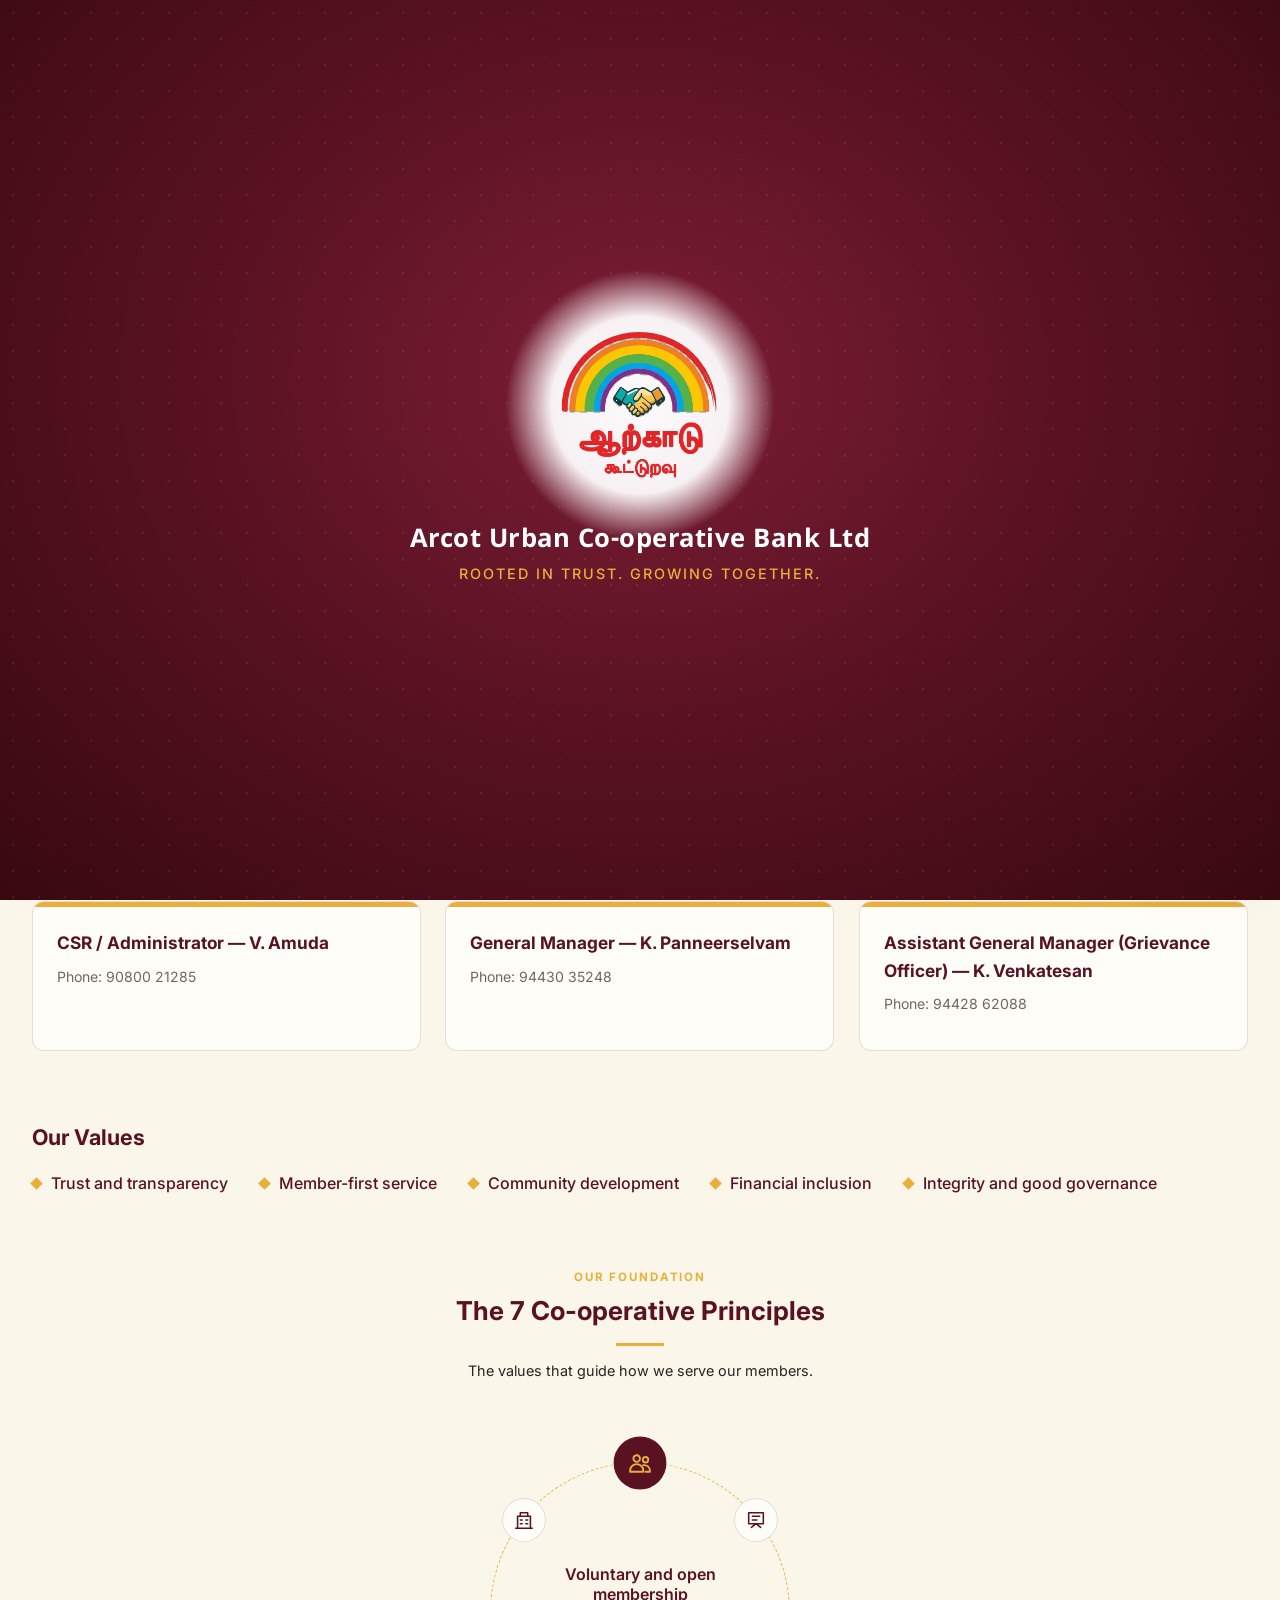
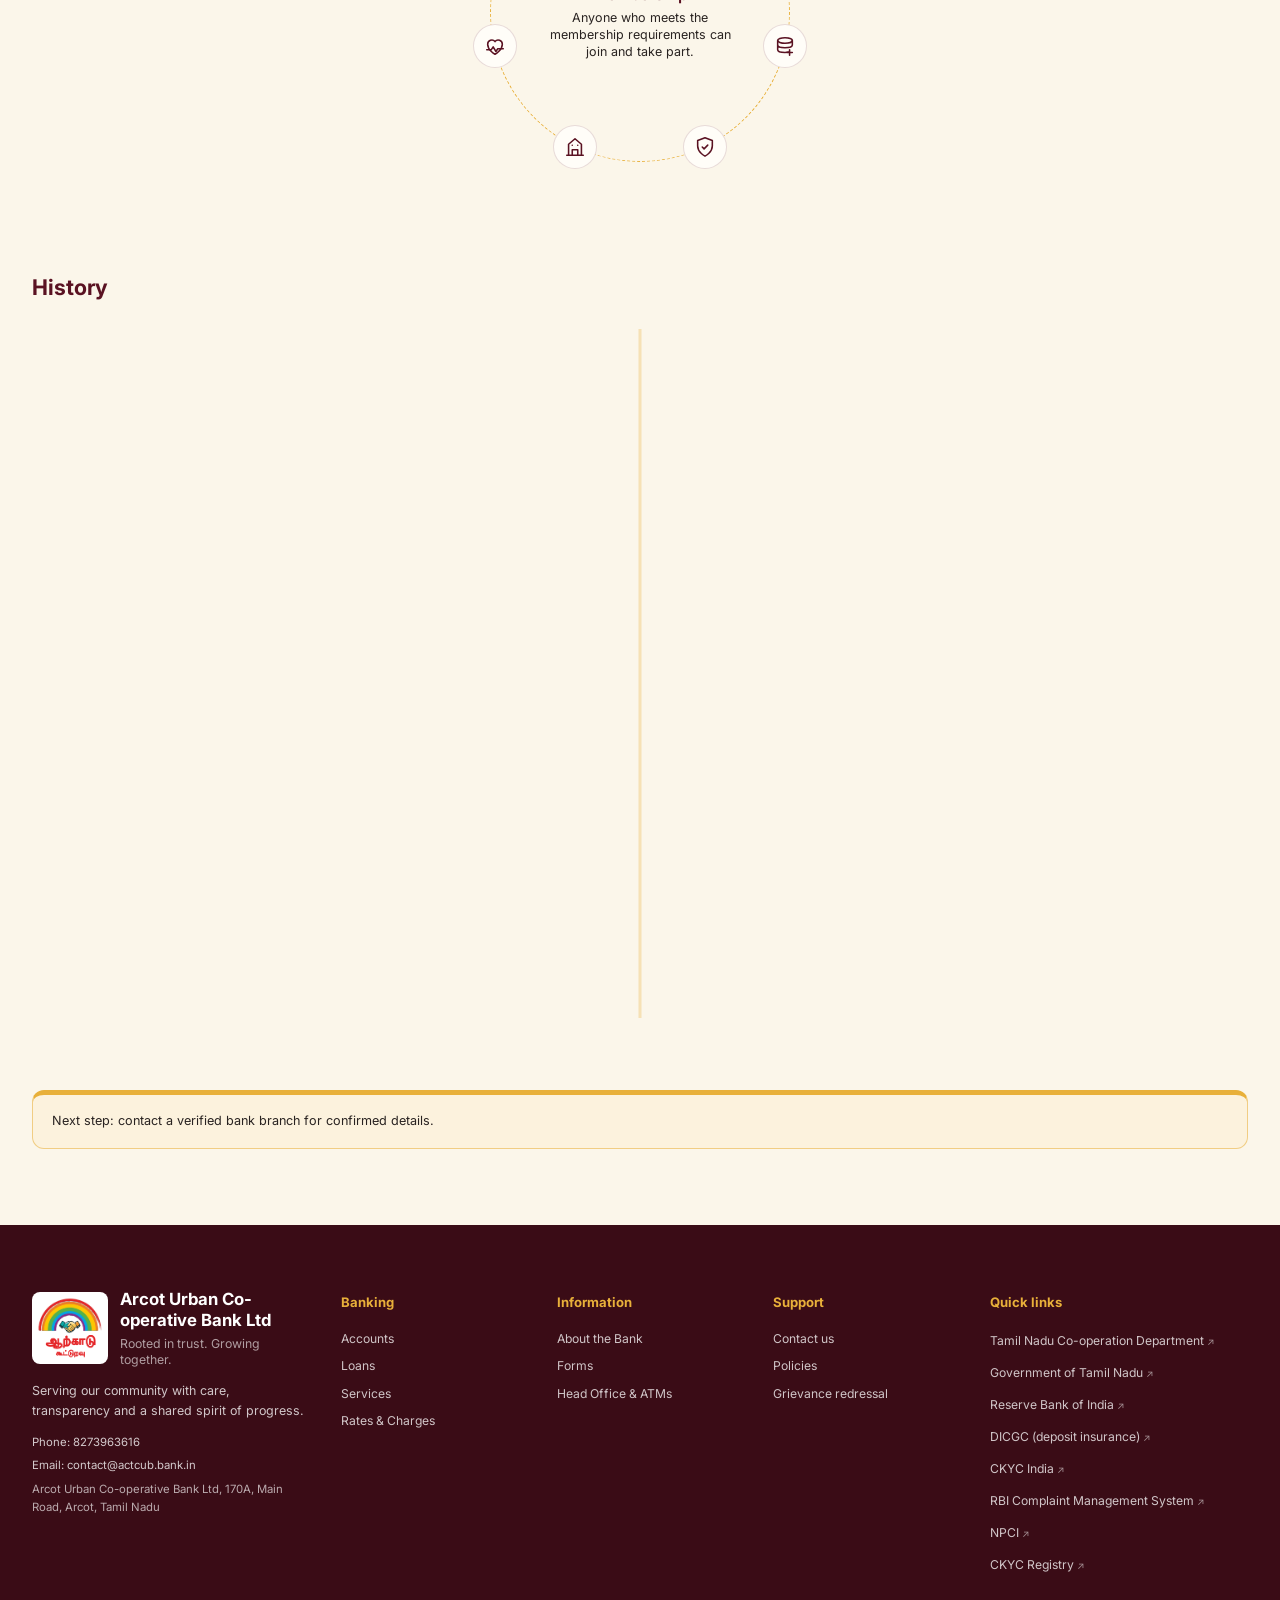
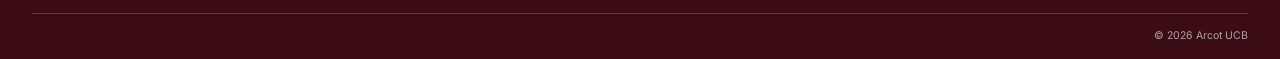
==== about.html @ 358e44d6 "Initial website upload" ====
﻿<!doctype html><html lang="en"><head><script src="js/intro.js"></script><meta charset="utf-8"><meta name="viewport" content="width=device-width,initial-scale=1"><meta name="theme-color" content="#5A1222"><title>About | Arcot UCB</title><link rel="preconnect" href="https://fonts.googleapis.com"><link rel="preconnect" href="https://fonts.gstatic.com" crossorigin><link href="https://fonts.googleapis.com/css2?family=Inter:wght@400;500;600;700&family=Noto+Sans+Tamil:wght@400;500;600;700&display=swap" rel="stylesheet"><link rel="stylesheet" href="css/styles.css"></head><body data-page="about"><a class="skip-link" href="#main">Skip to content</a><div class="scroll-progress"><span></span></div><div id="page-root"></div><button class="back-top" aria-label="Back to top">ðŸª”</button><script src="js/app.js" defer></script></body></html>
---- css/styles.css ----
/* Arcot UCB demonstration site — all theme colour comes from palette variables. */
:root{--navy:#5A1222;--deep:#350a15;--mid:#8c3544;--blue:#B4232C;--gold:#E8B03A;--kanchipuram-maroon:#7A1230;--bg:#FBF6EA;--tint:#f3eadb;--surface:#fffdf8;--ink:#292321;--muted:#706763;--line:#e8ded0;--white:#fff;--shadow:0 10px 34px rgba(46,24,19,.09);--radius:10px;--font-scale:1;color-scheme:light}
*{box-sizing:border-box}html{scroll-behavior:smooth;scroll-padding-top:84px;font-size:calc(16px * var(--font-scale))}body{margin:0;background:var(--bg);color:var(--ink);font-family:Inter,"Noto Sans Tamil",Arial,sans-serif;line-height:1.6}body.lang-ta{font-family:"Noto Sans Tamil",Inter,sans-serif}a{color:var(--blue);text-decoration:none}a:hover{text-decoration:underline}button,input{font:inherit}button{cursor:pointer}button:focus-visible,a:focus-visible,input:focus-visible{outline:3px solid var(--gold);outline-offset:3px}.container{width:min(1160px,calc(100% - 48px));margin-inline:auto}.sr-only{position:absolute;width:1px;height:1px;padding:0;margin:-1px;overflow:hidden;clip:rect(0,0,0,0);white-space:nowrap;border:0}.skip-link{position:fixed;z-index:999;top:-60px;left:12px;background:var(--surface);padding:10px 14px;border-radius:6px}.skip-link:focus{top:12px}.scroll-progress{position:fixed;z-index:110;top:0;left:0;width:100%;height:5px;background:transparent}.scroll-progress span{display:block;width:0;height:100%;background:var(--gold);clip-path:polygon(0 0,98% 0,100% 50%,98% 100%,0 100%)}
.utility{background:var(--deep);color:rgba(255,255,255,.9);font-size:.76rem}.utility a{color:inherit}.utility-inner,.utility-tools{display:flex;align-items:center;gap:12px}.utility-inner{justify-content:space-between;min-height:36px}.utility-tools button{background:none;color:white;border:0;padding:3px 5px}.utility-sep{opacity:.5}.brand-row{min-height:98px;display:flex;align-items:center;justify-content:space-between;gap:20px}.brand{display:flex;align-items:center;gap:12px;color:var(--navy)}.brand:hover{text-decoration:none}.brand-mark{width:50px;height:50px;border-radius:50%;border:1px solid var(--gold);display:grid;place-items:center;background:var(--surface);color:var(--navy);position:relative;font:700 1.5rem "Noto Sans Tamil",sans-serif;box-shadow:0 0 0 4px color-mix(in srgb,var(--gold) 17%,transparent)}.brand-mark i{font:normal 10px Inter;position:absolute;right:4px;top:3px;color:var(--gold);animation:lamp 2.2s ease-in-out infinite}.brand-copy{display:grid;line-height:1.3}.brand-copy strong{font-size:1.05rem;max-width:250px}.brand-copy small{color:var(--muted);font-size:.77rem;margin-top:4px}.brand-actions{display:flex;align-items:center;gap:10px}.search{display:flex;border:1px solid var(--line);border-radius:7px;background:var(--surface);overflow:hidden}.search input{width:150px;border:0;background:transparent;padding:9px 10px;font-size:.8rem;outline:none}.search button{border:0;background:transparent;padding:0 10px;color:var(--navy);font-size:1.25rem}.button{display:inline-flex;align-items:center;justify-content:center;border-radius:6px;background:var(--blue);color:white;padding:10px 16px;font-size:.8rem;font-weight:700;border:1px solid var(--blue);transition:transform .2s,background .2s}.button:hover{transform:translateY(-2px);text-decoration:none;background:var(--navy)}.button-outline{color:var(--navy);border-color:var(--navy);background:transparent}.button-outline:hover{color:white}.menu-toggle{display:none;border:0;background:transparent;color:var(--navy);font-size:1.5rem}
.main-nav{position:sticky;z-index:30;top:0;background:var(--navy);box-shadow:0 4px 12px rgba(0,0,0,.12)}.nav-inner{display:flex;align-items:center;min-height:49px}.nav-home{color:white;font-size:1.3rem;padding:6px 14px 6px 0;border-right:1px solid rgba(255,255,255,.2)}#navigation{display:flex;align-items:stretch;justify-content:space-between;flex:1}.nav-item{position:relative}.nav-link{height:49px;display:flex;align-items:center;padding:0 13px;color:rgba(255,255,255,.94);font-size:.79rem;font-weight:600}.nav-link:hover,.nav-item:focus-within>.nav-link{background:rgba(255,255,255,.1);text-decoration:none}.dropdown{display:none;position:absolute;top:100%;left:0;min-width:210px;padding:8px;background:var(--surface);border:1px solid var(--line);border-radius:0 0 8px 8px;box-shadow:var(--shadow)}.nav-item:hover .dropdown,.nav-item:focus-within .dropdown{display:grid}.dropdown a{padding:8px 10px;color:var(--ink);font-size:.8rem;border-radius:5px}.dropdown a:hover{background:var(--tint);text-decoration:none}.notice-ticker{background:var(--tint);color:var(--navy);font-size:.76rem}.ticker-inner{display:flex;align-items:center;gap:16px;min-height:39px}.ticker-inner>strong{color:var(--blue);letter-spacing:.08em;font-size:.67rem}.ticker-window{overflow:hidden;flex:1}.ticker-track{display:flex;justify-content:space-between;gap:30px;white-space:nowrap;animation:ticker 34s linear infinite}.ticker-track span{flex-shrink:0}.ticker-track:hover{animation-play-state:paused}
.hero{position:relative;overflow:hidden;min-height:420px;color:white;background:linear-gradient(116deg,var(--deep),var(--navy) 56%,var(--mid));isolation:isolate}.hero-content{position:relative;z-index:2;min-height:420px;display:grid;grid-template-columns:1.35fr .65fr;align-items:center;padding-block:55px 72px}.hero-copy{max-width:650px}.eyebrow{text-transform:uppercase;letter-spacing:.13em;font-size:.69rem;font-weight:700;color:var(--gold);margin:0 0 10px}.hero h1{font-size:clamp(2.4rem,5vw,4.1rem);line-height:1.12;letter-spacing:-.045em;margin:0 0 16px;color:#fff}.hero-copy>p:not(.eyebrow){max-width:545px;color:rgba(255,255,255,.83);font-size:1.03rem}.hero-actions{display:flex;gap:11px;margin-top:23px}.button-light{background:var(--gold);border-color:var(--gold);color:var(--deep)}.button-light:hover{background:white;border-color:white;color:var(--deep)}.button-glass{background:rgba(255,255,255,.09);border-color:rgba(255,255,255,.55);color:white}.button-glass:hover{background:rgba(255,255,255,.2)}.hero-side{justify-self:end;width:min(290px,100%)}.hero-card{background:rgba(255,255,255,.1);border:1px solid rgba(255,255,255,.26);backdrop-filter:blur(8px);padding:23px;border-radius:var(--radius);box-shadow:0 16px 45px rgba(0,0,0,.16);display:grid}.hero-card p{margin:4px 0;color:rgba(255,255,255,.83);font-size:.84rem}.hero-card strong{font-size:3rem;line-height:1.3;color:var(--gold)}.hero-card strong small{font-size:1.5rem}.hero-card>small{color:rgba(255,255,255,.7);font-size:.68rem}.hero-card>a{color:white;font-size:.78rem;margin-top:14px}.rate-icon{color:var(--gold);font-size:1.4rem}.hero-dots{display:flex;justify-content:center;gap:8px;margin-top:15px}.hero-dots button{width:8px;height:8px;border-radius:10px;border:1px solid white;padding:0;background:transparent}.hero-dots button.active{width:23px;background:var(--gold);border-color:var(--gold)}.hero-decor{position:absolute;inset:0;overflow:hidden;pointer-events:none;z-index:0}.kolam{position:absolute;width:390px;height:390px;right:9%;top:8%;opacity:.16;border:1px solid var(--gold);border-radius:50%;background:repeating-radial-gradient(circle,transparent 0 15px,var(--gold) 16px 17px,transparent 18px 30px);mask-image:radial-gradient(circle,black 40%,transparent 70%);animation:kolam-turn 90s linear infinite}.thoranam{position:absolute;left:0;right:0;top:0;height:48px;opacity:.72;border-bottom:1px solid var(--gold);background:radial-gradient(ellipse at top,var(--gold) 0 2px,transparent 3px) 0 0/32px 22px repeat-x,radial-gradient(ellipse at center,var(--gold) 0 2px,transparent 3px) 16px 6px/32px 24px repeat-x;transform-origin:top;animation:sway 6s ease-in-out infinite alternate}.gopuram{position:absolute;bottom:14px;left:50%;width:170px;height:105px;opacity:.15;transform:translateX(-50%);background:linear-gradient(to top,var(--gold) 0 23%,transparent 23%),repeating-linear-gradient(to top,transparent 0 13px,var(--gold) 14px 16px);clip-path:polygon(0 100%,8% 64%,20% 64%,27% 36%,39% 36%,47% 0,53% 0,61% 36%,73% 36%,80% 64%,92% 64%,100% 100%)}.petals{position:absolute;inset:0;background-image:radial-gradient(ellipse,var(--gold) 0 2px,transparent 3px),radial-gradient(ellipse,var(--gold) 0 2px,transparent 3px);background-size:190px 180px,270px 240px;background-position:20% -10%,75% -25%;opacity:.45;animation:petalfall 17s linear infinite}.kolam-border{position:absolute;z-index:3;bottom:0;height:20px;left:0;right:0;background:radial-gradient(circle at 10px 10px,transparent 6px,var(--gold) 6px 7px,transparent 8px) 0 0/28px 20px repeat-x,linear-gradient(var(--gold),var(--gold)) center/100% 1px no-repeat;opacity:.85}
.quick-services{position:relative;z-index:4;display:grid;grid-template-columns:repeat(8,1fr);background:var(--surface);border:1px solid var(--line);box-shadow:var(--shadow);border-radius:var(--radius);margin-top:-26px;padding:16px 8px}.quick-item{display:grid;justify-items:center;align-content:center;gap:7px;padding:7px 3px;color:var(--ink);text-align:center;font-size:.7rem;font-weight:600;line-height:1.3}.quick-item:hover{text-decoration:none;color:var(--blue)}.quick-icon{width:42px;height:42px;display:grid;place-items:center;background:var(--tint);color:var(--navy);border-radius:50%;font-size:1.25rem;transition:transform .2s}.quick-item:hover .quick-icon{transform:translateY(-3px);background:var(--gold)}.section{padding-block:75px}.section-heading{text-align:center;margin-bottom:27px}.section-heading .eyebrow{color:var(--blue)}h2{color:var(--navy);font-size:clamp(1.65rem,3vw,2.3rem);line-height:1.25;margin:0}.section-heading>p:not(.eyebrow){color:var(--muted);font-size:.83rem}.heading-kolam{display:block;width:73px;height:8px;margin:15px auto 0;background:radial-gradient(circle,var(--gold) 0 2px,transparent 2.5px) 0 0/14px 8px repeat-x}.goal-chips{display:flex;justify-content:center;flex-wrap:wrap;gap:11px}.goal-chips a{display:flex;gap:20px;align-items:center;background:var(--surface);border:1px solid var(--line);border-radius:50px;padding:13px 17px;color:var(--navy);font-size:.82rem;font-weight:600;transition:all .2s}.goal-chips a span{color:var(--blue)}.goal-chips a:hover{background:var(--navy);color:white;border-color:var(--navy);transform:translateY(-2px);text-decoration:none}.trust-band{background:var(--navy);color:white}.trust-grid{display:grid;grid-template-columns:repeat(4,1fr);padding-block:24px}.trust-item{display:flex;align-items:center;gap:13px;padding:5px 18px;border-right:1px solid rgba(255,255,255,.19)}.trust-item:last-child{border:0}.trust-icon{font-size:1.45rem;color:var(--gold)}.trust-item strong{display:block;font-size:.91rem}.trust-item small{display:block;color:rgba(255,255,255,.7);font-size:.68rem}.tabs,.calc-tabs{display:flex;justify-content:center;gap:6px;margin:0 auto 24px;border-bottom:1px solid var(--line);width:max-content;max-width:100%}.tabs button,.calc-tabs button{border:0;background:transparent;color:var(--muted);padding:11px 20px;font-weight:600;font-size:.81rem;border-bottom:2px solid transparent}.tabs button.active,.calc-tabs button.active{color:var(--navy);border-color:var(--gold)}.product-grid{display:grid;grid-template-columns:repeat(4,1fr);gap:15px;min-height:185px}.product-card{background:var(--surface);border:1px solid var(--line);border-radius:var(--radius);padding:19px;transition:transform .2s,box-shadow .2s}.product-card:hover{transform:translateY(-4px);box-shadow:var(--shadow)}.product-card .quick-icon{margin-bottom:14px}.product-card h3{font-size:.91rem;color:var(--navy);margin:0 0 6px}.product-card p{font-size:.76rem;color:var(--muted);margin:0 0 12px}.product-card a{font-size:.75rem;font-weight:700}.center-link{text-align:center;margin-top:22px;font-size:.83rem;font-weight:700}.calculator-section{background:var(--tint)}.calculator-shell{background:var(--surface);border:1px solid var(--line);border-radius:var(--radius);padding:24px;box-shadow:var(--shadow)}.calc-tabs{margin-bottom:24px}.calc-content{display:grid;grid-template-columns:1fr .85fr;gap:35px}.calc-controls{display:grid;gap:17px}.range-control label{display:flex;justify-content:space-between;font-size:.8rem;font-weight:600;color:var(--navy)}.range-control output{color:var(--blue)}input[type=range]{width:100%;accent-color:var(--blue);margin:8px 0}.range-limits{display:flex;justify-content:space-between;color:var(--muted);font-size:.67rem}.calc-result{background:var(--tint);border-radius:8px;padding:20px}.calc-result h3{margin:0 0 13px;font-size:.9rem;color:var(--navy)}.result-main{font-size:2.15rem;font-weight:700;color:var(--blue);line-height:1.3}.result-label{font-size:.7rem;color:var(--muted)}.result-rows{display:grid;gap:8px;margin-top:14px}.result-row{display:flex;justify-content:space-between;font-size:.75rem;border-top:1px solid var(--line);padding-top:7px}.calc-note{font-size:.68rem;color:var(--muted);margin:14px 0 0}.rates-notices{display:grid;grid-template-columns:1.25fr .75fr;gap:17px}.rates-card,.notices-card{background:var(--surface);border:1px solid var(--line);border-radius:var(--radius);padding:22px}.card-title{display:flex;align-items:center;justify-content:space-between}.card-title h3,.notices-card h3{font-size:1rem;color:var(--navy);margin:0 0 14px}.card-title a,.notices-card>a{font-size:.72rem;font-weight:700}.table-scroll{overflow-x:auto}table{width:100%;border-collapse:collapse;text-align:left;font-size:.76rem}th{color:var(--muted);font-size:.66rem;text-transform:uppercase;letter-spacing:.07em}td,th{padding:10px 8px;border-bottom:1px solid var(--line)}td:last-child{font-weight:700;color:var(--blue)}.fine-print{font-size:.67rem;color:var(--muted);margin:12px 0 0}.notice-row{display:grid;grid-template-columns:34px 1fr;gap:10px;padding:12px 0;border-bottom:1px solid var(--line)}.notice-icon{width:30px;height:30px;border-radius:50%;background:var(--tint);display:grid;place-items:center;color:var(--blue)}.notice-row strong{display:block;font-size:.77rem;color:var(--navy)}.notice-row small{font-size:.66rem;color:var(--muted)}.notices-card>a{display:inline-block;margin-top:12px}.branch-banner{background:linear-gradient(108deg,var(--deep),var(--navy) 70%,var(--mid));color:white}.branch-banner-inner{min-height:215px;display:flex;align-items:center;gap:22px;padding-block:36px}.branch-mark{width:62px;height:62px;display:grid;place-items:center;border:1px solid var(--gold);border-radius:50%;font-size:1.8rem;color:var(--gold);flex:none}.branch-banner h2{color:white}.branch-banner .eyebrow{margin-bottom:4px}.branch-banner p:not(.eyebrow){color:rgba(255,255,255,.7);margin:5px 0;font-size:.83rem}.branch-banner .button{margin-left:auto;flex:none}
.site-footer{position:relative;background:var(--deep);color:rgba(255,255,255,.77);padding-top:32px}.footer-grid{display:grid;grid-template-columns:1.6fr 1fr 1fr 1fr;gap:40px;padding-block:32px}.brand-inverse{color:white}.brand-inverse .brand-mark{background:rgba(255,255,255,.08);color:white}.brand-inverse .brand-copy small{color:rgba(255,255,255,.6)}.footer-brand>p{font-size:.78rem;max-width:280px}.footer-contact{display:grid;gap:5px;font-size:.71rem;color:rgba(255,255,255,.65)}.footer-grid h3{color:var(--gold);font-size:.82rem;margin:3px 0 12px}.footer-grid>div:not(:first-child){display:flex;flex-direction:column;align-items:flex-start}.footer-grid>div>a:not(.brand){color:rgba(255,255,255,.76);font-size:.76rem;margin:4px 0}.footer-grid a:hover{color:white}.footer-safety{font-size:.7rem;line-height:1.5;padding:10px;border:1px solid rgba(255,255,255,.22);border-radius:6px}.footer-bottom{border-top:1px solid rgba(255,255,255,.18);padding-block:14px;display:flex;justify-content:space-between;gap:25px;font-size:.66rem;color:rgba(255,255,255,.6)}.footer-bottom p{margin:0;max-width:780px}
.theme-widget{position:fixed;z-index:50;right:18px;bottom:18px}.theme-toggle{display:flex;align-items:center;gap:7px;border:0;border-radius:30px;padding:11px 15px;background:var(--navy);color:white;box-shadow:var(--shadow);font-size:.75rem;font-weight:600}.theme-panel{position:absolute;right:0;bottom:55px;width:270px;background:var(--surface);border:1px solid var(--line);border-radius:var(--radius);padding:16px;box-shadow:var(--shadow);color:var(--ink)}.theme-panel-head{display:flex;justify-content:space-between;align-items:center;margin-bottom:12px;font-size:.82rem}.theme-close{border:0;background:transparent;color:var(--muted);font-size:1.2rem}.palette-list{display:grid;grid-template-columns:repeat(4,1fr);gap:8px}.palette-swatch{width:100%;aspect-ratio:1;border:2px solid transparent;border-radius:8px;padding:0;overflow:hidden;background:var(--swatch);position:relative}.palette-swatch::after{content:"";position:absolute;width:100%;height:38%;bottom:0;left:0;background:var(--accent)}.palette-swatch[aria-pressed=true]{outline:2px solid var(--blue);outline-offset:2px}.dark-toggle{display:flex;align-items:center;gap:8px;font-size:.77rem;padding-top:15px;margin-top:13px;border-top:1px solid var(--line)}.back-top{position:fixed;z-index:40;left:18px;bottom:18px;width:43px;height:43px;border-radius:50%;border:1px solid var(--gold);background:var(--navy);color:white;box-shadow:var(--shadow);font-size:1.1rem;opacity:0;pointer-events:none;transform:translateY(8px);transition:.2s}.back-top.visible{opacity:1;pointer-events:auto;transform:none}

/* Shared inner page template */
.page-hero{background:linear-gradient(115deg,var(--deep),var(--navy),var(--mid));color:white;padding:62px 0 58px;position:relative;overflow:hidden}.page-hero h1{font-size:clamp(2rem,4vw,3rem);line-height:1.2;color:white;margin:0}.page-hero p:not(.eyebrow){color:rgba(255,255,255,.76);max-width:660px}.breadcrumbs{font-size:.72rem;color:rgba(255,255,255,.65);margin-bottom:16px}.breadcrumbs a{color:var(--gold)}.page-content{padding-block:46px 76px;min-height:350px}.content-intro{max-width:790px;margin-bottom:28px}.content-intro h2{margin-bottom:12px}.content-intro p{color:var(--muted);font-size:.9rem}.inner-grid{display:grid;grid-template-columns:repeat(3,1fr);gap:15px}.info-card{background:var(--surface);border:1px solid var(--line);border-radius:var(--radius);padding:20px;transition:transform .2s,box-shadow .2s}.info-card:hover{transform:translateY(-3px);box-shadow:var(--shadow)}.info-card .quick-icon{margin-bottom:12px}.info-card h3{margin:0 0 7px;color:var(--navy);font-size:.96rem}.info-card p{font-size:.79rem;color:var(--muted);margin:0 0 14px}.info-card a{font-size:.76rem;font-weight:700}.placeholder-box{background:var(--tint);border-left:3px solid var(--gold);padding:16px;border-radius:4px;font-size:.79rem;color:var(--ink);margin-block:20px}.detail-block{margin:28px 0}.detail-block h2{font-size:1.35rem;margin-bottom:11px}.detail-block p{color:var(--muted);font-size:.88rem}.data-table{width:100%;background:var(--surface);border:1px solid var(--line);border-radius:8px;overflow:hidden}.data-table td:last-child{font-weight:400;color:var(--ink)}.data-table .placeholder-value{font-weight:700;color:var(--blue)}.download-row{display:flex;justify-content:space-between;align-items:center;padding:13px 3px;border-bottom:1px solid var(--line);font-size:.82rem}.download-row a{font-weight:700}.contact-cards{display:grid;grid-template-columns:repeat(3,1fr);gap:15px}
@keyframes ticker{0%{transform:translateX(25%)}100%{transform:translateX(-35%)}}@keyframes kolam-turn{to{transform:rotate(360deg)}}@keyframes sway{from{transform:rotate(-1deg)}to{transform:rotate(1deg)}}@keyframes petalfall{to{background-position:32% 110%,69% 120%}}@keyframes lamp{0%,100%{opacity:.6;transform:scale(.85)}50%{opacity:1;transform:scale(1.15)}}
@media(prefers-reduced-motion:reduce){*,*::before,*::after{scroll-behavior:auto!important;animation-duration:.01ms!important;animation-iteration-count:1!important;transition-duration:.01ms!important}}
@media(max-width:900px){.container{width:min(100% - 36px,760px)}.brand-actions .search{display:none}.nav-link{padding-inline:8px;font-size:.72rem}.quick-services{grid-template-columns:repeat(4,1fr);row-gap:8px}.product-grid{grid-template-columns:repeat(2,1fr)}.trust-item{padding-inline:10px}.footer-grid{gap:24px}.hero-content{grid-template-columns:1.1fr .7fr}.hero h1{font-size:3.1rem}}
@media(max-width:640px){html{scroll-padding-top:60px}.container{width:calc(100% - 32px)}.utility-inner{min-height:38px}.utility-inner>div:first-child{display:grid;gap:0;font-size:.68rem}.utility-sep{display:none}.utility-tools{gap:5px}.brand-row{min-height:76px}.brand-mark{width:42px;height:42px}.brand-copy strong{font-size:.81rem;max-width:195px}.brand-copy small{font-size:.66rem}.brand-actions{display:none}.menu-toggle{display:block}.main-nav{display:none}.main-nav.open{display:block}.nav-inner{display:block;padding-block:5px 12px}.nav-home{display:none}#navigation{display:grid;grid-template-columns:1fr 1fr}.nav-item{border-bottom:1px solid rgba(255,255,255,.1)}.nav-link{height:auto;min-height:42px;padding:9px;font-size:.77rem}.dropdown{position:static;box-shadow:none;border:0;border-radius:0;background:rgba(255,255,255,.08);padding:2px 8px 8px}.dropdown a{color:white;font-size:.72rem;padding:6px}.ticker-inner{gap:8px}.ticker-inner>strong{font-size:.6rem}.ticker-track{animation-duration:25s}.hero{min-height:560px}.hero-content{min-height:560px;display:flex;flex-direction:column;align-items:flex-start;justify-content:center;padding-block:48px 66px}.hero h1{font-size:2.65rem}.hero-copy>p:not(.eyebrow){font-size:.9rem}.hero-side{width:100%;display:flex;align-items:center;gap:12px;margin-top:25px}.hero-card{width:100%;padding:14px 17px;grid-template-columns:30px 1fr auto;align-items:center;gap:0 9px}.hero-card .rate-icon{grid-row:1/4}.hero-card p{font-size:.73rem;margin:0}.hero-card strong{grid-column:3;grid-row:1/3;font-size:2rem}.hero-card strong small{font-size:1rem}.hero-card>small{grid-column:2;grid-row:2;font-size:.59rem}.hero-card>a{grid-column:2;grid-row:3;margin-top:4px;font-size:.68rem}.hero-dots{flex-direction:column;margin:0}.kolam{width:280px;height:280px;right:-100px;top:25%}.quick-services{width:calc(100% - 24px);grid-template-columns:repeat(4,1fr);padding:12px 4px;margin-top:-22px}.quick-item{font-size:.64rem}.quick-icon{width:37px;height:37px}.section{padding-block:52px}.goal-chips{display:grid;grid-template-columns:1fr 1fr}.goal-chips a{font-size:.7rem;padding:11px 12px;gap:7px;justify-content:space-between}.trust-grid{grid-template-columns:1fr 1fr;padding-block:12px}.trust-item{padding:12px 7px;border-right:0;border-bottom:1px solid rgba(255,255,255,.15)}.trust-item:nth-child(odd){border-right:1px solid rgba(255,255,255,.15)}.trust-item:nth-last-child(-n+2){border-bottom:0}.trust-icon{font-size:1.15rem}.trust-item strong{font-size:.77rem}.trust-item small{font-size:.62rem}.tabs{width:100%;justify-content:space-around}.tabs button{padding:10px 12px;font-size:.76rem}.product-grid{gap:10px}.product-card{padding:15px}.product-card p{font-size:.71rem}.calculator-shell{padding:15px}.calc-tabs{width:100%;overflow-x:auto;justify-content:flex-start}.calc-tabs button{white-space:nowrap;padding:10px 12px;font-size:.72rem}.calc-content{grid-template-columns:1fr;gap:20px}.result-main{font-size:1.9rem}.rates-notices{grid-template-columns:1fr}.branch-banner-inner{min-height:0;flex-wrap:wrap;padding-block:28px}.branch-mark{width:47px;height:47px}.branch-banner-inner>div:nth-child(2){flex:1;min-width:190px}.branch-banner h2{font-size:1.45rem}.branch-banner .button{margin:0 0 0 69px}.footer-grid{grid-template-columns:1fr 1fr;gap:25px 16px;padding-block:25px}.footer-brand{grid-column:1/-1}.footer-brand>p{max-width:400px}.footer-bottom{display:grid;gap:8px}.theme-widget{right:10px;bottom:10px}.theme-toggle{padding:10px 12px;font-size:.69rem}.back-top{left:10px;bottom:10px;width:39px;height:39px}.page-hero{padding:43px 0}.page-content{padding-block:34px 55px}.inner-grid,.contact-cards{grid-template-columns:1fr 1fr}.page-hero p:not(.eyebrow){font-size:.84rem}}
@media(max-width:380px){.utility-inner>div:first-child{font-size:.61rem}.utility-tools{font-size:.68rem}.brand-copy strong{max-width:160px;font-size:.75rem}.hero h1{font-size:2.3rem}.inner-grid,.contact-cards{grid-template-columns:1fr}.goal-chips a{font-size:.64rem}}
/* Dark theme overrides every palette while retaining its identity accent. */
html[data-theme=dark]{color-scheme:dark;--bg:#171519;--tint:#242126;--surface:#211f24;--ink:#f1ece8;--muted:#b9b0ae;--line:#39343a;--shadow:0 10px 34px rgba(0,0,0,.25)}html[data-theme=dark] .brand-mark{background:var(--surface)}html[data-theme=dark] .product-card,html[data-theme=dark] .rates-card,html[data-theme=dark] .notices-card,html[data-theme=dark] .quick-services,html[data-theme=dark] .calculator-shell,html[data-theme=dark] .info-card{background:var(--surface)}html[data-theme=dark] .dropdown a{color:var(--ink)}html[data-theme=dark] .dropdown a:hover{background:var(--tint)}html[data-theme=dark] .brand{color:var(--ink)}html[data-theme=dark] .page-hero+.page-content{background:var(--bg)}
/* Cards reveal gently as they enter view. */
.reveal{opacity:0;transform:translateY(12px);transition:opacity .45s ease,transform .45s ease}.reveal.in-view{opacity:1;transform:none}


















/* Home-page readability and compact accessible navigation controls. */
html{color-scheme:light;font-size:100%}
html[data-theme=dark]{color-scheme:dark}
body{color:#172033}
header.brand-row{width:min(1560px,calc(100% - 2*clamp(16px,3vw,32px)));max-width:1560px;margin-inline:auto;padding-inline:0;background:#FFFFFF}
header.brand-row .brand-mark,html[data-theme=dark] header.brand-row .brand-mark{background:#FFFFFF;color:var(--navy)}
.brand,.brand-copy strong{color:var(--navy)}.brand-copy strong{font-weight:700}.brand-copy small{color:#667085}
.search{background:#FFFFFF;border:1px solid #D0D5DD}.search input{color:#172033}.search input::placeholder{color:#667085;opacity:1}.search button{color:var(--navy)}
.notice-ticker{background:#FCEBD2;color:#3C0B17}.ticker-inner>strong{color:var(--blue);font-weight:700}
.quick-services{background:#FFFFFF;border:1px solid #E4E8EE;box-shadow:0 8px 26px rgba(23,32,51,.1)}.quick-icon{background:#FCEBD2;color:var(--navy)}.quick-item{font-size:.875rem;font-weight:600;color:#172033}
.quick-item:hover{color:var(--navy)}.product-card a,.info-card a,.center-link a,.text-link{color:var(--navy)}
.section-heading h2,.section h2,.rates-notices h3,.product-card h3,.info-card h3{color:var(--navy)}.section-heading>p:not(.eyebrow),.product-card p,.info-card p,.fine-print{color:#667085}
.product-card,.info-card,.rates-card,.notices-card,.calculator-shell,.calc-result{background:#FFFFFF;border:1px solid #E4E8EE;color:#172033}.calc-result{background:#FFFFFF}.range-control label,.result-row,.result-label{color:#172033}.range-control output,.result-main,.product-card a,.info-card a,.card-title a,.notices-card>a{color:var(--navy)}.range-limits,.calc-note{color:#667085}.tabs button.active,.calc-tabs button.active{color:var(--navy);border-color:#E8B03A}
.button-outline{color:var(--navy);border-color:var(--navy);background:#FFFFFF}.hero .button-glass{color:#FFFFFF;border-color:#FFFFFF;background:transparent}.hero .button-glass:hover{color:#172033;background:#FFFFFF}.hero .button-light{color:#172033}
.hero,.branch-banner{background:linear-gradient(116deg,var(--deep),var(--navy) 56%,var(--mid))}
.main-nav{background:var(--navy)}.nav-inner{gap:8px}.nav-home{flex:none;color:#FFFFFF}#navigation{flex:1;min-width:0;display:flex;align-items:stretch;justify-content:space-between;overflow:visible}.nav-item{flex:none}.nav-item[hidden]{display:none!important}.nav-link{white-space:nowrap;font-size:14px;padding:0 12px}.dropdown{z-index:5}.nav-controls{display:flex;flex:none;align-items:center;gap:7px;margin-left:auto;color:#FFFFFF}.language-control,.font-control{height:32px;display:flex;align-items:stretch;border:1px solid rgba(255,255,255,.35);border-radius:8px;overflow:hidden}.language-control button,.font-control button{min-width:32px;height:30px;padding:0 8px;border:0;border-right:1px solid rgba(255,255,255,.25);background:transparent;color:#FFFFFF;font-size:13px;font-weight:700;white-space:nowrap}.language-control button:last-child,.font-control button:last-child{border-right:0}.language-control button[aria-pressed=true]{background:#E8B03A;color:#172033}.font-control button[aria-pressed=true]{background:rgba(255,255,255,.16)}.font-control button:disabled{opacity:.48}.language-control button:focus-visible,.font-control button:focus-visible{outline:2px solid #E8B03A;outline-offset:-3px}
.more-item{position:relative}.more-button{border:0;background:transparent;color:#FFFFFF}.more-item.open .dropdown,.more-item:focus-within .dropdown{display:grid}
.utility-inner{justify-content:flex-start}.utility{color:#FFFFFF}.utility a{color:#FFFFFF}
html[data-theme=dark] .brand-row,html[data-theme=dark] .search,html[data-theme=dark] .quick-services,html[data-theme=dark] .product-card,html[data-theme=dark] .info-card,html[data-theme=dark] .rates-card,html[data-theme=dark] .notices-card,html[data-theme=dark] .calculator-shell,html[data-theme=dark] .calc-result{background:#FFFFFF;color:#172033}
html[data-theme=dark] .brand-copy small,html[data-theme=dark] .section-heading>p:not(.eyebrow),html[data-theme=dark] .product-card p,html[data-theme=dark] .info-card p,html[data-theme=dark] .fine-print,html[data-theme=dark] .calc-note{color:#667085}
@media(max-width:1200px) and (min-width:641px){.container{width:calc(100% - 36px)}.nav-inner{gap:4px}.nav-link{padding-inline:8px}.nav-controls{gap:4px}.language-control button,.font-control button{padding-inline:6px}}
@media(max-width:640px){header.brand-row{width:100%;padding-inline:16px}.main-nav.open .nav-inner{display:flex;flex-direction:column;align-items:stretch;gap:8px}.main-nav.open .nav-controls{order:-1;align-self:flex-end;margin:4px 0 6px}.main-nav.open #navigation{width:100%;display:grid;grid-template-columns:1fr 1fr;overflow:visible}.nav-link{font-size:14px;padding:9px 10px;white-space:nowrap}.more-item{display:none!important}.nav-controls{gap:6px}.language-control button,.font-control button{min-width:32px}}
/* Keep nav and text-size controls aligned with the scalable root type. */
.nav-link{font-size:.875rem;padding:14px 12px}.language-control button,.font-control button{font-size:.8125rem}.section-heading .eyebrow{color:var(--navy)}
@media(max-width:1200px) and (min-width:641px){.nav-link{padding-inline:8px}}
@media(max-width:640px){.nav-link{padding:9px 10px}}
.brand-inverse .brand-copy strong{color:#FFFFFF}
.sample-data-badge{display:inline-flex;align-items:center;border:1px solid currentColor;border-radius:99px;padding:4px 10px;margin-top:10px;background:#FFF7E8;color:var(--navy);font-size:.75rem;font-weight:700}
.data-section{padding:18px 0}.data-section>h2,.detail-block>h2{margin:0 0 14px;color:var(--navy);font-size:1.35rem}.value-chips{display:flex;flex-wrap:wrap;gap:10px}.value-chip{display:inline-flex;align-items:center;gap:8px;border:1px solid var(--line);border-radius:999px;background:var(--surface);padding:9px 13px;color:var(--ink);font-weight:600}.value-chip b{color:var(--navy)}
.principles-list{counter-reset:principle;list-style:none;padding:0;display:grid;gap:10px}.principles-list li{counter-increment:principle;display:grid;grid-template-columns:38px 1fr;align-items:start;gap:12px;background:var(--surface);border:1px solid var(--line);border-radius:8px;padding:13px}.principles-list li::before{content:counter(principle);display:grid;place-items:center;width:32px;height:32px;border-radius:50%;background:var(--tint);color:var(--navy);font-weight:700}.principles-list p{grid-column:2;margin:0;color:var(--muted)}
.history-timeline{position:relative;list-style:none;margin:0;padding:4px 0 4px 25px;border-left:2px solid var(--gold)}.history-timeline li{position:relative;padding:0 0 22px 15px}.history-timeline li:last-child{padding-bottom:0}.history-timeline li::before{display:block!important;content:""!important;position:absolute;left:-32px;top:4px;width:12px;height:12px;border:3px solid var(--gold);border-radius:50%;background:var(--surface)}.timeline-date{display:block;color:var(--blue);font-weight:700;font-size:.8rem}.history-timeline strong{color:var(--navy)}.history-timeline p{margin:4px 0;color:var(--muted)}
.calculator-layout{display:grid;grid-template-columns:minmax(0,1.5fr) minmax(250px,.75fr);align-items:start;gap:18px}.calculator-guide{padding:20px}.calculator-guide h2{font-size:1.1rem;margin:0 0 12px}.calculator-guide li{margin:8px 0;color:var(--ink)}
.download-tabs{display:flex;flex-wrap:wrap;gap:7px;margin-bottom:18px}.download-tab{border:1px solid var(--line);border-radius:7px;background:var(--surface);padding:9px 14px;color:var(--navy);font-weight:600}.download-tab.active{background:var(--navy);color:white}.download-button{min-width:130px}.download-button:disabled{background:#667085;border-color:#667085;color:white;opacity:1;cursor:not-allowed}.download-list [hidden]{display:none!important}
.contact-cards .info-card h3{color:var(--navy)}.grievance-stepper{list-style:none;padding:0;display:grid;gap:14px;counter-reset:steps}.grievance-stepper li{display:grid;grid-template-columns:40px 1fr;gap:12px;align-items:start}.grievance-stepper li>b{width:36px;height:36px;border-radius:50%;display:grid;place-items:center;background:var(--navy);color:white}.grievance-stepper p{margin:3px 0;color:var(--muted)}.demo-contact-form{display:grid;grid-template-columns:1fr 1fr;gap:13px}.demo-contact-form label{display:grid;gap:5px;color:var(--ink);font-weight:600}.demo-contact-form input,.demo-contact-form textarea{width:100%;border:1px solid var(--line);border-radius:6px;background:var(--surface);color:var(--ink);padding:10px}.demo-contact-form textarea{min-height:100px;resize:vertical}.demo-contact-form .button{justify-self:start}.safety-note{border-left-color:var(--blue);background:#FFF7E8}
@media(max-width:760px){.calculator-layout{grid-template-columns:1fr}.demo-contact-form{grid-template-columns:1fr}.calculator-guide{order:2}}
.value-chip:not(:has(b))::before{content:"◈";color:var(--navy);font-weight:700}
.why-choose-strip{margin-block:18px 34px;padding:22px;background:#FFFFFF;border:1px solid #E4E8EE;border-radius:12px;box-shadow:0 5px 18px rgba(23,32,51,.07);color:#172033}.why-choose-strip h2{margin:0 0 16px;color:var(--navy);font-size:1.2rem}.why-stats{display:grid;grid-template-columns:repeat(auto-fit,minmax(140px,1fr));gap:12px}.why-stat{display:grid;gap:4px;padding:13px;border-left:3px solid #E8B03A;background:#FFF9EF;border-radius:6px}.why-stat strong{color:var(--navy);font-size:1.35rem}.why-stat span{color:#172033;font-size:.9rem;font-weight:600}
.container{width:100%;max-width:1600px;margin-inline:auto;padding-inline:clamp(16px,3vw,48px)}
.brand-row{position:relative;isolation:isolate;gap:clamp(10px,1.2vw,20px);min-height:98px}.brand-row::before{content:"";position:absolute;z-index:-1;inset:0;background:#FFFFFF;box-shadow:0 0 0 100vmax #FFFFFF;clip-path:inset(0 -100vmax)}.brand{flex:none}.brand-actions{flex:1;justify-content:flex-end;gap:8px;min-width:0}.nav-controls{gap:8px;margin-left:0;color:var(--navy)}.language-control,.font-control{height:42px;border:1px solid var(--navy);border-radius:7px;background:#FFFFFF}.language-control button,.font-control button{height:40px;min-width:37px;padding:0 9px;border-right:1px solid rgba(90,18,34,.25);color:var(--navy);background:#FFFFFF;font-size:.8125rem}.language-control button[aria-pressed=true]{background:var(--navy);color:#FFFFFF}.font-control button[aria-pressed=true]{background:#FCEBD2;color:var(--navy)}.language-control button:hover,.font-control button:hover{background:#FCEBD2;color:var(--navy)}.language-control button.active:hover{background:var(--navy);color:#FFFFFF}.language-control button:focus-visible,.font-control button:focus-visible{outline:3px solid #E8B03A;outline-offset:1px}.button,.button-outline{min-height:40px;white-space:nowrap}.page-hero{height:auto;min-height:0;padding-block:clamp(28px,4vw,52px);padding-inline:0}.page-hero p:not(.eyebrow),p{max-width:75ch}.inner-grid,.contact-cards,.product-grid{grid-template-columns:repeat(auto-fit,minmax(min(280px,100%),1fr))}.utility-inner{justify-content:flex-start}.footer-contact a{color:rgba(255,255,255,.78)}
@media(max-width:1200px) and (min-width:768px){.brand-actions .search{display:none}.brand-actions{gap:6px}.brand-row{gap:12px}}
@media(max-width:960px) and (min-width:768px){.brand-copy strong{max-width:220px}.brand-actions .button{padding-inline:10px;font-size:.73rem}.language-control button,.font-control button{min-width:31px;padding-inline:6px}.nav-controls{gap:5px}}
@media(max-width:767px){.brand-row{width:100%;min-height:76px;justify-content:space-between;padding-block:8px}.brand{flex:1;min-width:0}.brand-copy{min-width:0;max-width:calc(100% - 54px)}.brand-copy strong,.brand-copy small{max-width:100%;overflow-wrap:anywhere}.brand-actions{display:none}.menu-toggle{display:block;flex:none}.main-nav{display:none}.main-nav.open{display:block}.main-nav.open .nav-inner{display:flex;flex-direction:column;align-items:stretch;gap:8px;padding-block:9px 14px}.main-nav.open .nav-home{display:none}.main-nav.open .nav-controls{order:0;align-self:flex-end;margin:0 0 6px}.main-nav.open #navigation{width:100%;display:grid;grid-template-columns:repeat(2,minmax(0,1fr));overflow:visible}.main-nav.open .nav-link{font-size:.875rem;padding:9px 10px}.main-nav.open .dropdown{position:static}.nav-controls{margin:0}.hero-actions{flex-wrap:wrap}.hero-actions .button{max-width:100%;white-space:normal;text-align:center}.quick-services{grid-template-columns:repeat(4,minmax(0,1fr))}.quick-item{min-width:0;overflow-wrap:anywhere}.inner-grid,.contact-cards,.product-grid{grid-template-columns:repeat(auto-fit,minmax(min(280px,100%),1fr))}}
.container{width:min(1450px,calc(100% - clamp(16px,3vw,32px) - clamp(16px,3vw,32px)));max-width:1450px;margin-inline:auto;padding-inline:0}
.page-hero{padding-top:88px;padding-bottom:96px}
.inner-grid,.contact-cards,.product-grid{gap:24px}
.section{padding-block:24px}
@media(max-width:767px){.container{width:calc(100% - clamp(16px,3vw,32px) - clamp(16px,3vw,32px))}.page-hero{padding-block:clamp(32px,8vw,56px)}.brand-row{padding-inline:0}}
.brand-row{display:grid;grid-template-columns:1fr auto 1fr;align-items:center;column-gap:12px}.brand-row>.brand{grid-column:1;justify-self:start}.brand-row>.search{grid-column:2;justify-self:center;width:clamp(300px,24vw,360px);min-width:0}.brand-row>.search input{width:auto;min-width:0;flex:1}.brand-row>.brand-actions{grid-column:3;justify-self:end;width:max-content;max-width:100%;flex:none;gap:10px}.brand-row>.menu-toggle{grid-column:3;justify-self:end}
@media(min-width:768px) and (max-width:1200px){.brand-row{grid-template-columns:minmax(0,1fr) auto;row-gap:10px;padding-block:10px}.brand-row>.brand{grid-column:1;grid-row:1}.brand-row>.brand-actions{grid-column:2;grid-row:1}.brand-row>.search{grid-column:1/-1;grid-row:2;width:min(360px,100%)}}
@media(min-width:768px) and (max-width:900px){.brand-row{grid-template-columns:1fr}.brand-row>.brand{grid-column:1;grid-row:1}.brand-row>.brand-actions{grid-column:1;grid-row:2;justify-self:center}.brand-row>.search{grid-column:1;grid-row:3}}
@media(max-width:767px){.brand-row{grid-template-columns:minmax(0,1fr) auto;row-gap:10px;padding-block:8px}.brand-row>.brand{grid-column:1;grid-row:1}.brand-row>.menu-toggle{grid-column:2;grid-row:1}.brand-row>.search{grid-column:1/-1;grid-row:2;width:min(360px,100%);justify-self:center}.brand-row>.brand-actions{display:none}}
/* Keep rate values aligned in both shared rates tables. */
.rates-card td:last-child,.shared-rates-table td:last-child{text-align:right}

/* Shared header and container alignment */
.container{width:min(1560px,calc(100% - 2*clamp(16px,3vw,32px)));max-width:1560px;margin-inline:auto;padding-inline:0}
.brand-row{grid-template-columns:minmax(0,1fr) 320px minmax(0,1fr);column-gap:40px}
.brand-row>.brand{grid-column:1;justify-self:start;width:360px;min-width:360px;flex:none}
.brand-row>.brand .brand-copy{min-width:0}
.brand-row>.brand .brand-copy strong{display:block;max-width:298px;white-space:normal;overflow-wrap:normal}
.brand-row>.search{grid-column:2;justify-self:center;width:320px;min-width:0}
.brand-row>.search input{width:auto;min-width:0;flex:1}
.brand-row>.brand-actions{grid-column:3;justify-self:end;width:max-content;max-width:100%;flex:none;gap:10px}
.brand-row>.menu-toggle{display:none}
.main-nav .nav-controls{margin-left:12px;flex:none;color:#FFFFFF}
.main-nav .language-control,.main-nav .font-control{height:32px;border:1px solid rgba(255,255,255,.35);border-radius:6px;background:transparent}
.main-nav .language-control button,.main-nav .font-control button{height:30px;color:#FFFFFF;background:transparent;border-right:1px solid rgba(255,255,255,.25)}
.main-nav .language-control button[aria-pressed=true]{background:#E8B03A;color:#172033}
.main-nav .font-control button[aria-pressed=true]{background:rgba(255,255,255,.16);color:#FFFFFF}
.main-nav .language-control button:hover,.main-nav .font-control button:hover{background:rgba(255,255,255,.16);color:#FFFFFF}
.main-nav .language-control button[aria-pressed=true]:hover{background:#E8B03A;color:#172033}
.more-item.open>.dropdown{display:grid}
@media(min-width:768px) and (max-width:1200px){.brand-row{grid-template-columns:minmax(360px,1fr) auto;row-gap:12px;padding-block:12px}.brand-row>.brand{grid-column:1;grid-row:1}.brand-row>.brand-actions{grid-column:2;grid-row:1}.brand-row>.search{grid-column:1/-1;grid-row:2;width:320px}.nav-inner{gap:4px}.nav-link{padding-inline:8px}}
@media(max-width:767px){.brand-row{grid-template-columns:minmax(0,1fr) auto;row-gap:10px;padding-block:9px}.brand-row>.brand{grid-column:1;grid-row:1;width:min(360px,calc(100% - 54px));min-width:0}.brand-row>.brand .brand-copy strong{max-width:100%}.brand-row>.menu-toggle{grid-column:2;grid-row:1;display:block}.brand-row>.brand-actions{grid-column:1/-1;grid-row:2;display:flex;justify-self:center;justify-content:center;flex-wrap:wrap;width:100%}.brand-row>.search{grid-column:1/-1;grid-row:3;width:min(360px,100%);justify-self:center}.main-nav.open .more-item{display:block!important}.main-nav.open .nav-controls{order:-1;align-self:flex-end;margin:0 0 6px}.main-nav.open .more-item>.dropdown{position:static}}


/* Keep the shared header on the same responsive container as the page sections. */
header.brand-row{width:min(1560px,calc(100% - 2*clamp(16px,3vw,32px)));max-width:1560px;margin-inline:auto;padding-inline:0}
.brand,.brand-copy strong,.brand-mark,.search button,.info-card h3,.product-card h3,.section-heading h2,.rates-notices h3,.range-control label,.calc-result h3{color:var(--navy)}
.brand-copy small,.section-heading>p:not(.eyebrow),.product-card p,.info-card p,.fine-print,.range-limits,.calc-note{color:var(--muted)}
.search,.quick-services,.product-card,.info-card,.rates-card,.notices-card,.calculator-shell,.calc-result{background:var(--surface);border-color:var(--line);color:var(--ink)}
.search{border-style:solid}.search input{color:var(--ink)}.search input::placeholder{color:var(--muted)}
.notice-ticker{background:var(--tint);color:var(--navy)}.ticker-inner>strong{color:var(--blue)}
.quick-icon{background:var(--tint);color:var(--navy)}.quick-item{color:var(--ink)}
.button-outline{color:var(--navy);border-color:var(--navy);background:transparent}
html[data-theme=dark] .brand-row,html[data-theme=dark] .search,html[data-theme=dark] .quick-services,html[data-theme=dark] .product-card,html[data-theme=dark] .info-card,html[data-theme=dark] .rates-card,html[data-theme=dark] .notices-card,html[data-theme=dark] .calculator-shell,html[data-theme=dark] .calc-result{background:var(--surface);color:var(--ink);border-color:var(--line)}
html[data-theme=dark] .brand-copy small,html[data-theme=dark] .section-heading>p:not(.eyebrow),html[data-theme=dark] .product-card p,html[data-theme=dark] .info-card p,html[data-theme=dark] .fine-print,html[data-theme=dark] .calc-note{color:var(--muted)}

/* Palette variables remain in charge of the header and all repeated accents. */
.main-nav{background:var(--navy)}
header.brand-row .brand-mark,html[data-theme=dark] header.brand-row .brand-mark{background:#fff;color:var(--navy)}
.product-card a,.info-card a,.center-link a,.text-link,.card-title a,.notices-card>a{color:var(--navy)}
.section-heading .eyebrow{color:var(--blue)}
.tabs button.active,.calc-tabs button.active{color:var(--navy);border-color:var(--gold)}

a{color:var(--link-ink,var(--blue))}.button:not(.button-light):not(.button-glass){color:var(--button-ink,#fff)}



/* Homepage recovery: light-by-default header with readable controls and ticker. */
html{color-scheme:light}
header.brand-row{width:min(1400px,calc(100% - 48px));max-width:1400px}
.brand-row{grid-template-columns:minmax(360px,1fr) 320px minmax(0,1fr);column-gap:40px}
.brand-row>.brand{width:360px;min-width:360px}
.brand-row>.search{width:320px;min-height:50px;background:#fff;border:1px solid #D0D5DD;color:#172033}
.brand-row>.search input{background:#fff;color:#172033}
.brand-row>.search input::placeholder{color:#667085;opacity:1}
.brand-row>.search button{color:var(--navy);font-size:1.25rem}
.brand-actions{display:flex;align-items:center;justify-content:flex-end;gap:10px;flex:none;min-width:0}
.header-controls{display:flex;align-items:center;gap:8px;flex:none}
.brand-actions>.button.button-outline:not(.button-light):not(.button-glass){color:var(--navy);border-color:var(--navy);background:#fff}
.brand-actions>.button-outline:hover{color:#fff;background:var(--navy)}
.nav-inner{gap:8px}
#navigation{min-width:0;overflow:visible}
.nav-link{white-space:nowrap;font-size:14px;padding-inline:12px}
.nav-item[hidden],.more-item[hidden]{display:none!important}
.ticker-track{animation:none;transform:none;justify-content:space-between;gap:30px}
@media(min-width:768px) and (max-width:1500px){header.brand-row{width:calc(100% - 36px)}.brand-row{grid-template-columns:minmax(360px,1fr) auto}.brand-row>.brand{grid-column:1;grid-row:1}.brand-row>.brand-actions{grid-column:2;grid-row:1}.brand-row>.search{grid-column:1/-1;grid-row:2;width:320px}.nav-link{padding-inline:8px}}
@media(max-width:767px){header.brand-row{width:100%;padding-inline:16px}.brand-row{grid-template-columns:minmax(0,1fr) auto;row-gap:10px}.brand-row>.brand{grid-column:1;grid-row:1;width:auto;min-width:0}.brand-row>.brand-actions{grid-column:1/-1;grid-row:2;display:flex;flex-wrap:wrap;justify-self:center;justify-content:center;width:100%}.brand-row>.search{grid-column:1/-1;grid-row:3;width:min(360px,100%)}.header-controls{gap:6px}.nav-link{font-size:.875rem;padding:9px 10px}.ticker-track{gap:18px}}
@media(max-width:420px){.brand-row>.brand-actions{gap:6px}.brand-actions>.button{padding-inline:9px;font-size:.72rem}.header-controls{gap:4px}.language-control button,.font-control button{min-width:28px;padding-inline:5px}.ticker-inner{gap:8px}.ticker-track{white-space:normal;display:grid;gap:4px}.ticker-track span{white-space:normal}}



@media(min-width:768px) and (max-width:900px){.brand-row{grid-template-columns:minmax(0,1fr);row-gap:10px}.brand-row>.brand{grid-column:1;grid-row:1;width:auto;min-width:0}.brand-row>.brand-actions{grid-column:1;grid-row:2;justify-self:center;flex-wrap:wrap;justify-content:center}.brand-row>.search{grid-column:1;grid-row:3;width:min(360px,100%)}}
@media(max-width:767px){.brand-copy strong{font-size:.9rem;max-width:220px}}

.brand-actions>.button.button-outline:not(.button-light):not(.button-glass){color:var(--navy)}

.main-nav.open .more-item[hidden]{display:none!important}
html[data-theme=dark] .notice-ticker{background:#FCEBD2;color:#3C0B17}
html[data-theme=dark] .ticker-inner>strong{color:var(--blue)}



/* Animated Tamil-heritage background for all inner-page heroes */
.page-hero{position:relative;overflow:hidden;isolation:isolate}
.page-hero>.hero-decor{z-index:0}
.page-hero>.container{position:relative;z-index:2}
.page-hero .kolam{width:340px;height:340px;right:6%;top:50%;margin-top:-170px}
.page-hero .thoranam{height:42px}
.page-hero .gopuram{width:150px;height:92px}
@media(max-width:767px){
  .page-hero .kolam{width:220px;height:220px;right:-70px;margin-top:-110px}
  .page-hero .gopuram{display:none}
}






/* ===== Dropdown menu fix: paste at the very END of css/styles.css ===== */
.nav-item.closed .dropdown{display:none!important}      /* closes the list right after you click a link */
.nav-item.open-touch .dropdown{display:grid}            /* tap-to-open on touch screens */
.dropdown{min-width:230px;z-index:60}
.dropdown a{white-space:nowrap}
.flash-target{animation:flashTarget 1.6s ease}          /* brief gold highlight on the section you jumped to */
@keyframes flashTarget{0%,60%{box-shadow:0 0 0 3px var(--gold)}100%{box-shadow:0 0 0 3px transparent}}
@media(prefers-reduced-motion:reduce){.flash-target{animation:none;outline:2px solid var(--gold)}}






/* ===== Cards: golden top bar (theme-aware, flat) ===== */
:root{
  --card-bg:#fffdf8;
  --card-border:color-mix(in srgb,var(--navy) 14%,transparent);
}
:root[data-theme="dark"]{
  --card-bg:#1c1a1a;
  --card-border:color-mix(in srgb,var(--gold) 25%,transparent);
}

.info-card,.product-card,.content-product,.trust-item,.rates-card,.notices-card{
  position:relative;
  background:var(--card-bg);
  border:1px solid var(--card-border);
  border-radius:12px;
  padding:1.5rem 1.5rem 1.3rem;
  overflow:hidden;
  transition:border-color .2s ease,box-shadow .2s ease,translate .2s ease;
}

/* The golden bar */
.info-card::before,.product-card::before,.content-product::before,
.trust-item::before,.rates-card::before,.notices-card::before{
  content:"";
  position:absolute;left:0;right:0;top:0;
  height:5px;
  background:var(--gold);
}

/* Hover: small lift, gold border */
.info-card:hover,.product-card:hover,.content-product:hover,.trust-item:hover{
  translate:0 -3px;
  border-color:var(--gold);
  box-shadow:0 10px 24px -14px color-mix(in srgb,var(--navy) 50%,transparent);
}

/* Text */
.info-card h2,.content-product h2{margin:.2rem 0 .5rem;font-size:1.3rem;color:var(--navy)}
.info-card h3,.product-card h3{margin:.2rem 0 .5rem;font-size:1.08rem;font-weight:700;color:var(--navy)}
.info-card p,.product-card p{line-height:1.65}
.info-card a,.product-card a{font-weight:600;color:var(--link-ink);text-decoration:underline;
  text-decoration-color:var(--gold);text-underline-offset:4px}

/* Icon badge: theme colour with gold symbol */
.quick-icon{
  display:inline-grid;place-items:center;width:44px;height:44px;border-radius:10px;
  background:var(--navy);color:var(--gold);font-size:1.25rem;margin-bottom:.6rem;
}

/* Loans, accounts, services: section labels and gold bullets */
.content-product h3{
  margin-top:1.1rem;padding-bottom:.35rem;font-size:.82rem;letter-spacing:.08em;
  text-transform:uppercase;border-bottom:1px solid var(--card-border);
}
.content-product p b{color:var(--navy)}
.content-product ul{list-style:none;padding:0;margin:.5rem 0}
.content-product ul li{position:relative;padding:.3rem 0 .3rem 1.4rem;line-height:1.5}
.content-product ul li::before{content:"✦";position:absolute;left:0;top:.45rem;font-size:.8rem;color:var(--gold)}

/* Values and principles */
.value-chip{background:var(--card-bg);border:1px solid var(--gold);border-radius:999px;
  padding:.55rem 1.1rem;font-weight:600;transition:background .2s}
.value-chip:hover{background:var(--gold);color:#3b2600}
.principles-list{list-style:none;padding:0;display:grid;gap:.75rem}
.principles-list li{display:flex;align-items:center;gap:1rem;background:var(--card-bg);
  border:1px solid var(--card-border);border-top:4px solid var(--gold);border-radius:12px;padding:.9rem 1.2rem}

/* ===== History timeline ===== */
.history-timeline{
  list-style:none;margin:0;padding:0 0 0 1.8rem;
  border-left:3px solid var(--gold);
}
.history-timeline li{
  position:relative;display:block;
  margin:0 0 1rem;padding:1rem 1.25rem;
  background:var(--card-bg);
  border:1px solid var(--card-border);
  border-top:4px solid var(--gold);
  border-radius:12px;
}

/* Year: small gold pill, not a full-width bar */
.history-timeline li .timeline-date{
  display:inline-block !important;
  width:auto !important;
  max-width:max-content;
  margin:0 0 .5rem;
  padding:.2rem .8rem;
  background:var(--gold) !important;
  color:#3b2600 !important;
  border-radius:999px;
  font-size:.8rem;
  font-weight:700;
  letter-spacing:.04em;
  line-height:1.4;
}

/* Title: regular weight, easy to read */
.history-timeline li strong{
  display:block;
  font-size:1rem;
  font-weight:500;
  line-height:1.55;
  color:var(--text-primary,inherit);
}

/* Remove the empty gap under each title */
.history-timeline li p:empty{display:none}
.history-timeline li p{margin:.3rem 0 0}

/* Dot centred on the gold line */
.history-timeline li::before{
  content:"";position:absolute;
  left:calc(-1.8rem - 1.5px - 8px);top:1.3rem;
  box-sizing:border-box;width:16px;height:16px;border-radius:50%;
  background:var(--navy);border:3px solid var(--gold);
}

/* Notes at the bottom of each page */
.placeholder-box{
  background:color-mix(in srgb,var(--gold) 14%,var(--card-bg));
  border:1px solid color-mix(in srgb,var(--gold) 55%,transparent);
  border-top:5px solid var(--gold);border-radius:12px;padding:1rem 1.2rem;
}

@media (prefers-reduced-motion:reduce){
  .info-card,.product-card,.content-product,.trust-item{transition:none}
  .info-card:hover,.product-card:hover,.content-product:hover,.trust-item:hover{translate:none}
}






/* Footer: five columns including Quick links */
.footer-grid{grid-template-columns:1.5fr 1fr 1fr 1fr 1.4fr;gap:2rem}
.footer-quick a{display:block;padding:.2rem 0;line-height:1.45}
.footer-quick a::after{content:" ↗";font-size:.8em;opacity:.7}
@media (max-width:1000px){.footer-grid{grid-template-columns:1fr 1fr}}
@media (max-width:600px){.footer-grid{grid-template-columns:1fr}}

/* Home hero preview: three translated slides over the family image */
.hero{--gold:#E7A72D;--gold-text:#B7791B;--ink:#3D2B2F;position:relative;isolation:isolate;overflow:hidden;min-height:560px;background:transparent;color:var(--ink)}
.hero::before,.page-hero::before{content:"";position:absolute;inset:0;z-index:-1;background:url("../assets/images/hero-family-clean.jpg?v=3") center/cover no-repeat;transform-origin:70% 50%;animation:hero-background-zoom 22s ease-in-out infinite alternate;pointer-events:none}
.hero::after,.page-hero::after{content:"";position:absolute;inset-block:0;left:0;width:35%;z-index:-1;background:linear-gradient(90deg,transparent,rgba(255,236,190,.28),transparent);transform:translateX(-115%) skewX(-14deg);animation:hero-light-sweep 7s ease-in-out 1s infinite;pointer-events:none}
.hero-content{position:relative;z-index:1;min-height:560px;display:grid;grid-template-columns:minmax(0,1fr) 320px;gap:clamp(30px,5vw,72px);align-items:center;padding-block:45px}
.hero-copy{max-width:none}.hero-fixed-label{margin:0 0 14px;color:var(--kanchipuram-maroon);font-size:13px;font-weight:600;letter-spacing:.13em}
.hero-text-slides,.hero-card-slides{display:grid;position:relative}.hero-text-slides{min-height:300px}.hero-card-slides{min-height:200px}
.hero-slide,.hero-card-slides>.hero-card{grid-area:1/1;min-width:0;opacity:0;visibility:hidden;transform:translateY(12px);transition:opacity .6s ease,transform .6s ease,visibility .6s;pointer-events:none}
.hero-slide.is-active,.hero-card-slides>.hero-card.is-active{opacity:1;visibility:visible;transform:translateY(0);pointer-events:auto}
.hero-slide h1{max-width:720px;margin:0 0 16px;color:var(--kanchipuram-maroon);font-size:clamp(38px,5.6vw,68px);font-weight:800;line-height:.99;letter-spacing:-.045em}
.hero-slide>p{max-width:600px;margin:0;color:var(--ink);font-size:19px;line-height:1.55}
.hero-slide .hero-actions{display:flex;gap:11px;margin-top:24px}.hero .button-light{background:var(--gold);border:1px solid var(--gold);color:var(--kanchipuram-maroon);transition:transform .18s ease,background .18s ease}
.hero .button-light:hover{background:var(--gold);border-color:var(--gold);color:var(--kanchipuram-maroon);transform:translateY(-2px)}
.hero .button-glass{background:transparent;border:1.5px solid var(--kanchipuram-maroon);color:var(--kanchipuram-maroon);transition:transform .18s ease,background .18s ease,color .18s ease}
.hero .button-glass:hover{background:var(--kanchipuram-maroon);color:#fff;border-color:var(--kanchipuram-maroon);transform:translateY(-2px)}
.hero-side{justify-self:end;width:320px;max-width:100%;display:block;margin:0}.hero-card-slides>.hero-card{box-sizing:border-box;width:100%;min-height:200px;padding:24px;display:grid;align-content:start;grid-template-columns:1fr;gap:0;background:rgba(255,255,255,.9);border:1px solid #E3D3A8;border-radius:14px;box-shadow:0 8px 24px rgba(61,43,47,.10);backdrop-filter:none}
.hero-card .rate-icon{color:var(--gold-text);font-size:20px}.hero-card p{margin:6px 0;color:var(--kanchipuram-maroon);font-size:.9rem;font-weight:600}.hero-card strong{color:var(--gold-text);font-size:56px;font-weight:800;line-height:1.08}.hero-card strong small{font-size:.52em}.hero-card>a{margin-top:14px;color:var(--kanchipuram-maroon);font-size:.9rem;font-weight:700}
.hero-dots{display:flex;justify-content:center;align-items:center;gap:9px;width:max-content;margin:16px auto 0;padding:6px 10px;border-radius:999px;background:rgba(255,255,255,.7)}.hero-dots button{box-sizing:border-box;width:10px;height:10px;padding:0;border:1px solid var(--kanchipuram-maroon);border-radius:50%;background:transparent;cursor:pointer;transition:width .2s ease,background .2s ease,border-color .2s ease}.hero-dots button.active{width:28px;border-color:var(--gold);border-radius:8px;background:var(--gold)}
@keyframes hero-background-zoom{from{transform:scale(1)}to{transform:scale(1.06)}}
@keyframes hero-light-sweep{0%{transform:translateX(-115%) skewX(-14deg)}60%,100%{transform:translateX(343%) skewX(-14deg)}}
@media(max-width:859px){.hero::before{background-position:70% center}.hero-content{min-height:560px;grid-template-columns:minmax(0,1fr);gap:22px;align-content:center;padding-block:38px}.hero-text-slides{min-height:300px}.hero-side{display:block;justify-self:stretch;width:100%;max-width:none;margin:0}.hero-card-slides{min-height:200px}.hero-card-slides>.hero-card{max-width:none}.hero-dots{flex-direction:row}}
@media(max-width:640px){.hero-content{padding-block:32px}.hero-slide h1{font-size:clamp(38px,10vw,54px)}.hero-slide>p{font-size:17px}.hero-slide .hero-actions{margin-top:19px}.hero-card-slides>.hero-card{padding:20px}.hero-dots{justify-content:center}}
@media(prefers-reduced-motion:reduce){.hero .hero-slide,.hero .hero-card-slides>.hero-card{transform:none!important;transition-duration:.2s!important}.hero .hero-dots button{transition-duration:.2s!important}}

/* About page: interactive cooperative principles ring */
.coop-principles{display:grid;grid-template-columns:minmax(0,1fr);gap:18px;align-items:start;margin:48px 0;background:none;border:0;border-radius:0;box-shadow:none;padding:0}
.coop-label{margin:0 0 8px;color:var(--gold);font-size:.72rem;font-weight:700;letter-spacing:.16em;text-transform:uppercase}
.coop-intro{text-align:center}
.coop-intro h2{margin:0;color:var(--navy);font-size:26px;font-weight:700;line-height:1.25}
.coop-rule{display:block;width:48px;height:3px;margin:16px auto 13px;background:var(--gold)}
.coop-summary{margin:0;color:var(--ink);font-size:.9rem}
.coop-interactive{display:grid;place-items:center;min-width:0;min-height:380px;width:100%}
.coop-ring{position:relative;box-sizing:border-box;width:300px;height:300px;border:1px dashed var(--gold);border-radius:50%;isolation:isolate}
.coop-point{position:absolute;z-index:2;display:grid;place-items:center;width:44px;height:44px;padding:10px;border:1px solid var(--card-border);border-radius:50%;background:var(--card-bg);color:var(--navy);cursor:pointer;transform:scale(1);transition:transform .25s ease,background-color .25s ease,color .25s ease,border-color .25s ease}
.coop-point svg{width:22px;height:22px}
.coop-point:hover,.coop-point:focus-visible{border-color:var(--gold);outline:2px solid var(--gold);outline-offset:2px}
.coop-point.is-active{border-color:var(--navy);background:var(--navy);color:var(--gold);transform:scale(1.2)}
.coop-center-copy{position:absolute;inset:50% auto auto 50%;display:flex;width:190px;height:150px;box-sizing:border-box;flex-direction:column;align-items:center;justify-content:center;transform:translate(-50%,-50%);text-align:center;color:var(--ink)}
.coop-center-copy h3{margin:0 0 6px;color:var(--navy);font-size:16px;font-weight:600;line-height:1.25}
.coop-center-copy p{margin:0;color:var(--ink);font-size:12.5px;line-height:1.35}
.coop-center-copy.is-changing{animation:coop-copy-in .25s ease both}
@keyframes coop-copy-in{from{opacity:0;translate:0 7px}to{opacity:1;translate:0 0}}
@media(max-width:767px){.coop-principles{grid-template-columns:1fr;gap:18px;margin:36px 0}.coop-interactive{min-height:340px}.coop-intro h2{font-size:26px}}
@media(min-width:640px) and (max-width:1023px){.coop-ring{width:260px;height:260px}.coop-interactive{min-height:340px}}
@media(max-width:639px){.coop-ring{width:240px;height:240px}.coop-interactive{min-height:320px}}
@media(prefers-reduced-motion:reduce){.coop-point{transition:none}.coop-center-copy.is-changing{animation:none}}




/* Trust strip: readable text on light cards */
.trust-item strong{
  color:var(--deep, #3a0b16) !important;
}
.trust-item small{
  color:#5a4a4d !important;
  display:block;
  margin-top:2px;
}

/* Dark mode: dark cards, so use light text there */
:root[data-theme="dark"] .trust-item strong{ color:#fff !important; }
:root[data-theme="dark"] .trust-item small{ color:#d6c9cc !important; }



.download-actions{display:flex;gap:8px;flex-wrap:wrap;justify-content:flex-end}






/* ===== Trust strip: plain information, not cards ===== */
.trust-band .trust-item{
  position:static;
  background:transparent;
  border:0;
  border-right:1px solid rgba(255,255,255,.22);
  border-radius:0;
  box-shadow:none;
  translate:none;
  overflow:visible;
  padding:6px 22px;
  display:flex;
  align-items:center;
  gap:14px;
  transition:none;
}
.trust-band .trust-item:last-child{border-right:0}
.trust-band .trust-item::before{content:none;display:none}   /* removes the golden top bar */
.trust-band .trust-item:hover{
  translate:none;
  border-color:rgba(255,255,255,.22);
  box-shadow:none;
}

.trust-band .trust-icon{color:var(--gold);font-size:1.5rem;flex:none}

/* Light text on the dark band, in both light and dark mode */
.trust-band .trust-item strong,
:root[data-theme="dark"] .trust-band .trust-item strong{
  color:#fff !important;
  font-size:.95rem;
  font-weight:700;
}
.trust-band .trust-item small,
:root[data-theme="dark"] .trust-band .trust-item small{
  color:rgba(255,255,255,.72) !important;
  font-size:.75rem;
  margin-top:2px;
  display:block;
}

/* Mobile: two columns with thin dividers */
@media(max-width:640px){
  .trust-band .trust-item{padding:12px 8px;border-right:0;border-bottom:1px solid rgba(255,255,255,.18)}
  .trust-band .trust-item:nth-child(odd){border-right:1px solid rgba(255,255,255,.18)}
  .trust-band .trust-item:nth-last-child(-n+2){border-bottom:0}
}

/* ===== Remove the gold circle border from footer and inner pages ===== */
.site-footer .kolam-border,
.page-hero .kolam-border{
  display:none !important;
}

/* Footer: the circle strip no longer needs extra room */
.site-footer{padding-top:32px}






/* ===== Dropdown: gold shimmer sweep ===== */
.dropdown{
  position:absolute;
  min-width:240px;
  padding:8px;
  gap:2px;
  overflow:hidden;
  background:var(--surface);
  border:1px solid var(--line);
  border-top:0;
  border-radius:0 0 10px 10px;
  box-shadow:0 14px 30px -12px rgba(0,0,0,.35);
  z-index:60;
}
.nav-item:hover .dropdown,
.nav-item:focus-within .dropdown,
.nav-item.open-touch .dropdown{
  display:grid;
  animation:ddIn .3s ease both;
}
.nav-item.closed .dropdown{display:none!important}

.dropdown a{
  position:relative;
  overflow:hidden;
  padding:10px 12px;
  border-radius:6px;
  color:var(--ink);
  white-space:nowrap;
  transition:background .25s ease,color .25s ease,box-shadow .25s ease;
}

/* The gold light that sweeps across */
.dropdown a::after{
  content:"";
  position:absolute;inset:0;
  pointer-events:none;
  background:linear-gradient(105deg,transparent 30%,rgba(232,176,58,.55) 50%,transparent 70%);
  transform:translateX(-130%);
}
.dropdown a:hover,
.dropdown a:focus-visible{
  background:var(--tint);
  color:var(--navy);
  text-decoration:none;
  box-shadow:inset 3px 0 0 var(--gold);
}
.dropdown a:hover::after,
.dropdown a:focus-visible::after{
  transform:translateX(130%);
  transition:transform .8s ease;
}

@keyframes ddIn{from{opacity:0;transform:translateY(-8px)}to{opacity:1;transform:none}}

/* Mobile menu: keep the dropdown flat inside the maroon menu */
@media(max-width:767px){
  .dropdown{
    position:static;
    min-width:0;
    padding:2px 8px 8px;
    background:rgba(255,255,255,.08);
    border:0;
    border-radius:0;
    box-shadow:none;
  }
  .dropdown a{color:#fff}
  .dropdown a:hover,.dropdown a:focus-visible{background:rgba(255,255,255,.14);color:#fff}
}

/* Respect reduced-motion settings */
@media(prefers-reduced-motion:reduce){
  .nav-item:hover .dropdown,
  .nav-item:focus-within .dropdown,
  .nav-item.open-touch .dropdown{animation:none}
  .dropdown a::after{display:none}
}





/* ===== Nav arrow: gold chevron that flips on hover ===== */
.nav-item:has(> .dropdown) > .nav-link{
  gap:9px;
}
.nav-item:has(> .dropdown) > .nav-link::after{
  content:"";
  flex:none;
  width:7px;
  height:7px;
  border-right:2px solid var(--gold);
  border-bottom:2px solid var(--gold);
  transform:rotate(45deg) translate(-1px,-2px);
  transition:transform .3s ease;
}
.nav-item:hover > .nav-link::after,
.nav-item:focus-within > .nav-link::after{
  transform:rotate(225deg) translate(-1px,-2px);
}

@media(prefers-reduced-motion:reduce){
  .nav-item:has(> .dropdown) > .nav-link::after{transition:none}
}




/* =========================================================
   OUR VALUES: INLINE WITH DIAMONDS
   ========================================================= */

.values-inline {
  list-style: none;
  margin: 18px 0 0;
  padding: 0;
  display: flex;
  flex-wrap: wrap;
  gap: 14px 32px;
}

.values-inline .value-item {
  display: flex;
  align-items: center;
  gap: 10px;

  background: transparent;
  border: none;
  border-radius: 0;
  box-shadow: none;
  padding: 0;

  font-size: 1rem;
  font-weight: 500;
  color: var(--navy, inherit);
}

/* Gold diamond */
.values-inline .value-item::before {
  content: "";
  flex: 0 0 auto;
  width: 9px;
  height: 9px;
  background: var(--gold, #e0a82e);
  transform: rotate(45deg);
}

/* Mobile: one value per line */
@media (max-width: 600px) {
  .values-inline {
    flex-direction: column;
    gap: 12px;
  }
}



/* =========================================================
   7 CO-OPERATIVE PRINCIPLES: HORIZONTAL STAGES
   ========================================================= */

.stages {
  list-style: none;
  margin: 28px 0 0;
  padding: 0;
  display: flex;
}

.stages .stage {
  flex: 1;
  position: relative;
  text-align: center;
  padding: 0 8px;
}

/* Dot */
.stages .stage-dot {
  display: block;
  width: 16px;
  height: 16px;
  margin: 0 auto 14px;
  border-radius: 50%;
  background: var(--gold, #e0a82e);
  position: relative;
  z-index: 1;
}

/* Line joining each dot to the previous one */
.stages .stage:not(:first-child)::before {
  content: "";
  position: absolute;
  top: 7px;
  left: -50%;
  width: 100%;
  height: 2px;
  background: var(--gold, #e0a82e);
}

/* Label */
.stages .stage-text {
  display: block;
  font-size: 0.95rem;
  line-height: 1.45;
  font-weight: 500;
  color: var(--navy, inherit);
}

/* Mobile: stack vertically as a timeline */
@media (max-width: 800px) {
  .stages {
    flex-direction: column;
  }

  .stages .stage {
    text-align: left;
    padding: 0 0 22px 34px;
  }

  .stages .stage-dot {
    position: absolute;
    left: 0;
    top: 2px;
    margin: 0;
  }

  .stages .stage:not(:first-child)::before {
    display: none;
  }

  .stages .stage:not(:last-child)::after {
    content: "";
    position: absolute;
    left: 7px;
    top: 20px;
    bottom: -2px;
    width: 2px;
    background: var(--gold, #e0a82e);
  }
}

/* =========================================================
   HISTORY: YEAR COLUMN WITH DIVIDER LINES
   ========================================================= */

.history-timeline {
  list-style: none !important;
  margin: 18px 0 0 !important;
  padding: 0 !important;
}

/* Remove the old vertical line on the list */
.history-timeline::before,
.history-timeline::after {
  display: none !important;
  content: none !important;
}

/* Each entry: no card, just a row with a divider */
.history-timeline li {
  display: grid !important;
  grid-template-columns: 90px 1fr;
  column-gap: 20px;
  row-gap: 0;
  align-items: start;

  position: static !important;
  background: transparent !important;
  border: none !important;
  border-bottom: 1px solid var(--line) !important;
  border-radius: 0 !important;
  box-shadow: none !important;
  padding: 16px 0 !important;
  margin: 0 !important;
}

.history-timeline li:first-child {
  padding-top: 0 !important;
}

.history-timeline li:last-child {
  border-bottom: none !important;
}

/* Remove the old gold bar and dots */
.history-timeline li::before,
.history-timeline li::after {
  display: none !important;
  content: none !important;
}

/* Year column (was the gold pill) */
.history-timeline .timeline-date {
  grid-column: 1;
  grid-row: 1 / span 2;

  display: block !important;
  background: transparent !important;
  border-radius: 0 !important;
  border-right: 2px solid var(--gold);
  padding: 0 14px 0 0 !important;
  margin: 0 !important;

  text-align: right;
  font-size: 1.1rem;
  font-weight: 700;
  color: var(--navy) !important;
}

/* Title and text sit in the right column */
.history-timeline li strong {
  grid-column: 2;
  grid-row: 1;
  display: block;
  margin: 0 0 4px;
  color: var(--navy);
}

.history-timeline li strong:empty {
  display: none;
}

.history-timeline li p {
  grid-column: 2;
  grid-row: 2;
  margin: 0 !important;
  line-height: 1.6;
}

/* Mobile: year on top, text below */
@media (max-width: 600px) {
  .history-timeline li {
    grid-template-columns: 1fr;
    row-gap: 4px;
  }

  .history-timeline .timeline-date {
    grid-column: 1;
    grid-row: auto;
    text-align: left;
    border-right: none;
    border-left: 3px solid var(--gold);
    padding: 0 0 0 10px !important;
  }

  .history-timeline li strong,
  .history-timeline li p {
    grid-column: 1;
    grid-row: auto;
  }
}



/* =========================================================
   SCROLL ANIMATIONS: history, stages, values
   ========================================================= */

/* ---------- History rows ---------- */
.history-timeline li {
  opacity: 0;
  transform: translateY(18px);
  transition: opacity .6s ease, transform .6s ease;
  transition-delay: calc(var(--i, 0) * 90ms);
}
.history-timeline.in-view li {
  opacity: 1;
  transform: none;
}
.history-timeline .timeline-date {
  transition: border-color .25s ease;
}
.history-timeline li:hover .timeline-date {
  border-right-color: var(--navy);
}

/* ---------- Principles stages ---------- */
.stages .stage-dot {
  transform: scale(0);
  transition: transform .45s cubic-bezier(.34, 1.56, .64, 1);
  transition-delay: calc(var(--i, 0) * 130ms);
}
.stages.in-view .stage-dot {
  transform: scale(1);
}

.stages .stage-text {
  opacity: 0;
  transform: translateY(8px);
  transition: opacity .5s ease, transform .5s ease;
  transition-delay: calc(var(--i, 0) * 130ms + 150ms);
}
.stages.in-view .stage-text {
  opacity: 1;
  transform: none;
}

/* Gold line draws in (desktop) */
.stages .stage:not(:first-child)::before {
  transform: scaleX(0);
  transform-origin: left center;
  transition: transform .5s ease;
  transition-delay: calc(var(--i, 0) * 130ms);
}
.stages.in-view .stage:not(:first-child)::before {
  transform: scaleX(1);
}

/* Gold line draws in (mobile, vertical) */
@media (max-width: 800px) {
  .stages .stage:not(:last-child)::after {
    transform: scaleY(0);
    transform-origin: top center;
    transition: transform .5s ease;
    transition-delay: calc(var(--i, 0) * 130ms);
  }
  .stages.in-view .stage:not(:last-child)::after {
    transform: scaleY(1);
  }
}

/* ---------- Values ---------- */
.values-inline .value-item {
  opacity: 0;
  transform: translateY(10px);
  transition: opacity .5s ease, transform .5s ease;
  transition-delay: calc(var(--i, 0) * 100ms);
}
.values-inline.in-view .value-item {
  opacity: 1;
  transform: none;
}
.values-inline .value-item::before {
  transition: transform .35s ease;
}
.values-inline .value-item:hover::before {
  transform: rotate(225deg) scale(1.25);
}

/* ---------- Respect "reduce motion" ---------- */
@media (prefers-reduced-motion: reduce) {
  .history-timeline li,
  .stages .stage-dot,
  .stages .stage-text,
  .stages .stage::before,
  .stages .stage::after,
  .values-inline .value-item {
    opacity: 1 !important;
    transform: none !important;
    transition: none !important;
  }
}




/* =========================================================
   QUICK SERVICES: FULL-COLOUR ICONS, NO THEME TINT
   ========================================================= */

.quick-item .quick-icon {
  background: transparent !important;
  border: none !important;
  box-shadow: none !important;
  width: auto !important;
  height: auto !important;
  color: inherit !important;

  display: flex;
  align-items: center;
  justify-content: center;
  transition: transform .25s ease;
}

.quick-item .quick-icon .qi {
  width: 52px;
  height: 52px;
  display: block;
  filter: drop-shadow(0 2px 3px rgba(0, 0, 0, .18));
}

.quick-item:hover .quick-icon {
  transform: translateY(-4px) scale(1.08);
}

@media (prefers-reduced-motion: reduce) {
  .quick-item .quick-icon { transition: none; }
  .quick-item:hover .quick-icon { transform: none; }
}



/* =========================================================
   HOME: RATES & NOTICES WITHOUT CARDS
   (targets only .rates-card and .notices-card)
   ========================================================= */

/* Two columns, whatever the wrapper is called */
:has(> .rates-card + .notices-card) {
  display: grid;
  grid-template-columns: 1.7fr 1fr;
  gap: 42px;
  align-items: start;
}

/* Remove the card look */
.rates-card,
.notices-card {
  background: transparent !important;
  border: none !important;
  border-radius: 0 !important;
  box-shadow: none !important;
  padding: 0 !important;
  overflow: visible !important;
}

/* Remove the gold top bar */
.rates-card::before,
.rates-card::after,
.notices-card::before,
.notices-card::after {
  display: none !important;
  content: none !important;
}

/* Headings get a gold underline instead */
.rates-card .card-title {
  display: flex;
  align-items: center;
  justify-content: space-between;
  border-bottom: 2px solid var(--gold);
  padding-bottom: 14px;
  margin-bottom: 18px;
}

.rates-card .card-title h3,
.notices-card h3 {
  margin: 0;
}

.notices-card h3 {
  border-bottom: 2px solid var(--gold);
  padding-bottom: 14px;
  margin-bottom: 8px;
}

/* Table sits on the page */
.rates-card table {
  width: 100%;
  border-collapse: collapse;
  background: transparent;
}

.rates-card table thead th {
  text-align: left;
  padding: 10px 10px 12px;
  border-bottom: 1px solid var(--line, rgba(0, 0, 0, .12));
}

.rates-card table tbody td {
  padding: 14px 10px;
  border-bottom: 1px solid var(--line, rgba(0, 0, 0, .12));
  background: transparent;
}

.rates-card table tbody tr:hover td {
  background: transparent;
}

.rates-card table tbody td:last-child {
  text-align: right;
  font-weight: 700;
}

/* Notices */
.notices-card .notice-row {
  display: flex;
  align-items: flex-start;
  gap: 14px;
  padding: 16px 0;
  border-bottom: 1px solid var(--line, rgba(0, 0, 0, .12));
  background: transparent;
}

/* Vertical divider between the two columns (desktop) */
@media (min-width: 801px) {
  .notices-card {
    border-left: 1px solid var(--line, rgba(0, 0, 0, .12)) !important;
    padding-left: 40px !important;
  }
}

/* Tablet and mobile: stack */
@media (max-width: 800px) {
  :has(> .rates-card + .notices-card) {
    grid-template-columns: 1fr;
    gap: 40px;
  }

  .notices-card {
    border-top: 1px solid var(--line, rgba(0, 0, 0, .12)) !important;
    padding-top: 30px !important;
  }
}



/* =========================================================
   DROPDOWN JUMP: SOFT GOLD TINT THAT FADES OUT
   (replaces the gold box)
   ========================================================= */

.flash-target {
  outline: none !important;
  border-radius: 12px;
  animation: flashTint 1.7s ease-out;
}

@keyframes flashTint {
  0% {
    background-color: rgba(224, 168, 46, 0);
    box-shadow: 0 0 0 14px rgba(224, 168, 46, 0);
  }
  15% {
    background-color: rgba(224, 168, 46, .22);
    box-shadow: 0 0 0 14px rgba(224, 168, 46, .22);
  }
  100% {
    background-color: rgba(224, 168, 46, 0);
    box-shadow: 0 0 0 14px rgba(224, 168, 46, 0);
  }
}

/* Keep the section heading clear of the sticky menu after the jump */
.page-content [id] {
  scroll-margin-top: 90px;
}

/* No animation if the visitor turned motion off */
@media (prefers-reduced-motion: reduce) {
  .flash-target {
    animation: none;
  }
}




/* ===== Accounts: split cards (title left, details in columns) ===== */
.content-product.split-card{display:grid;grid-template-columns:minmax(230px,300px) 1fr;padding:0;margin-bottom:24px}
.split-card .split-left{background:var(--navy);color:#fbf3e6;padding:2.2rem 1.7rem 1.7rem;display:flex;flex-direction:column;justify-content:space-between;gap:1.6rem}
.content-product.split-card .split-left h2{margin:0;font-size:1.6rem;line-height:1.2;color:#fff}
.split-card .split-desc{margin:.6rem 0 0;font-size:.9rem;line-height:1.5;color:#ecd9d3}
.split-card .split-rate{margin:1.3rem 0 0;font-size:.85rem;color:#ecd9d3}
.split-card .split-rate span{display:block;margin-bottom:.15rem}
.split-card .split-rate b{display:block;font-size:1.7rem;line-height:1.15;color:var(--gold)}
.split-card .split-tenure{margin:.5rem 0 0;font-size:.85rem;color:#ecd9d3}
.split-card .split-cta,.info-card.split-card a.split-cta{align-self:flex-start;background:var(--gold);color:#2a1a00;text-decoration:none;font-weight:700;border-radius:8px;padding:.7rem 1.3rem}
.split-card .split-cta:hover{filter:brightness(1.07)}
.split-card .split-cta:focus-visible{outline:3px solid #fff;outline-offset:2px}
.split-card .split-right{display:grid;grid-auto-flow:column;grid-auto-columns:1fr;padding:2rem .5rem 1.6rem 0}
.split-card .split-col{padding:0 1.5rem;border-left:1px solid var(--card-border)}
.split-card .split-col:first-child{border-left:0}
.content-product.split-card .split-col h3{margin-top:0}
@media(max-width:760px){
  .content-product.split-card{grid-template-columns:1fr}
  .split-card .split-right{grid-auto-flow:row;padding:.4rem 0}
  .split-card .split-col{border-left:0;border-top:1px solid var(--card-border);padding:1.2rem 1.5rem}
  .split-card .split-col:first-child{border-top:0}
}

.split-card .split-col ol{margin:.5rem 0;padding-left:1.2rem;line-height:1.5}
.split-card .split-col ol li{padding:.3rem 0}
@media(min-width:761px) and (max-width:1000px){.split-card .split-right{grid-auto-flow:row;grid-template-columns:repeat(2,1fr);row-gap:1.4rem}.split-card .split-col:nth-child(odd){border-left:0}}

/* ===== Flat rows: same split structure, no card box (overrides split-card look) ===== */
.content-product.split-card{background:none;border:0;border-radius:0;box-shadow:none;overflow:visible;margin-bottom:0;padding:2.2rem 0;border-top:0;grid-template-columns:minmax(220px,300px) 1fr;column-gap:2rem}
.content-product.split-card:first-child{border-top:0}
.content-product.split-card::before{display:none}
.content-product.split-card:hover{translate:none;border-color:var(--card-border);box-shadow:none}
.content-product.split-card:first-child:hover{border-top-color:transparent}
.split-card .split-left{background:none;color:inherit;padding:0 0 0 1.1rem;border-left:4px solid var(--gold)}
.content-product.split-card .split-left h2{color:var(--navy)}
.split-card .split-desc,.split-card .split-tenure{color:var(--muted)}
.split-card .split-rate{color:var(--muted)}
.split-card .split-rate b{color:var(--navy)}
.split-card .split-cta,.info-card.split-card a.split-cta{background:var(--navy);color:#fff}
.split-card .split-cta:focus-visible{outline-color:var(--gold)}
.split-card .split-right{padding:0}
@media(max-width:760px){.content-product.split-card{grid-template-columns:1fr;row-gap:1.4rem}.split-card .split-col{padding:1.1rem 0}}

/* ===== Downloads: flat list rows (no card box) ===== */
.download-list{border-top:1px solid var(--card-border);margin-bottom:1.5rem}
.info-card.download-row{position:relative;display:flex;flex-wrap:wrap;align-items:center;justify-content:flex-start;gap:.6rem 1rem;background:none;border:0;border-bottom:1px solid var(--card-border);border-radius:0;box-shadow:none;overflow:visible;padding:1.15rem .6rem 1.15rem 1.1rem;font-size:.95rem}
.info-card.download-row::before{content:"";display:block;position:absolute;left:0;right:auto;top:1.1rem;bottom:1.1rem;width:4px;height:auto;border-radius:2px;background:var(--gold)}
.info-card.download-row:hover{translate:none;border-color:var(--card-border);box-shadow:none;background:color-mix(in srgb,var(--gold) 10%,transparent)}
.info-card.download-row h3{flex:1 1 220px;margin:0;font-size:1.05rem;color:var(--navy)}
.info-card.download-row p{order:3;flex-basis:100%;margin:0;font-size:.85rem;color:var(--muted)}
.info-card.download-row a.button{margin-left:0;background:var(--navy);border-color:var(--navy);color:#fff;text-decoration:none;border-radius:8px;padding:.65rem 1.2rem;font-size:.85rem}
.info-card.download-row a.button:hover{filter:brightness(1.12)}
.info-card.download-row a.button:focus-visible{outline:3px solid var(--gold);outline-offset:2px}
.info-card.download-row .fine-print{font-size:.78rem;color:var(--muted);border:1px solid var(--card-border);border-radius:999px;padding:.25rem .8rem}


/* ===== About page: Vision & Mission only, flat style ===== */
body[data-page="about"] .page-content > .data-section:first-child .inner-grid{
  gap:1.8rem 2.5rem;
}
body[data-page="about"] .page-content > .data-section:first-child .inner-grid > .info-card{
  background:none;
  border:0;
  border-left:4px solid var(--gold);
  border-radius:0;
  box-shadow:none;
  overflow:visible;
  padding:.15rem 0 .15rem 1.1rem;
}
body[data-page="about"] .page-content > .data-section:first-child .inner-grid > .info-card::before{
  display:none;
}
body[data-page="about"] .page-content > .data-section:first-child .inner-grid > .info-card:hover{
  translate:none;
  transform:none;
  box-shadow:none;
  border-color:var(--gold);
}
body[data-page="about"] .page-content > .data-section:first-child .inner-grid > .info-card h3{
  margin:0 0 .4rem;
  font-size:1.15rem;
  color:var(--navy);
}
body[data-page="about"] .page-content > .data-section:first-child .inner-grid > .info-card p{
  margin:0;
  line-height:1.65;
  color:var(--muted);
}


/* ===== Head office block (single office, flat) ===== */
.office-block{display:grid;grid-template-columns:minmax(220px,300px) 1fr;column-gap:2rem;padding:1rem 0 1rem 1.1rem;border-left:4px solid var(--gold);margin:1.5rem 0}
.office-title{display:flex;flex-direction:column;justify-content:space-between;gap:1.4rem}
.office-title h2{margin:0;font-size:1.6rem;color:var(--navy)}
.office-cta{align-self:flex-start;background:var(--navy);color:#fff;text-decoration:none;font-weight:700;border-radius:8px;padding:.7rem 1.3rem}
.office-cta:focus-visible{outline:3px solid var(--gold);outline-offset:2px}
.office-details{display:grid;grid-auto-flow:column;grid-auto-columns:1fr}
.office-row{padding:0 1.5rem;border-left:1px solid var(--card-border)}
.office-row:first-child{border-left:0}
.office-row h3{margin:0 0 .8rem;padding-bottom:.4rem;font-size:.82rem;letter-spacing:.08em;text-transform:uppercase;color:var(--navy);border-bottom:1px solid var(--card-border)}
.office-row p{margin:0;line-height:1.6}
@media(max-width:760px){.office-block{grid-template-columns:1fr;row-gap:1.4rem}.office-details{grid-auto-flow:row}.office-row{border-left:0;border-top:1px solid var(--card-border);padding:1.1rem 0}.office-row:first-child{border-top:0}}


/* ===== Important notice: news-style scrolling ticker ===== */
.notice-ticker .ticker-window{
  overflow:hidden;
  flex:1;
  -webkit-mask-image:linear-gradient(90deg,transparent,#000 3%,#000 97%,transparent);
  mask-image:linear-gradient(90deg,transparent,#000 3%,#000 97%,transparent);
}
.notice-ticker .ticker-window .ticker-track{
  display:inline-block;
  white-space:nowrap;
  padding-left:100%;              /* starts just outside the right edge */
  animation:noticeScroll 45s linear infinite;
  transform:none;
  gap:0;
  justify-content:flex-start;
}
.notice-ticker .ticker-track span{
  display:inline-block;
  white-space:nowrap;
}
.notice-ticker .ticker-track span::after{
  content:"✦";
  margin:0 3rem;
  color:var(--gold);
}
.notice-ticker .ticker-window:hover .ticker-track,
.notice-ticker .ticker-window:focus-within .ticker-track{
  animation-play-state:paused;    /* pause while someone is reading */
}
@keyframes noticeScroll{
  from{transform:translateX(0)}
  to{transform:translateX(-100%)}
}
@media (max-width:640px){
  .notice-ticker .ticker-window .ticker-track{animation-duration:30s}
}
@media (prefers-reduced-motion:reduce){
  .notice-ticker .ticker-window .ticker-track{animation:none;padding-left:0;white-space:normal}
  .notice-ticker .ticker-track span{white-space:normal;display:block}
  .notice-ticker .ticker-track span::after{display:none}
}

/* ===== Contact form ===== */
.demo-contact-form{display:grid;grid-template-columns:1fr 1fr;gap:16px 20px;align-items:start}
.demo-contact-form label{display:grid;gap:6px;font-weight:600;color:var(--ink)}
.demo-contact-form .field-wide{grid-column:1/-1}
.demo-contact-form .req{color:var(--blue)}
.demo-contact-form input,.demo-contact-form textarea{width:100%;font:inherit;font-weight:400;border:1px solid var(--line);border-radius:8px;background:var(--surface);color:var(--ink);padding:12px 14px}
.demo-contact-form textarea{min-height:130px;resize:vertical}
.demo-contact-form input:focus-visible,.demo-contact-form textarea:focus-visible{outline:3px solid var(--gold);outline-offset:1px;border-color:var(--navy)}
.demo-contact-form input:user-invalid,.demo-contact-form textarea:user-invalid{border-color:var(--blue)}
.demo-contact-form .hp{position:absolute;left:-9999px;width:1px;height:1px;opacity:0}
.demo-contact-form .button{grid-column:1/-1;justify-self:start;align-self:start;margin-left:0;background:var(--navy);border-color:var(--navy);color:#fff;border-radius:8px;padding:13px 28px;font-size:.95rem;cursor:pointer}
.demo-contact-form .button:disabled{opacity:.65;cursor:wait}
.demo-contact-form .button:focus-visible{outline:3px solid var(--gold);outline-offset:2px}
.demo-contact-form .form-status{grid-column:1/-1;margin:0;font-weight:600;min-height:1.4em}
.demo-contact-form .form-status.ok{color:#1d6b3a}
.demo-contact-form .form-status.error{color:var(--blue)}
@media(max-width:700px){.demo-contact-form{grid-template-columns:1fr}}

/* Shared inner-page banner uses the same cached family image as the home hero. */
.page-hero{position:relative;display:flex;align-items:center;isolation:isolate;overflow:hidden;box-sizing:border-box;min-height:280px;padding:0;background:transparent;color:#3D2B2F}
.page-hero::before{background-position:70% 35%}
.page-hero>.container{position:relative;z-index:1;display:flex;flex-direction:column;align-items:flex-start;justify-content:center;box-sizing:border-box;padding-block:24px}
.page-hero .breadcrumbs{margin:0 0 14px;color:var(--kanchipuram-maroon);font-size:.75rem}
.page-hero .breadcrumbs a{color:var(--kanchipuram-maroon)}
.page-hero .eyebrow{margin:0 0 8px;color:var(--kanchipuram-maroon);font-size:13px;font-weight:600;letter-spacing:.1em}
.page-hero h1{margin:0 0 10px;color:var(--kanchipuram-maroon);font-size:clamp(30px,4.5vw,48px);font-weight:800;line-height:1.08;letter-spacing:-.035em}
.page-hero p:not(.eyebrow){max-width:660px;margin:0;color:#3D2B2F;font-size:1rem;line-height:1.55}
@media(max-width:767px){.page-hero{min-height:220px}.page-hero::before{background-position:75% 30%}.page-hero>.container{padding-block:18px}}
/* (removed: rule that forced hero animations on for reduced-motion visitors) */

/* Consistent spacing for About, Accounts, Loans, and Services content. */
body:is([data-page="about"],[data-page="accounts"],[data-page="loans"],[data-page="services"]) .page-content{display:flex;flex-direction:column;gap:56px}
body:is([data-page="about"],[data-page="accounts"],[data-page="loans"],[data-page="services"]) .page-content>.data-section,
body:is([data-page="about"],[data-page="accounts"],[data-page="loans"],[data-page="services"]) .page-content>.detail-block,
body:is([data-page="about"],[data-page="accounts"],[data-page="loans"],[data-page="services"]) .page-content>.coop-principles{margin:0;padding-block:0}
body:is([data-page="about"],[data-page="accounts"],[data-page="loans"],[data-page="services"]) .page-content>.placeholder-box{margin-block:0}
body:is([data-page="about"],[data-page="accounts"],[data-page="loans"],[data-page="services"]) .page-content>.data-section>h2,
body:is([data-page="about"],[data-page="accounts"],[data-page="loans"],[data-page="services"]) .page-content>.detail-block>h2{margin-bottom:20px}
body:is([data-page="about"],[data-page="accounts"],[data-page="loans"],[data-page="services"]) .page-product-sections{width:100%}
body:is([data-page="accounts"],[data-page="loans"],[data-page="services"]) .page-product-sections{--section-gap:64px}
.page-product-sections>.content-product.split-card{padding-block:var(--section-gap)}
.page-product-sections>.content-product.split-card:first-child{padding-top:0}
.page-product-sections--loans+.page-product-sections--services{margin-top:96px}
body[data-page="about"] .coop-principles{align-items:start;gap:40px}
body[data-page="about"] .coop-intro,body[data-page="about"] .coop-interactive{align-self:start}
@media(min-width:1201px){body:is([data-page="about"],[data-page="accounts"],[data-page="loans"],[data-page="services"]) .page-content{gap:72px}}
@media(max-width:767px){body:is([data-page="about"],[data-page="accounts"],[data-page="loans"],[data-page="services"]) .page-content{gap:40px}body:is([data-page="accounts"],[data-page="loans"],[data-page="services"]) .page-product-sections{--section-gap:48px}.page-product-sections--loans+.page-product-sections--services{margin-top:64px}body[data-page="about"] .coop-principles{gap:24px}}

/* Rates & Charges page table layout */
body[data-page="rates"] .rates-page-layout{display:grid;gap:0}
body[data-page="rates"] .rates-page-top,
body[data-page="rates"] .rates-page-service-grid{display:grid;grid-template-columns:repeat(2,minmax(0,1fr));gap:32px;align-items:start}
body[data-page="rates"] .rates-page-block h2{margin:0 0 8px;font-size:1.35rem}
body[data-page="rates"] .rates-page-services h2{margin:0 0 24px;font-size:1.35rem}
body[data-page="rates"] .rates-page-note-slot{box-sizing:border-box;min-height:2.6em;margin:0 0 24px;line-height:1.3}
body[data-page="rates"] .rates-page-footnote{margin:12px 0 0}
body[data-page="rates"] .rates-page-services{margin-top:40px}
body[data-page="rates"] .rates-page-services h2{margin-bottom:24px}
body[data-page="rates"] .rates-page-table{table-layout:fixed;width:100%;}
body[data-page="rates"] .rates-page-table th,
body[data-page="rates"] .rates-page-table td{overflow-wrap:anywhere;word-break:normal;vertical-align:top}
body[data-page="rates"] .rates-page-current th:nth-child(1),
body[data-page="rates"] .rates-page-current td:nth-child(1){width:38%}
body[data-page="rates"] .rates-page-current th:nth-child(2),
body[data-page="rates"] .rates-page-current td:nth-child(2){width:34%}
body[data-page="rates"] .rates-page-current th:nth-child(3),
body[data-page="rates"] .rates-page-current td:nth-child(3){width:28%}
body[data-page="rates"] .rates-page-loans th:first-child,
body[data-page="rates"] .rates-page-loans td:first-child,
body[data-page="rates"] .rates-page-charges th:first-child,
body[data-page="rates"] .rates-page-charges td:first-child{width:62%}
body[data-page="rates"] .rates-page-loans th:last-child,
body[data-page="rates"] .rates-page-loans td:last-child,
body[data-page="rates"] .rates-page-charges th:last-child,
body[data-page="rates"] .rates-page-charges td:last-child{width:38%}
body[data-page="rates"] .rates-page-table th:last-child,
body[data-page="rates"] .rates-page-table td:last-child{text-align:right;font-variant-numeric:tabular-nums}
@media(max-width:899px){body[data-page="rates"] .rates-page-top,body[data-page="rates"] .rates-page-service-grid{grid-template-columns:minmax(0,1fr);gap:24px}}

/* Accounts page: compact opening steps */
body[data-page="accounts"] .page-product-sections+.data-section .account-opening-steps{--step-badge-size:34px;position:relative;display:grid;gap:10px;margin:0;padding:0;list-style:none;counter-reset:principle}
body[data-page="accounts"] .page-product-sections+.data-section .account-opening-steps::before{position:absolute;z-index:0;top:calc(11px + var(--step-badge-size)/2);bottom:calc(11px + var(--step-badge-size)/2);left:calc(15px + var(--step-badge-size)/2);width:2px;background:color-mix(in srgb,var(--gold) 60%,transparent);content:""}
body[data-page="accounts"] .page-product-sections+.data-section .account-opening-steps li{counter-increment:none;position:relative;z-index:1;display:grid;grid-template-columns:var(--step-badge-size) minmax(0,1fr) 18px;align-items:start;gap:12px;min-width:0;margin:0;padding:10px 14px;border:1px solid var(--card-border);border-radius:12px;background:var(--surface);cursor:pointer;transition:transform .25s ease,border-color .25s ease,box-shadow .25s ease}
body[data-page="accounts"] .page-product-sections+.data-section .account-opening-steps li::before{counter-increment:principle;content:counter(principle);position:relative;z-index:2;display:grid;place-items:center;box-sizing:border-box;width:var(--step-badge-size);height:var(--step-badge-size);border-radius:50%;background:var(--navy);color:var(--gold);font-size:14px;font-weight:500}
body[data-page="accounts"] .page-product-sections+.data-section .account-opening-steps li>span{min-width:0;padding-top:7px;color:var(--ink);font-size:14px;line-height:1.4;overflow-wrap:anywhere}
body[data-page="accounts"] .page-product-sections+.data-section .account-opening-steps li>p{grid-column:2;margin:0;color:var(--ink);font-size:14px;line-height:1.4;overflow-wrap:anywhere}
body[data-page="accounts"] .page-product-sections+.data-section .account-step-arrow{width:18px;height:18px;align-self:center;color:var(--gold);opacity:0;transition:opacity .25s ease;justify-self:end}
body[data-page="accounts"] .page-product-sections+.data-section .account-opening-steps li:hover,
body[data-page="accounts"] .page-product-sections+.data-section .account-opening-steps li:focus-within{transform:translateX(6px);border-color:var(--gold);box-shadow:0 2px 0 color-mix(in srgb,var(--gold) 60%,transparent)}
body[data-page="accounts"] .page-product-sections+.data-section .account-opening-steps li:hover::before,
body[data-page="accounts"] .page-product-sections+.data-section .account-opening-steps li:focus-within::before{transform:scale(1.1)}
body[data-page="accounts"] .page-product-sections+.data-section .account-opening-steps li:hover .account-step-arrow,
body[data-page="accounts"] .page-product-sections+.data-section .account-opening-steps li:focus-within .account-step-arrow{opacity:1}
@media(hover:none){body[data-page="accounts"] .page-product-sections+.data-section .account-step-arrow{opacity:1}}
@media(max-width:639px){body[data-page="accounts"] .page-product-sections+.data-section .account-opening-steps{--step-badge-size:30px}body[data-page="accounts"] .page-product-sections+.data-section .account-opening-steps::before{left:calc(13px + var(--step-badge-size)/2)}body[data-page="accounts"] .page-product-sections+.data-section .account-opening-steps li{grid-template-columns:var(--step-badge-size) minmax(0,1fr) 18px;gap:10px;padding:10px 12px}body[data-page="accounts"] .page-product-sections+.data-section .account-opening-steps li>span,body[data-page="accounts"] .page-product-sections+.data-section .account-opening-steps li>p{font-size:13.5px}}
@media(prefers-reduced-motion:reduce){body[data-page="accounts"] .page-product-sections+.data-section .account-opening-steps li,body[data-page="accounts"] .page-product-sections+.data-section .account-opening-steps li::before,body[data-page="accounts"] .page-product-sections+.data-section .account-step-arrow{transition:none}body[data-page="accounts"] .page-product-sections+.data-section .account-opening-steps li:hover,body[data-page="accounts"] .page-product-sections+.data-section .account-opening-steps li:focus-within{transform:none}body[data-page="accounts"] .page-product-sections+.data-section .account-opening-steps li:hover::before,body[data-page="accounts"] .page-product-sections+.data-section .account-opening-steps li:focus-within::before{transform:none}}

/* Forms page: sliding segmented category tabs */
body[data-page="downloads"] .download-tabs{position:relative;display:inline-flex;flex-wrap:nowrap;justify-content:flex-start;gap:0;width:max-content;max-width:100%;box-sizing:border-box;margin:0 0 18px;padding:4px;overflow-x:auto;overflow-y:hidden;border:0;border-radius:12px;background:color-mix(in srgb,var(--gold) 12%,var(--tint));scrollbar-width:none;overscroll-behavior-x:contain}
body[data-page="downloads"] .download-tabs::-webkit-scrollbar{display:none}
body[data-page="downloads"] .download-tabs-thumb{position:absolute;z-index:0;top:4px;bottom:4px;left:0;width:0;border-radius:9px;background:var(--navy);pointer-events:none;transition:width .3s cubic-bezier(.4,0,.2,1),transform .3s cubic-bezier(.4,0,.2,1)}
body[data-page="downloads"] .download-tab{position:relative;z-index:1;flex:0 0 auto;border:0;border-radius:9px;background:transparent;padding:8px 16px;color:var(--muted);font-size:13.5px;font-weight:600;white-space:nowrap;transition:color .25s ease}
body[data-page="downloads"] .download-tab.active{border:0;background:transparent;color:#fff}
body[data-page="downloads"] .download-tab:focus-visible{z-index:2;outline:2px solid var(--gold);outline-offset:-1px}
body[data-page="downloads"] .download-list{min-width:0}
body[data-page="downloads"] .download-row.is-entering{animation:download-row-enter .4s ease both;animation-delay:calc(var(--row-index,0)*70ms)}
@keyframes download-row-enter{from{opacity:0;transform:translateY(10px)}to{opacity:1;transform:translateY(0)}}
@media(max-width:767px){body[data-page="downloads"] .download-tabs{display:inline-flex;width:100%;max-width:100%;justify-content:flex-start}}
@media(prefers-reduced-motion:reduce){body[data-page="downloads"] .download-tabs-thumb{transition:none}body[data-page="downloads"] .download-tab{transition:none}body[data-page="downloads"] .download-row.is-entering{animation:none}}



/* Home page rates table: right-align the last column heading so it sits above its values */
.rates-card table thead th:last-child{text-align:right}

/* Co-operative principles intro: centre the label, title, rule and summary together */
.coop-intro,body[data-page="about"] .coop-intro{display:block;width:100%;text-align:center}
.coop-intro>.coop-label,.coop-intro>.coop-summary,body[data-page="about"] .coop-intro>.coop-label,body[data-page="about"] .coop-intro>.coop-summary{display:block;width:100%;max-width:none;margin-inline:auto;text-align:center}

/* PNG logos inside product cards */
.product-card .quick-icon:has(.product-logo){background:transparent;width:auto;height:auto;margin-bottom:.4rem}
.product-card .product-logo{width:40px;height:40px;object-fit:contain;display:block}
.quick-item .quick-icon .qi{object-fit:contain}

/* ===== UX polish for every page ===== */
@keyframes uxPageIn{from{opacity:0}to{opacity:1}}
@keyframes uxRipple{to{transform:scale(1);opacity:0}}
html.ux-ready body{animation:uxPageIn .45s ease backwards}
body{transition:opacity .2s ease}
body.ux-leaving{opacity:0}

.ux-hide{opacity:0;transform:translateY(22px);
  transition:opacity .6s cubic-bezier(.22,.7,.2,1) var(--ux-d,0ms),transform .6s cubic-bezier(.22,.7,.2,1) var(--ux-d,0ms)}
.ux-hide.ux-in{opacity:1;transform:none}

.button,.goal-chips a{position:relative;overflow:hidden}
.ux-ripple{position:absolute;border-radius:50%;background:currentColor;opacity:.22;transform:scale(0);
  animation:uxRipple .55s ease-out forwards;pointer-events:none}
.button:active,.goal-chips a:active,.tabs button:active,.calc-tabs button:active{transform:scale(.97)}

a:focus-visible,button:focus-visible,input:focus-visible,select:focus-visible,textarea:focus-visible{outline:3px solid #F2B705;outline-offset:3px}
input:focus,select:focus,textarea:focus{box-shadow:0 0 0 4px rgba(90,18,34,.14);transition:box-shadow .2s ease}
::selection{background:rgba(242,183,5,.35)}
tbody tr{transition:background-color .2s ease}
tbody tr:hover{background:rgba(242,183,5,.1)}
.brand-row{transition:box-shadow .3s ease}
body.ux-scrolled .brand-row{box-shadow:0 8px 22px rgba(23,32,51,.1)}

@media (prefers-reduced-motion:reduce){
  html.ux-ready body{animation:none}
  .ux-hide{opacity:1;transform:none;transition:none}
  .ux-ripple{display:none}
}

/* Loans page: application steps (same style as account steps) */
body[data-page="loans"] .page-product-sections+.data-section .account-opening-steps{--step-badge-size:34px;position:relative;display:grid;gap:10px;margin:0;padding:0;list-style:none;counter-reset:principle}
body[data-page="loans"] .page-product-sections+.data-section .account-opening-steps::before{position:absolute;z-index:0;top:calc(11px + var(--step-badge-size)/2);bottom:calc(11px + var(--step-badge-size)/2);left:calc(15px + var(--step-badge-size)/2);width:2px;background:color-mix(in srgb,var(--gold) 60%,transparent);content:""}
body[data-page="loans"] .page-product-sections+.data-section .account-opening-steps li{counter-increment:none;position:relative;z-index:1;display:grid;grid-template-columns:var(--step-badge-size) minmax(0,1fr) 18px;align-items:start;gap:12px;min-width:0;margin:0;padding:10px 14px;border:1px solid var(--card-border);border-radius:12px;background:var(--surface);cursor:pointer;transition:transform .25s ease,border-color .25s ease,box-shadow .25s ease}
body[data-page="loans"] .page-product-sections+.data-section .account-opening-steps li::before{counter-increment:principle;content:counter(principle);position:relative;z-index:2;display:grid;place-items:center;box-sizing:border-box;width:var(--step-badge-size);height:var(--step-badge-size);border-radius:50%;background:var(--navy);color:var(--gold);font-size:14px;font-weight:500}
body[data-page="loans"] .page-product-sections+.data-section .account-opening-steps li>span{min-width:0;padding-top:7px;color:var(--ink);font-size:14px;line-height:1.4;overflow-wrap:anywhere}
body[data-page="loans"] .page-product-sections+.data-section .account-opening-steps li>p{grid-column:2;margin:0;color:var(--ink);font-size:14px;line-height:1.4;overflow-wrap:anywhere}
body[data-page="loans"] .page-product-sections+.data-section .account-step-arrow{width:18px;height:18px;align-self:center;color:var(--gold);opacity:0;transition:opacity .25s ease;justify-self:end}
body[data-page="loans"] .page-product-sections+.data-section .account-opening-steps li:hover,
body[data-page="loans"] .page-product-sections+.data-section .account-opening-steps li:focus-within{transform:translateX(6px);border-color:var(--gold);box-shadow:0 2px 0 color-mix(in srgb,var(--gold) 60%,transparent)}
body[data-page="loans"] .page-product-sections+.data-section .account-opening-steps li:hover::before,
body[data-page="loans"] .page-product-sections+.data-section .account-opening-steps li:focus-within::before{transform:scale(1.1)}
body[data-page="loans"] .page-product-sections+.data-section .account-opening-steps li:hover .account-step-arrow,
body[data-page="loans"] .page-product-sections+.data-section .account-opening-steps li:focus-within .account-step-arrow{opacity:1}
@media(hover:none){body[data-page="loans"] .page-product-sections+.data-section .account-step-arrow{opacity:1}}
@media(max-width:639px){body[data-page="loans"] .page-product-sections+.data-section .account-opening-steps{--step-badge-size:30px}body[data-page="loans"] .page-product-sections+.data-section .account-opening-steps::before{left:calc(13px + var(--step-badge-size)/2)}body[data-page="loans"] .page-product-sections+.data-section .account-opening-steps li{grid-template-columns:var(--step-badge-size) minmax(0,1fr) 18px;gap:10px;padding:10px 12px}body[data-page="loans"] .page-product-sections+.data-section .account-opening-steps li>span,body[data-page="loans"] .page-product-sections+.data-section .account-opening-steps li>p{font-size:13.5px}}
@media(prefers-reduced-motion:reduce){body[data-page="loans"] .page-product-sections+.data-section .account-opening-steps li,body[data-page="loans"] .page-product-sections+.data-section .account-opening-steps li::before,body[data-page="loans"] .page-product-sections+.data-section .account-step-arrow{transition:none}body[data-page="loans"] .page-product-sections+.data-section .account-opening-steps li:hover,body[data-page="loans"] .page-product-sections+.data-section .account-opening-steps li:focus-within{transform:none}body[data-page="loans"] .page-product-sections+.data-section .account-opening-steps li:hover::before,body[data-page="loans"] .page-product-sections+.data-section .account-opening-steps li:focus-within::before{transform:none}}

/* Header: keep action buttons readable in Tamil (longer text) */
.brand-actions>.button{flex:none;white-space:nowrap;overflow:visible}
.brand-actions .language-control,.brand-actions .font-control{flex:none}
@media(min-width:1501px){.brand-row{grid-template-columns:minmax(0,1fr) auto max-content}}

/* Quick services: icon turns maroon on hover, same as the label */
.quick-item .quick-icon .qi{transition:filter .2s ease}
.quick-item:hover .quick-icon .qi,.quick-item:focus-visible .quick-icon .qi{filter:brightness(0) saturate(100%) invert(50%) sepia(60%) saturate(457%) hue-rotate(296deg) brightness(38%) contrast(130%)}
.quick-item:focus-visible{color:var(--navy)}
@media(prefers-reduced-motion:reduce){.quick-item .quick-icon .qi{transition:none}}





/* Product cards: logo turns maroon on hover, same as the quick-services icons */
.product-card .product-logo{transition:filter .2s ease}
.product-card:hover .product-logo,.product-card:focus-within .product-logo{filter:brightness(0) saturate(100%) invert(50%) sepia(60%) saturate(457%) hue-rotate(296deg) brightness(38%) contrast(130%)}
@media(prefers-reduced-motion:reduce){.product-card .product-logo{transition:none}}

/* "How can we help you today?" section: hide the gold dots under the heading */
.section:has(.goal-chips) .heading-kolam{display:none}

/* Section labels ("A good place to begin", "Thoughtful banking for every milestone"): centred, golden, with shimmer + side lines */
@keyframes goldShimmer{0%{background-position:0% 50%}100%{background-position:200% 50%}}
@keyframes goldLineGrow{from{transform:scaleX(.3);opacity:.5}to{transform:scaleX(1);opacity:1}}
.section-heading .eyebrow{display:flex;align-items:center;justify-content:center;gap:14px;width:100%;margin:0 auto 10px;text-align:center;font-weight:800;letter-spacing:.16em;
  background:linear-gradient(90deg,#B7791B 0%,#E8B03A 25%,#FFE08A 50%,#E8B03A 75%,#B7791B 100%);background-size:200% 100%;
  -webkit-background-clip:text;background-clip:text;-webkit-text-fill-color:transparent;color:transparent;
  animation:goldShimmer 4s linear infinite;filter:drop-shadow(0 1px 0 rgba(183,121,27,.25))}
.section-heading .eyebrow::before,.section-heading .eyebrow::after{content:"";flex:none;width:38px;height:2px;border-radius:2px;
  background:linear-gradient(90deg,transparent,#E8B03A);-webkit-text-fill-color:initial;animation:goldLineGrow 1.6s ease-in-out infinite alternate}
.section-heading .eyebrow::after{background:linear-gradient(270deg,transparent,#E8B03A)}
@media(max-width:640px){.section-heading .eyebrow{gap:9px;letter-spacing:.12em}.section-heading .eyebrow::before,.section-heading .eyebrow::after{width:22px}}
@media(prefers-reduced-motion:reduce){.section-heading .eyebrow,.section-heading .eyebrow::before,.section-heading .eyebrow::after{animation:none}}


/* Footer: hide fraud-alert box and demo disclaimer on all pages */
.site-footer .footer-safety{display:none!important}
.site-footer .footer-bottom{justify-content:flex-end}

/* Accounts, Loans, and Services product tabs */
.page-product-sections>.product-tabs{display:flex;flex-wrap:wrap;gap:8px;margin:0 0 18px;padding:0 0 12px;border-bottom:1px solid color-mix(in srgb,var(--navy) 22%,transparent)}
.page-product-sections .product-tab,.page-product-sections .column-tab{border:1px solid var(--navy);border-radius:999px;background:#fff;color:var(--navy);font-size:.82rem;font-weight:700;line-height:1.3;cursor:pointer;transition:background-color .18s ease,color .18s ease,border-color .18s ease}
.page-product-sections .product-tab{padding:9px 16px}
.page-product-sections .column-tabs{display:flex;flex-wrap:wrap;gap:7px;margin:0 0 14px}
.page-product-sections .column-tab{padding:6px 12px;border-color:#E8B03A;background:color-mix(in srgb,#E8B03A 14%,#fff)}
.page-product-sections .product-tab[aria-selected=true]{border-color:#E8B03A;background:var(--navy);color:#fff;box-shadow:inset 0 0 0 1px #E8B03A}
.page-product-sections .column-tab[aria-selected=true]{border-color:var(--navy);background:#E8B03A;color:var(--navy)}
.page-product-sections .product-tab:focus-visible,.page-product-sections .column-tab:focus-visible{outline:3px solid #E8B03A;outline-offset:2px}
.page-product-sections>.content-product[hidden],.page-product-sections .split-col[hidden]{display:none!important}
.page-product-sections .split-right.has-column-tabs{display:block}
.page-product-sections .split-right.has-column-tabs>.split-col[role=tabpanel]{padding-inline:.75rem;border-left:0}
@media(prefers-reduced-motion:reduce){.page-product-sections .product-tab,.page-product-sections .column-tab{transition:none}}

/* Hide "Sample data" badge on all pages */
.sample-data-badge{display:none!important}

/* ===== Tabs follow the colour palette, tighter spacing ===== */
.page-product-sections>.product-tabs{border-bottom-color:color-mix(in srgb,var(--navy) 22%,transparent)}
.page-product-sections .product-tab,.page-product-sections .column-tab{border-color:var(--navy);background:var(--surface);color:var(--navy)}
.page-product-sections .column-tab{border-color:var(--gold);background:color-mix(in srgb,var(--gold) 14%,var(--surface))}
.page-product-sections .product-tab[aria-selected=true]{border-color:var(--gold);background:var(--navy);color:#fff;box-shadow:inset 0 0 0 1px var(--gold)}
.page-product-sections .column-tab[aria-selected=true]{border-color:var(--navy);background:var(--gold);color:var(--deep)}
.page-product-sections:has(>.product-tabs)>.content-product.split-card{padding-block:24px 8px}

/* Hero: "Our story" button uses the same yellow style as "Explore accounts" */
.hero .button-glass{background:var(--gold);border:1px solid var(--gold);color:var(--kanchipuram-maroon)}
.hero .button-glass:hover{background:var(--gold);border-color:var(--gold);color:var(--kanchipuram-maroon);transform:translateY(-2px)}

/* Rates & Charges: hide the "How to read" box and the "Indicative rates..." note */
body[data-page="rates"] .page-content>.placeholder-box:first-child{display:none}
body[data-page="rates"] .rates-page-note-slot{display:none}
body[data-page="rates"] .rates-page-block h2{margin-bottom:16px}

/* =========================================================
   HISTORY: OPTION E (big outlined years, editorial rows)
   Overrides the earlier History rules; only affects .history-timeline
   ========================================================= */
.history-timeline{border:0!important;padding:0!important;margin:18px 0 0!important;list-style:none!important}
.history-timeline li:nth-child(n){
  display:grid!important;grid-template-columns:150px minmax(0,1fr);grid-template-rows:1fr auto;column-gap:24px;row-gap:2px;align-items:center;
  position:static!important;background:transparent!important;border:0!important;border-top:1px solid var(--line)!important;
  border-radius:0!important;box-shadow:none!important;margin:0!important;padding:18px 0!important;
  transition:background-color .25s ease,opacity .6s ease,transform .6s ease}
.history-timeline li:last-child{border-bottom:1px solid var(--line)!important}
.history-timeline li:hover{background:color-mix(in srgb,var(--gold) 10%,transparent)!important}
.history-timeline li .timeline-date,
body .history-timeline li .timeline-date{
  grid-column:1;grid-row:1/span 2;display:block!important;width:auto!important;max-width:none;
  background:transparent!important;border:0!important;border-radius:0!important;padding:0!important;margin:0!important;
  text-align:left!important;font-size:2.2rem;font-weight:800;line-height:1;letter-spacing:-.02em;
  color:transparent!important;-webkit-text-stroke:1.5px var(--navy);transition:color .25s ease}
.history-timeline li:hover .timeline-date{color:var(--gold)!important}
html[data-theme=dark] .history-timeline .timeline-date{-webkit-text-stroke-color:var(--gold)}
.history-timeline li strong{grid-column:2;grid-row:auto;align-self:center;margin:0;font-size:1.02rem;font-weight:600;color:var(--navy)}
.history-timeline li strong:empty{display:none}
.history-timeline li p{grid-column:2;grid-row:auto;align-self:center;margin:0!important;font-size:1.02rem;line-height:1.55;color:var(--ink)}
.history-timeline li p:empty{display:none}
@media(max-width:700px){
  .history-timeline li:nth-child(n){grid-template-columns:1fr;grid-template-rows:auto;row-gap:6px}
  .history-timeline li .timeline-date,body .history-timeline li .timeline-date{grid-column:1;grid-row:auto;font-size:1.8rem}
  .history-timeline li strong,.history-timeline li p{grid-column:1}
}
@media(prefers-reduced-motion:reduce){.history-timeline li:nth-child(n),.history-timeline .timeline-date{transition:none!important}}

/* =========================================================
   UX FLOW LAYER (works with js/ux.js; all motion respects reduced-motion)
   ========================================================= */

/* Touch: no grey flash, no double-tap delay */
a,button,summary,[role=tab]{-webkit-tap-highlight-color:transparent;touch-action:manipulation}

/* Loading state while inner pages render */
#page-root:empty{min-height:60vh;display:grid;place-items:center}
#page-root:empty::after{content:"";width:38px;height:38px;border-radius:50%;border:3px solid color-mix(in srgb,var(--gold) 30%,transparent);border-top-color:var(--gold);animation:uxSpin .8s linear infinite}
@keyframes uxSpin{to{transform:rotate(360deg)}}

/* Menu: current page marker + gold underline that grows on hover */
.main-nav .nav-link[aria-current=page],.main-nav .nav-home[aria-current=page]{background:rgba(255,255,255,.09);box-shadow:inset 0 -3px 0 var(--gold)}
@media(min-width:768px){
  .main-nav .nav-link{position:relative}
  .main-nav .nav-link::before{content:"";position:absolute;left:12px;right:12px;bottom:9px;height:2px;border-radius:2px;background:var(--gold);transform:scaleX(0);transform-origin:center;transition:transform .3s ease}
  .main-nav .nav-link:hover::before,.main-nav .nav-item:focus-within>.nav-link::before{transform:scaleX(1)}
  .main-nav .nav-link[aria-current=page]::before{display:none}
}

/* Sticky menu gets a deeper shadow once the page has scrolled */
.main-nav{transition:box-shadow .3s ease}
body.nav-stuck .main-nav{box-shadow:0 8px 22px rgba(0,0,0,.28)}

/* Back-to-top button shows how far down the page you are */
.back-top{isolation:isolate;border:0;background:conic-gradient(var(--gold) calc(var(--scroll-p,0)*360deg),color-mix(in srgb,var(--gold) 28%,var(--navy)) 0)}
.back-top::before{content:"";position:absolute;inset:3px;border-radius:50%;background:var(--navy);z-index:-1}
.back-top:hover{transform:translateY(-3px)}

/* Footer columns fade up in turn */
@media(prefers-reduced-motion:no-preference){
  .ux-foot{opacity:0;transform:translateY(18px);transition:opacity .6s ease var(--ux-foot-d,0ms),transform .6s ease var(--ux-foot-d,0ms)}
  .ux-foot.ux-foot-in{opacity:1;transform:none}

  /* Hero copy drifts up and softly fades as you scroll away */
  .hero-content,.page-hero>.container{translate:0 var(--hero-shift,0px);opacity:var(--hero-fade,1);will-change:translate,opacity}

  /* Smoother, friendlier hovers everywhere */
  .button,.goal-chips a,.tabs button,.calc-tabs button,.download-tab,.value-chip{transition:transform .2s ease,background-color .2s ease,color .2s ease,border-color .2s ease,box-shadow .2s ease}
  .button:hover{box-shadow:0 8px 18px -8px color-mix(in srgb,var(--navy) 55%,transparent)}
  .info-card,.product-card{will-change:transform}
  a{transition:color .2s ease}

  /* Section headings glide in a touch further than cards */
  .section-heading.ux-hide{transform:translateY(30px)}
}

/* Keyboard focus is always obvious */
:focus-visible{outline-offset:3px}

@media(prefers-reduced-motion:reduce){
  #page-root:empty::after{animation:none}
  .back-top:hover{transform:none}
}

/* ==========================================================================
   Inner-page banner photos (About / Forms keep the default family hero until
   their images are added - see the commented lines at the bottom).
   Images live in assets/images/. Text stays on the calm left side of each photo.
   ========================================================================== */
.page-hero{min-height:clamp(300px,30vw,460px)}
body[data-page="accounts"] .page-hero::before,
body[data-page="services"] .page-hero::before,
body[data-page="loans"] .page-hero::before,
body[data-page="rates"] .page-hero::before,
body[data-page="contact"] .page-hero::before{
  /* soft cream wash on the left keeps the maroon heading readable in every palette */
  background-image:linear-gradient(90deg,rgba(255,248,236,.62) 0%,rgba(255,248,236,.30) 38%,rgba(255,248,236,0) 62%),var(--page-banner);
  background-size:cover;background-repeat:no-repeat;background-position:70% var(--banner-y,40%);
}
body[data-page="accounts"]{--page-banner:url("../assets/images/Banner%20accounts.jpg?v=1");--banner-y:55%;--copy-end:62vw}
body[data-page="services"]{--page-banner:url("../assets/images/Banner%20services.jpg?v=1");--banner-y:68%;--copy-end:43vw}
body[data-page="loans"]   {--page-banner:url("../assets/images/Banner%20loans.jpg?v=1");   --banner-y:34%;--copy-end:41vw}
body[data-page="rates"]   {--page-banner:url("../assets/images/Banner%20rates.jpg?v=1");   --banner-y:27%;--copy-end:54vw}
body[data-page="contact"] {--page-banner:url("../assets/images/Banner%20conntact.jpg?v=1"); --banner-y:51%;--copy-end:40vw}

/* keep the heading/paragraph from running over the people in the photo */
@media(min-width:768px){
  body[data-page="accounts"] .page-hero>.container>*,
  body[data-page="services"] .page-hero>.container>*,
  body[data-page="loans"] .page-hero>.container>*,
  body[data-page="rates"] .page-hero>.container>*,
  body[data-page="contact"] .page-hero>.container>*{
    max-width:min(620px,calc(var(--copy-end) - (100vw - 100%) / 2));
  }
}
/* phones: photo is cropped to the people, so use a stronger wash under the text */
@media(max-width:767px){
  .page-hero{min-height:250px}
  body[data-page="accounts"] .page-hero::before,
  body[data-page="services"] .page-hero::before,
  body[data-page="loans"] .page-hero::before,
  body[data-page="rates"] .page-hero::before,
  body[data-page="contact"] .page-hero::before{
    background-image:linear-gradient(90deg,rgba(255,248,236,.90) 0%,rgba(255,248,236,.72) 55%,rgba(255,248,236,.40) 100%),var(--page-banner);
    background-position:78% var(--banner-y,40%);
  }
}

/* When the About and Forms images are ready, save them as banner-about.jpg and
   banner-downloads.jpg, then add "about" and "downloads" to the selector lists above
   and uncomment these two lines:
body[data-page="about"]{--page-banner:url("../assets/images/Banner%20about.jpg?v=1");--banner-y:40%;--copy-end:42vw}
body[data-page="downloads"]{--page-banner:url("../assets/images/Banner%20forms.jpg?v=1");--banner-y:40%;--copy-end:42vw}
*/
/* Hide the old Previous / Next pager if an old app.js still builds it */
.product-pager{display:none!important}


/* ===== Mobile Banking: "Coming soon" panel ===== */
.coming-soon{display:grid;gap:14px;align-content:start;padding:22px 24px;border:1px solid color-mix(in srgb,var(--gold) 55%,transparent);border-radius:14px;background:linear-gradient(135deg,color-mix(in srgb,var(--gold) 16%,var(--surface)),var(--surface));animation:csIn .6s ease both}
.coming-soon h3{margin:0;color:var(--navy);font-size:1.35rem}
.coming-soon p{margin:0;color:var(--ink);line-height:1.6}
.coming-soon-badge{justify-self:start;display:inline-flex;align-items:center;gap:8px;padding:6px 14px;border-radius:999px;background:var(--gold);color:var(--deep);font-weight:800;font-size:.8rem;letter-spacing:.06em;text-transform:uppercase}
.coming-soon-badge i{width:9px;height:9px;border-radius:50%;background:var(--navy);animation:csPulse 1.6s ease-in-out infinite}
.coming-soon-chips{list-style:none;margin:0;padding:0;display:flex;flex-wrap:wrap;gap:10px}
.coming-soon-chips li{padding:7px 14px;border-radius:999px;border:1px solid var(--navy);color:var(--navy);background:var(--surface);font-weight:600;font-size:.9rem}
.coming-soon-chips li::before{content:"\2713";margin-right:8px;color:var(--gold);font-weight:800}
.coming-soon .coming-soon-note{color:var(--muted);font-size:.95rem}
@keyframes csIn{from{opacity:0;transform:translateY(10px)}to{opacity:1;transform:none}}
@keyframes csPulse{0%,100%{transform:scale(1);opacity:1}50%{transform:scale(1.5);opacity:.45}}
@media(prefers-reduced-motion:reduce){.coming-soon,.coming-soon-badge i{animation:none}}

/* Coming-soon chips: fix bullet overlap, tidy heading */
.coming-soon .coming-soon-chips li{position:static!important;padding:7px 16px!important;display:inline-flex;align-items:center;gap:8px}
.coming-soon .coming-soon-chips li::before{position:static!important;content:"\2713"!important;margin:0;font-size:.9rem;color:var(--gold);font-weight:800}
.coming-soon h3{text-transform:none!important;letter-spacing:normal!important;border:0!important;padding:0!important;font-size:1.4rem}

/* ===== Internet Banking "launching soon" pop-up ===== */
.soon-modal{position:fixed;inset:0;z-index:100000;display:grid;place-items:center;padding:20px;background:rgba(40,8,16,.55);opacity:0;transition:opacity .25s ease}
.soon-modal.open{opacity:1}
.soon-modal-card{position:relative;width:min(560px,100%);display:grid;gap:14px;padding:30px 28px 26px;border-radius:18px;background:linear-gradient(135deg,color-mix(in srgb,var(--gold) 16%,var(--surface)),var(--surface));border:1px solid var(--gold);border-top:5px solid var(--gold);box-shadow:0 24px 60px rgba(0,0,0,.35);transform:translateY(18px) scale(.97);transition:transform .3s ease}
.soon-modal.open .soon-modal-card{transform:none}
.soon-modal-card h2{margin:0;color:var(--navy);font-size:1.5rem;line-height:1.25}
.soon-modal-card p{margin:0;color:var(--ink);line-height:1.6}
.soon-modal-card .coming-soon-note{color:var(--muted);font-size:.95rem}
.soon-modal-card .coming-soon-chips li{padding:7px 16px;display:inline-flex;align-items:center;gap:8px}
.soon-modal-card .coming-soon-chips li::before{content:"\2713";margin:0}
.soon-modal-x{position:absolute;top:10px;right:14px;border:0;background:transparent;color:var(--navy);font-size:1.8rem;line-height:1;cursor:pointer}
.soon-modal-actions{display:flex;flex-wrap:wrap;gap:10px;margin-top:4px}
@media(prefers-reduced-motion:reduce){.soon-modal,.soon-modal-card{transition:none}}

/* "Coming Soon" tag on top of the Internet Banking button */
[data-i18n="internet"][data-soon]{position:relative;overflow:visible}
[data-i18n="internet"][data-soon]::after{content:attr(data-soon);position:absolute;top:-11px;right:-8px;padding:2px 9px;border-radius:999px;background:var(--gold);color:var(--deep);font-size:.62rem;font-weight:800;letter-spacing:.05em;text-transform:uppercase;line-height:1.5;white-space:nowrap;box-shadow:0 2px 6px rgba(0,0,0,.22);pointer-events:none;animation:soonTag 2.2s ease-in-out infinite}
@keyframes soonTag{0%,100%{transform:translateY(0)}50%{transform:translateY(-2px)}}
@media(prefers-reduced-motion:reduce){[data-i18n="internet"][data-soon]::after{animation:none}}

/* Pop-up Close button: make it clearly visible */
.soon-modal-actions .soon-modal-close{background:var(--surface)!important;color:var(--navy)!important;border:2px solid var(--navy)!important;font-weight:700;cursor:pointer}
.soon-modal-actions .soon-modal-close:hover,.soon-modal-actions .soon-modal-close:focus-visible{background:var(--navy)!important;color:#fff!important}


/* ===== Banner photos for About, Forms, Calculators and Head Office ===== */
body[data-page="about"] .page-hero::before,
body[data-page="downloads"] .page-hero::before,
body[data-page="calculators"] .page-hero::before,
body[data-page="branches"] .page-hero::before{
  background-image:linear-gradient(90deg,rgba(255,248,236,.62) 0%,rgba(255,248,236,.30) 38%,rgba(255,248,236,0) 62%),var(--page-banner);
  background-size:cover;background-repeat:no-repeat;background-position:70% var(--banner-y,50%);
}
body[data-page="about"]{--page-banner:url("../assets/images/Banner%20about.jpg?v=2");--banner-y:50%;--copy-end:45vw}
body[data-page="downloads"]{--page-banner:url("../assets/images/Banner%20forms.jpg?v=2");--banner-y:50%;--copy-end:45vw}
body[data-page="calculators"]{--page-banner:url("../assets/images/Banner%20calculators.jpg?v=2");--banner-y:50%;--copy-end:45vw}
body[data-page="branches"]{--page-banner:url("../assets/images/Banner%20head%20office.jpg?v=3"),url("../assets/images/Head%20office%20.jpg.png?v=3"),url("../assets/images/Head%20office.jpg?v=3"),url("../assets/images/Head%20office.png?v=3");--banner-y:50%;--copy-end:45vw}
@media(min-width:768px){
body[data-page="about"] .page-hero>.container>*,
body[data-page="downloads"] .page-hero>.container>*,
body[data-page="calculators"] .page-hero>.container>*,
body[data-page="branches"] .page-hero>.container>*{
    max-width:min(620px,calc(var(--copy-end) - (100vw - 100%) / 2));
  }
}
@media(max-width:767px){
body[data-page="about"] .page-hero::before,
body[data-page="downloads"] .page-hero::before,
body[data-page="calculators"] .page-hero::before,
body[data-page="branches"] .page-hero::before{
    background-image:linear-gradient(90deg,rgba(255,248,236,.90) 0%,rgba(255,248,236,.72) 55%,rgba(255,248,236,.40) 100%),var(--page-banner);
    background-position:78% var(--banner-y,50%);
  }
}

/* "Visit our head office" band: same solid colour as the footer below it */
.branch-banner,body .branch-banner{background:var(--deep)!important;background-image:none!important}

/* =========================================================
   HISTORY: vertical timeline, Bebas Neue solid years,
   scroll-driven gold line (works with the block at the end of app.js)
   Overrides Option E; only affects .history-timeline
   ========================================================= */
.history-timeline{position:relative;margin:28px 0 0!important;padding:0!important;border:0!important;--p:0}
.history-timeline::before{display:block!important;content:""!important;position:absolute;left:50%;top:0;bottom:0;width:3px;transform:translateX(-50%);background:color-mix(in srgb,var(--gold) 30%,transparent)}
.history-timeline::after{display:block!important;content:""!important;position:absolute;left:50%;top:0;width:3px;height:calc(var(--p) * 100%);transform:translateX(-50%);background:var(--gold)}

.history-timeline li:nth-child(n){
  display:block!important;position:relative!important;width:50%;margin:0!important;padding:0 40px 34px 0!important;
  border:0!important;border-radius:0!important;background:none!important;text-align:right;
  opacity:0;transform:translateY(28px);
  transition:opacity .6s ease,transform .6s ease!important;transition-delay:0s!important}
.history-timeline li:nth-child(even){margin-left:50%!important;padding:0 0 34px 40px!important;text-align:left}
.history-timeline li:last-child{padding-bottom:0!important}
.history-timeline li.tl-in:nth-child(n){opacity:1!important;transform:none!important}

/* dot on the line */
.history-timeline li::before{display:block!important;content:""!important;position:absolute;left:auto;right:-8px;top:12px;bottom:auto;width:16px;height:16px;border-radius:50%;
  background:var(--surface);border:3px solid var(--gold);transition:background .4s ease,transform .4s ease}
.history-timeline li:nth-child(even)::before{right:auto;left:-8px}
.history-timeline li.tl-in::before{background:var(--navy);transform:scale(1.3)}
.history-timeline li::after{display:none!important}

/* solid Bebas Neue years */
.history-timeline li .timeline-date,
body .history-timeline li .timeline-date{
  font-family:"Bebas Neue",Impact,"Noto Sans Tamil",sans-serif!important;font-weight:400!important;font-size:2.8rem;
  letter-spacing:.04em;line-height:1;color:var(--navy)!important;-webkit-text-stroke:0!important;
  text-align:inherit!important;margin:0 0 8px!important}
.history-timeline li:hover .timeline-date{color:var(--gold)!important}
html[data-theme=dark] .history-timeline li .timeline-date{color:var(--gold)!important}
html[data-theme=dark] .history-timeline li.tl-in::before{background:var(--gold)}
.history-timeline li strong,.history-timeline li p{display:block;margin:0!important;font-size:1.02rem;line-height:1.55}

@media(max-width:700px){
  .history-timeline::before,.history-timeline::after{left:9px}
  .history-timeline li:nth-child(n){width:100%;margin-left:0!important;padding:0 0 28px 40px!important;text-align:left}
  .history-timeline li::before,.history-timeline li:nth-child(even)::before{left:1px;right:auto}
  .history-timeline li .timeline-date,body .history-timeline li .timeline-date{font-size:2.3rem}
}
@media(prefers-reduced-motion:reduce){
  .history-timeline{--p:1}
  .history-timeline li:nth-child(n){opacity:1!important;transform:none!important;transition:none!important}
  .history-timeline li::before{transition:none}
}


/* =========================================================
   PALETTE FIXES: hero text, buttons and header follow the chosen palette
   ========================================================= */
/* .hero used to pin its own maroon and gold; use the palette values instead */
.hero,.page-hero{--kanchipuram-maroon:var(--hero-ink,#7A1230);--gold:var(--accent-gold,#E7A72D);--gold-text:color-mix(in srgb,var(--accent-gold,#B7791B) 62%,#000)}

/* Open Account: palette light colour, deep palette colour on hover */
.brand-actions>.button:not(.button-outline),
body .brand-actions>.button:not(.button-outline){background:var(--accent-gold,var(--gold));border-color:var(--accent-gold,var(--gold));color:var(--navy);transition:background .2s ease,color .2s ease,border-color .2s ease,transform .2s ease}
.brand-actions>.button:not(.button-outline):hover,
.brand-actions>.button:not(.button-outline):focus-visible{background:var(--navy);border-color:var(--navy);color:#fff}



.brand-logo{display:block;flex:none;width:auto;height:56px;object-fit:contain}

/* ===== Site logo (Logo.jpg) ===== */
.brand-logo{display:block;flex:none;width:auto;height:56px;max-width:190px;object-fit:contain}
.brand-inverse .brand-logo{background:#fff;padding:4px;border-radius:8px;box-sizing:content-box}
@media(max-width:640px){.brand-logo{height:44px;max-width:140px}}

/* ===== Logo size (transparent Logo.png) ===== */
.brand-row .brand-logo{height:68px;width:auto;max-width:none}
.brand-row>.brand{width:auto;min-width:360px}
.site-footer .brand-logo{height:64px}
@media(max-width:767px){.brand-row .brand-logo{height:52px}.brand-row>.brand{min-width:0}}

/* ===== Icons: black normally, theme colour on hover ===== */
img.icon-themed{background-color:#000;-webkit-mask:var(--icon-url) center/contain no-repeat;mask:var(--icon-url) center/contain no-repeat;filter:none!important;transition:background-color .2s ease}
.quick-item:hover img.icon-themed.qi,.quick-item:focus-visible img.icon-themed.qi,.product-card:hover img.icon-themed.product-logo,.product-card:focus-within img.icon-themed.product-logo{background-color:var(--navy);filter:none!important}



/* Shift the family left so the grandfather isn't hidden behind the rate card */
@media (min-width: 860px) {
  .hero::before {
    inset: 0 0 0 -22vw;              /* widen the image layer to the left = family moves left */
    background-position: center 40%; /* keeps heads in view after the slight zoom */
  }
}
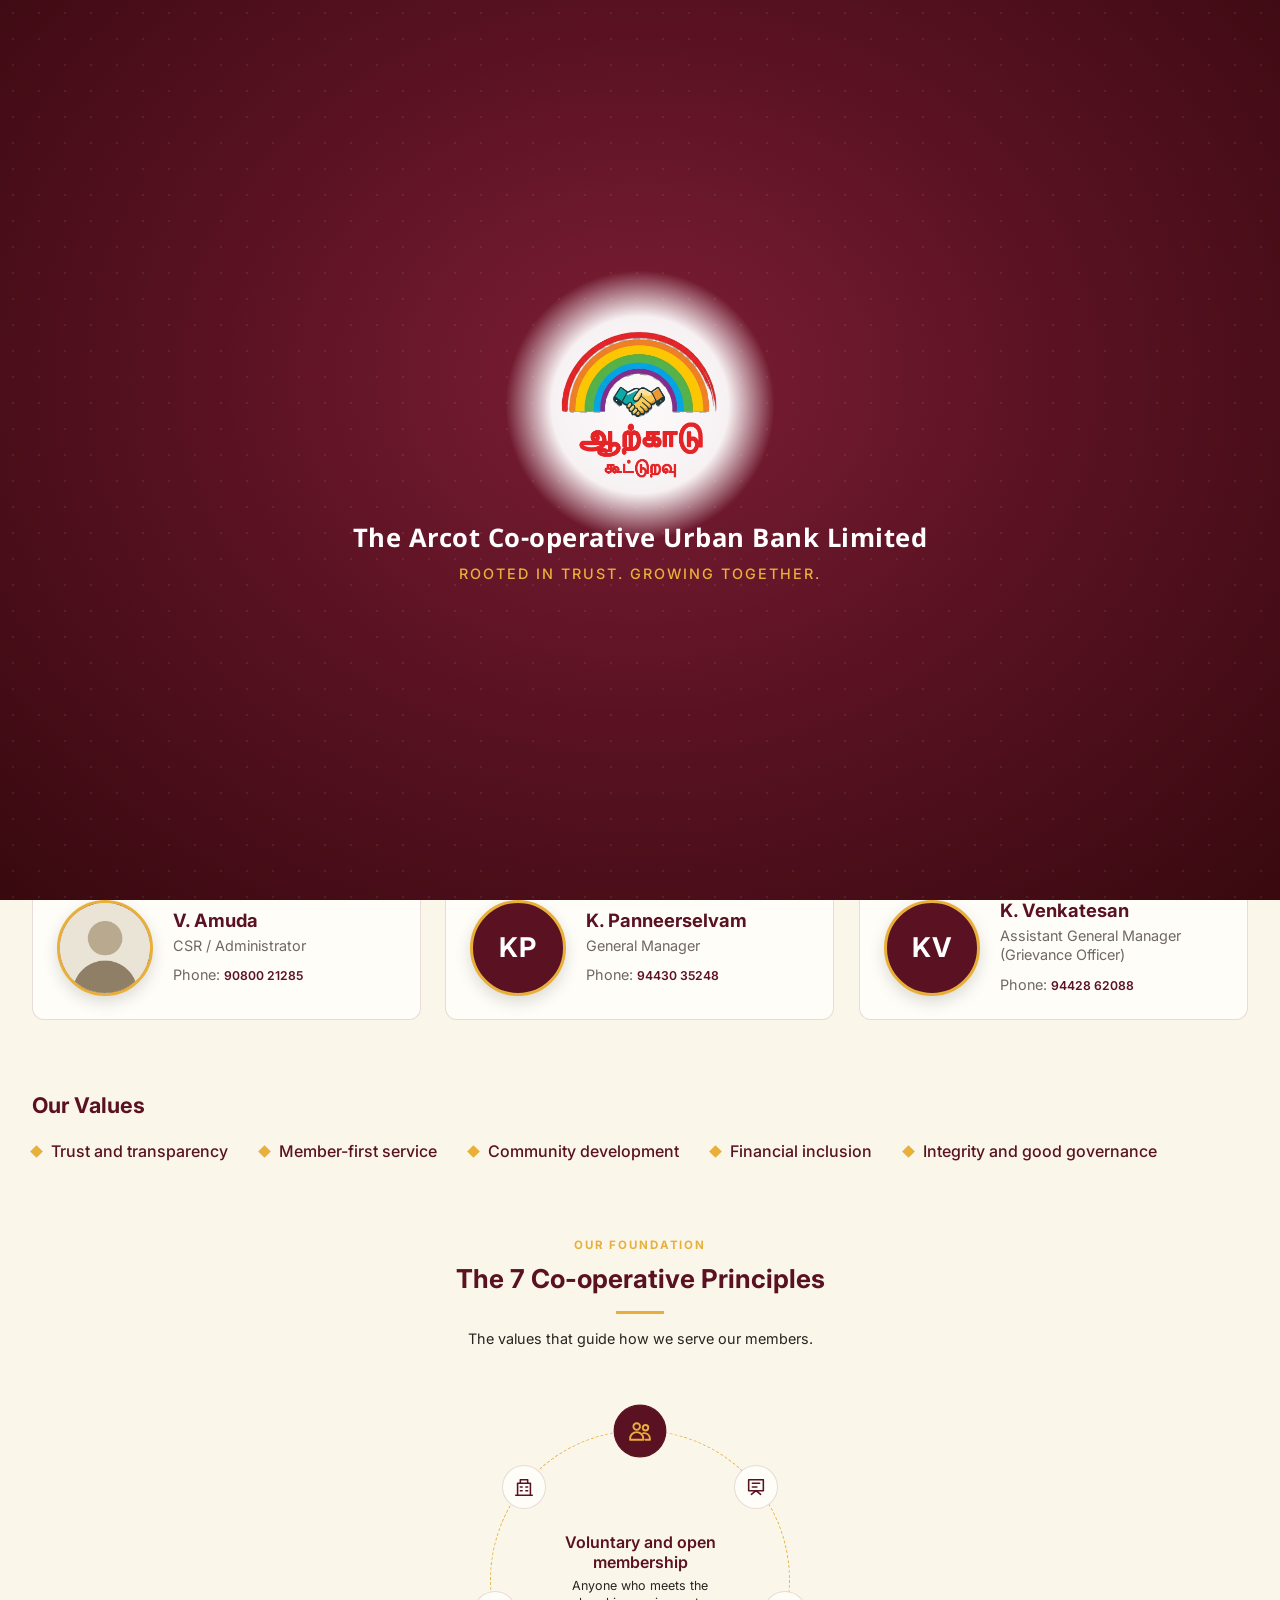
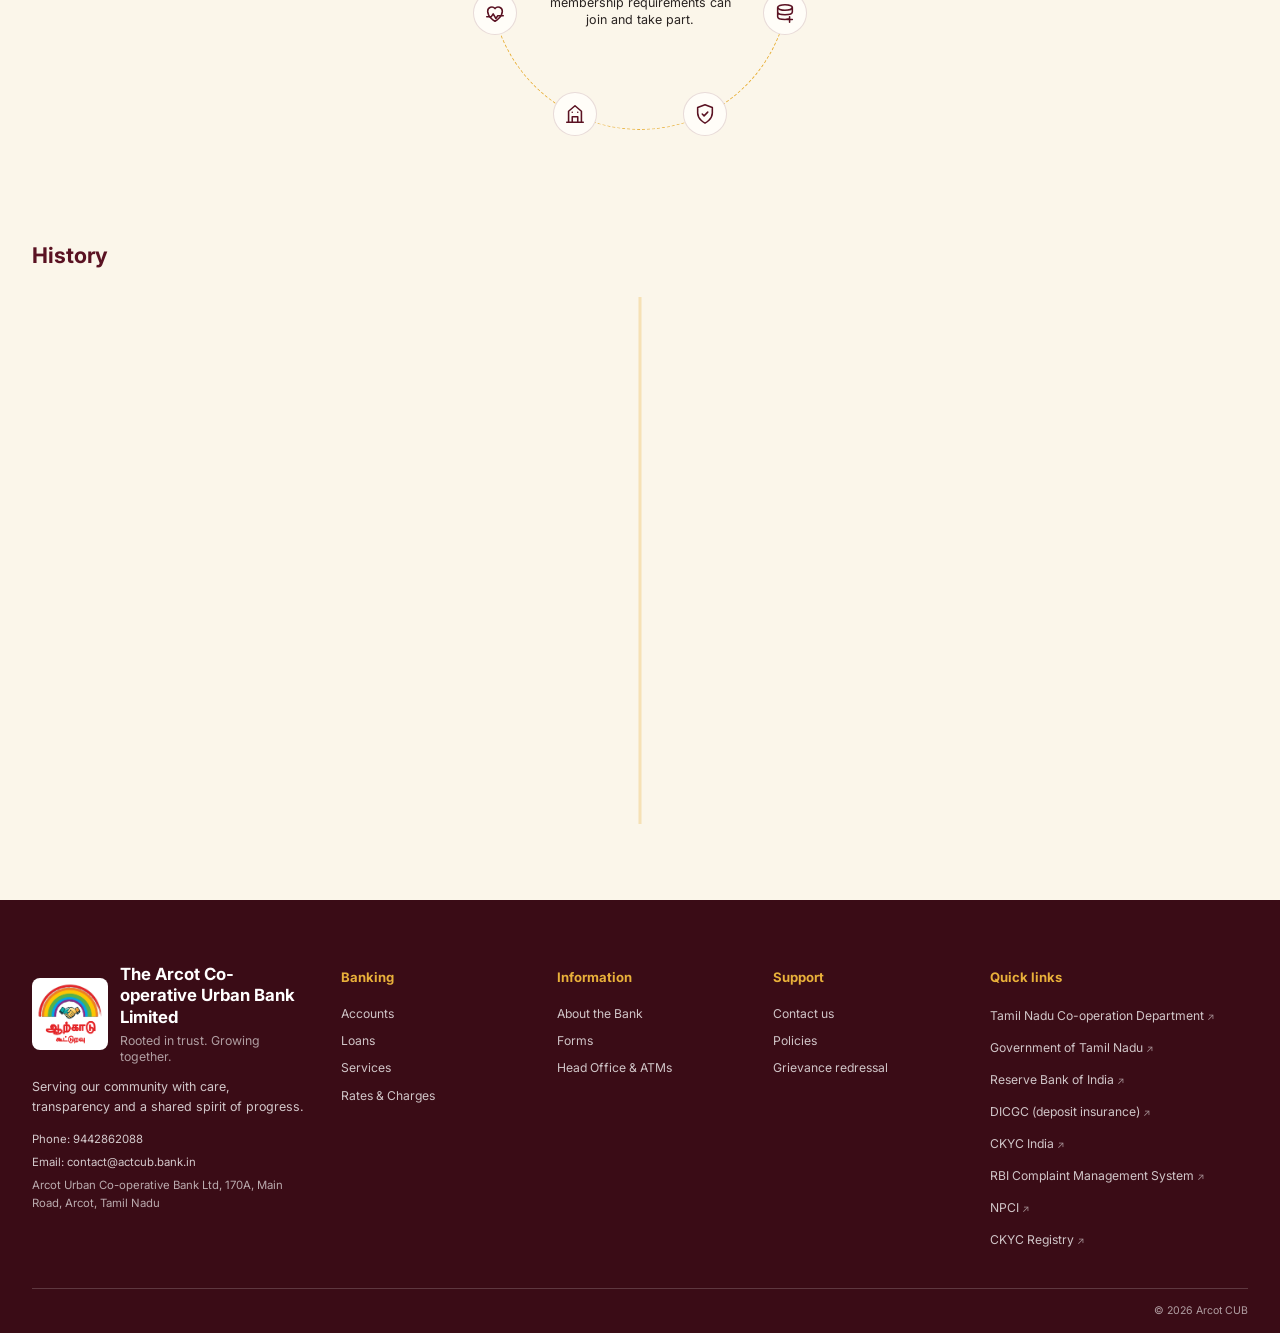
==== commit d310963f: "Rates page: Senior Citizens column and cache-busting" ====
--- a/about.html
+++ b/about.html
@@ -1 +1 @@
-﻿<!doctype html><html lang="en"><head><script src="js/intro.js"></script><meta charset="utf-8"><meta name="viewport" content="width=device-width,initial-scale=1"><meta name="theme-color" content="#5A1222"><title>About | Arcot UCB</title><link rel="preconnect" href="https://fonts.googleapis.com"><link rel="preconnect" href="https://fonts.gstatic.com" crossorigin><link href="https://fonts.googleapis.com/css2?family=Inter:wght@400;500;600;700&family=Noto+Sans+Tamil:wght@400;500;600;700&display=swap" rel="stylesheet"><link rel="stylesheet" href="css/styles.css"></head><body data-page="about"><a class="skip-link" href="#main">Skip to content</a><div class="scroll-progress"><span></span></div><div id="page-root"></div><button class="back-top" aria-label="Back to top">ðŸª”</button><script src="js/app.js" defer></script></body></html>
+﻿<!doctype html><html lang="en"><head><script src="js/intro.js?v=2"></script><meta charset="utf-8"><meta name="viewport" content="width=device-width,initial-scale=1"><meta name="theme-color" content="#5A1222"><title>About | Arcot UCB</title><link rel="preconnect" href="https://fonts.googleapis.com"><link rel="preconnect" href="https://fonts.gstatic.com" crossorigin><link href="https://fonts.googleapis.com/css2?family=Inter:wght@400;500;600;700&family=Noto+Sans+Tamil:wght@400;500;600;700&display=swap" rel="stylesheet"><link rel="stylesheet" href="css/styles.css?v=2"></head><body data-page="about"><a class="skip-link" href="#main">Skip to content</a><div class="scroll-progress"><span></span></div><div id="page-root"></div><button class="back-top" aria-label="Back to top">ðŸª”</button><script src="js/app.js?v=2" defer></script></body></html>
--- a/css/styles.css
+++ b/css/styles.css
@@ -1323,7 +1323,8 @@
 /* Rates & Charges page table layout */
 body[data-page="rates"] .rates-page-layout{display:grid;gap:0}
 body[data-page="rates"] .rates-page-top,
-body[data-page="rates"] .rates-page-service-grid{display:grid;grid-template-columns:repeat(2,minmax(0,1fr));gap:32px;align-items:start}
+body[data-page="rates"] .rates-page-service-grid{display:grid;width:100%;grid-template-columns:repeat(2,minmax(0,1fr));gap:1.5rem;align-items:start}
+body[data-page="rates"] .rates-page-service-grid>.table-scroll{min-width:0}
 body[data-page="rates"] .rates-page-block h2{margin:0 0 8px;font-size:1.35rem}
 body[data-page="rates"] .rates-page-services h2{margin:0 0 24px;font-size:1.35rem}
 body[data-page="rates"] .rates-page-note-slot{box-sizing:border-box;min-height:2.6em;margin:0 0 24px;line-height:1.3}
@@ -1333,12 +1334,19 @@
 body[data-page="rates"] .rates-page-table{table-layout:fixed;width:100%;}
 body[data-page="rates"] .rates-page-table th,
 body[data-page="rates"] .rates-page-table td{overflow-wrap:anywhere;word-break:normal;vertical-align:top}
+/* Rates page "Current rates": 4 columns (Product, Tenure, General, Senior Citizens) */
+body[data-page="rates"] .rates-page-current{min-width:34rem}
 body[data-page="rates"] .rates-page-current th:nth-child(1),
-body[data-page="rates"] .rates-page-current td:nth-child(1){width:38%}
+body[data-page="rates"] .rates-page-current td:nth-child(1){width:30%}
 body[data-page="rates"] .rates-page-current th:nth-child(2),
-body[data-page="rates"] .rates-page-current td:nth-child(2){width:34%}
+body[data-page="rates"] .rates-page-current td:nth-child(2){width:32%}
 body[data-page="rates"] .rates-page-current th:nth-child(3),
-body[data-page="rates"] .rates-page-current td:nth-child(3){width:28%}
+body[data-page="rates"] .rates-page-current td:nth-child(3),
+body[data-page="rates"] .rates-page-current th:nth-child(4),
+body[data-page="rates"] .rates-page-current td:nth-child(4){width:19%;text-align:right;font-variant-numeric:tabular-nums}
+body[data-page="rates"] .rates-page-current th:nth-child(4){white-space:normal}
+
+
 body[data-page="rates"] .rates-page-loans th:first-child,
 body[data-page="rates"] .rates-page-loans td:first-child,
 body[data-page="rates"] .rates-page-charges th:first-child,
@@ -1349,7 +1357,8 @@
 body[data-page="rates"] .rates-page-charges td:last-child{width:38%}
 body[data-page="rates"] .rates-page-table th:last-child,
 body[data-page="rates"] .rates-page-table td:last-child{text-align:right;font-variant-numeric:tabular-nums}
-@media(max-width:899px){body[data-page="rates"] .rates-page-top,body[data-page="rates"] .rates-page-service-grid{grid-template-columns:minmax(0,1fr);gap:24px}}
+@media(max-width:899px){body[data-page="rates"] .rates-page-top{grid-template-columns:minmax(0,1fr);gap:24px}}
+@media(max-width:767px){body[data-page="rates"] .rates-page-service-grid{grid-template-columns:minmax(0,1fr);gap:24px}}
 
 /* Accounts page: compact opening steps */
 body[data-page="accounts"] .page-product-sections+.data-section .account-opening-steps{--step-badge-size:34px;position:relative;display:grid;gap:10px;margin:0;padding:0;list-style:none;counter-reset:principle}
@@ -1387,6 +1396,14 @@
 /* Home page rates table: right-align the last column heading so it sits above its values */
 .rates-card table thead th:last-child{text-align:right}
 
+/* Home rates table: General + Senior Citizens columns */
+.rates-card table th:nth-child(3),
+.rates-card table td:nth-child(3),
+.rates-card table th:nth-child(4),
+.rates-card table td:nth-child(4){text-align:right;font-variant-numeric:tabular-nums;white-space:nowrap}
+.rates-card table tbody td:nth-child(3){font-weight:700}
+@media (max-width:640px){.rates-card table{min-width:30rem}}
+
 /* Co-operative principles intro: centre the label, title, rule and summary together */
 .coop-intro,body[data-page="about"] .coop-intro{display:block;width:100%;text-align:center}
 .coop-intro>.coop-label,.coop-intro>.coop-summary,body[data-page="about"] .coop-intro>.coop-label,body[data-page="about"] .coop-intro>.coop-summary{display:block;width:100%;max-width:none;margin-inline:auto;text-align:center}
@@ -1427,22 +1444,22 @@
 }
 
 /* Loans page: application steps (same style as account steps) */
-body[data-page="loans"] .page-product-sections+.data-section .account-opening-steps{--step-badge-size:34px;position:relative;display:grid;gap:10px;margin:0;padding:0;list-style:none;counter-reset:principle}
-body[data-page="loans"] .page-product-sections+.data-section .account-opening-steps::before{position:absolute;z-index:0;top:calc(11px + var(--step-badge-size)/2);bottom:calc(11px + var(--step-badge-size)/2);left:calc(15px + var(--step-badge-size)/2);width:2px;background:color-mix(in srgb,var(--gold) 60%,transparent);content:""}
-body[data-page="loans"] .page-product-sections+.data-section .account-opening-steps li{counter-increment:none;position:relative;z-index:1;display:grid;grid-template-columns:var(--step-badge-size) minmax(0,1fr) 18px;align-items:start;gap:12px;min-width:0;margin:0;padding:10px 14px;border:1px solid var(--card-border);border-radius:12px;background:var(--surface);cursor:pointer;transition:transform .25s ease,border-color .25s ease,box-shadow .25s ease}
-body[data-page="loans"] .page-product-sections+.data-section .account-opening-steps li::before{counter-increment:principle;content:counter(principle);position:relative;z-index:2;display:grid;place-items:center;box-sizing:border-box;width:var(--step-badge-size);height:var(--step-badge-size);border-radius:50%;background:var(--navy);color:var(--gold);font-size:14px;font-weight:500}
-body[data-page="loans"] .page-product-sections+.data-section .account-opening-steps li>span{min-width:0;padding-top:7px;color:var(--ink);font-size:14px;line-height:1.4;overflow-wrap:anywhere}
-body[data-page="loans"] .page-product-sections+.data-section .account-opening-steps li>p{grid-column:2;margin:0;color:var(--ink);font-size:14px;line-height:1.4;overflow-wrap:anywhere}
-body[data-page="loans"] .page-product-sections+.data-section .account-step-arrow{width:18px;height:18px;align-self:center;color:var(--gold);opacity:0;transition:opacity .25s ease;justify-self:end}
-body[data-page="loans"] .page-product-sections+.data-section .account-opening-steps li:hover,
-body[data-page="loans"] .page-product-sections+.data-section .account-opening-steps li:focus-within{transform:translateX(6px);border-color:var(--gold);box-shadow:0 2px 0 color-mix(in srgb,var(--gold) 60%,transparent)}
-body[data-page="loans"] .page-product-sections+.data-section .account-opening-steps li:hover::before,
-body[data-page="loans"] .page-product-sections+.data-section .account-opening-steps li:focus-within::before{transform:scale(1.1)}
-body[data-page="loans"] .page-product-sections+.data-section .account-opening-steps li:hover .account-step-arrow,
-body[data-page="loans"] .page-product-sections+.data-section .account-opening-steps li:focus-within .account-step-arrow{opacity:1}
-@media(hover:none){body[data-page="loans"] .page-product-sections+.data-section .account-step-arrow{opacity:1}}
-@media(max-width:639px){body[data-page="loans"] .page-product-sections+.data-section .account-opening-steps{--step-badge-size:30px}body[data-page="loans"] .page-product-sections+.data-section .account-opening-steps::before{left:calc(13px + var(--step-badge-size)/2)}body[data-page="loans"] .page-product-sections+.data-section .account-opening-steps li{grid-template-columns:var(--step-badge-size) minmax(0,1fr) 18px;gap:10px;padding:10px 12px}body[data-page="loans"] .page-product-sections+.data-section .account-opening-steps li>span,body[data-page="loans"] .page-product-sections+.data-section .account-opening-steps li>p{font-size:13.5px}}
-@media(prefers-reduced-motion:reduce){body[data-page="loans"] .page-product-sections+.data-section .account-opening-steps li,body[data-page="loans"] .page-product-sections+.data-section .account-opening-steps li::before,body[data-page="loans"] .page-product-sections+.data-section .account-step-arrow{transition:none}body[data-page="loans"] .page-product-sections+.data-section .account-opening-steps li:hover,body[data-page="loans"] .page-product-sections+.data-section .account-opening-steps li:focus-within{transform:none}body[data-page="loans"] .page-product-sections+.data-section .account-opening-steps li:hover::before,body[data-page="loans"] .page-product-sections+.data-section .account-opening-steps li:focus-within::before{transform:none}}
+body:is([data-page="loans"],[data-page="services"]) .page-product-sections+.data-section .account-opening-steps{--step-badge-size:34px;position:relative;display:grid;gap:10px;margin:0;padding:0;list-style:none;counter-reset:principle}
+body:is([data-page="loans"],[data-page="services"]) .page-product-sections+.data-section .account-opening-steps::before{position:absolute;z-index:0;top:calc(11px + var(--step-badge-size)/2);bottom:calc(11px + var(--step-badge-size)/2);left:calc(15px + var(--step-badge-size)/2);width:2px;background:color-mix(in srgb,var(--gold) 60%,transparent);content:""}
+body:is([data-page="loans"],[data-page="services"]) .page-product-sections+.data-section .account-opening-steps li{counter-increment:none;position:relative;z-index:1;display:grid;grid-template-columns:var(--step-badge-size) minmax(0,1fr) 18px;align-items:start;gap:12px;min-width:0;margin:0;padding:10px 14px;border:1px solid var(--card-border);border-radius:12px;background:var(--surface);cursor:pointer;transition:transform .25s ease,border-color .25s ease,box-shadow .25s ease}
+body:is([data-page="loans"],[data-page="services"]) .page-product-sections+.data-section .account-opening-steps li::before{counter-increment:principle;content:counter(principle);position:relative;z-index:2;display:grid;place-items:center;box-sizing:border-box;width:var(--step-badge-size);height:var(--step-badge-size);border-radius:50%;background:var(--navy);color:var(--gold);font-size:14px;font-weight:500}
+body:is([data-page="loans"],[data-page="services"]) .page-product-sections+.data-section .account-opening-steps li>span{min-width:0;padding-top:7px;color:var(--ink);font-size:14px;line-height:1.4;overflow-wrap:anywhere}
+body:is([data-page="loans"],[data-page="services"]) .page-product-sections+.data-section .account-opening-steps li>p{grid-column:2;margin:0;color:var(--ink);font-size:14px;line-height:1.4;overflow-wrap:anywhere}
+body:is([data-page="loans"],[data-page="services"]) .page-product-sections+.data-section .account-step-arrow{width:18px;height:18px;align-self:center;color:var(--gold);opacity:0;transition:opacity .25s ease;justify-self:end}
+body:is([data-page="loans"],[data-page="services"]) .page-product-sections+.data-section .account-opening-steps li:hover,
+body:is([data-page="loans"],[data-page="services"]) .page-product-sections+.data-section .account-opening-steps li:focus-within{transform:translateX(6px);border-color:var(--gold);box-shadow:0 2px 0 color-mix(in srgb,var(--gold) 60%,transparent)}
+body:is([data-page="loans"],[data-page="services"]) .page-product-sections+.data-section .account-opening-steps li:hover::before,
+body:is([data-page="loans"],[data-page="services"]) .page-product-sections+.data-section .account-opening-steps li:focus-within::before{transform:scale(1.1)}
+body:is([data-page="loans"],[data-page="services"]) .page-product-sections+.data-section .account-opening-steps li:hover .account-step-arrow,
+body:is([data-page="loans"],[data-page="services"]) .page-product-sections+.data-section .account-opening-steps li:focus-within .account-step-arrow{opacity:1}
+@media(hover:none){body:is([data-page="loans"],[data-page="services"]) .page-product-sections+.data-section .account-step-arrow{opacity:1}}
+@media(max-width:639px){body:is([data-page="loans"],[data-page="services"]) .page-product-sections+.data-section .account-opening-steps{--step-badge-size:30px}body:is([data-page="loans"],[data-page="services"]) .page-product-sections+.data-section .account-opening-steps::before{left:calc(13px + var(--step-badge-size)/2)}body:is([data-page="loans"],[data-page="services"]) .page-product-sections+.data-section .account-opening-steps li{grid-template-columns:var(--step-badge-size) minmax(0,1fr) 18px;gap:10px;padding:10px 12px}body:is([data-page="loans"],[data-page="services"]) .page-product-sections+.data-section .account-opening-steps li>span,body:is([data-page="loans"],[data-page="services"]) .page-product-sections+.data-section .account-opening-steps li>p{font-size:13.5px}}
+@media(prefers-reduced-motion:reduce){body:is([data-page="loans"],[data-page="services"]) .page-product-sections+.data-section .account-opening-steps li,body:is([data-page="loans"],[data-page="services"]) .page-product-sections+.data-section .account-opening-steps li::before,body:is([data-page="loans"],[data-page="services"]) .page-product-sections+.data-section .account-step-arrow{transition:none}body:is([data-page="loans"],[data-page="services"]) .page-product-sections+.data-section .account-opening-steps li:hover,body:is([data-page="loans"],[data-page="services"]) .page-product-sections+.data-section .account-opening-steps li:focus-within{transform:none}body:is([data-page="loans"],[data-page="services"]) .page-product-sections+.data-section .account-opening-steps li:hover::before,body:is([data-page="loans"],[data-page="services"]) .page-product-sections+.data-section .account-opening-steps li:focus-within::before{transform:none}}
 
 /* Header: keep action buttons readable in Tamil (longer text) */
 .brand-actions>.button{flex:none;white-space:nowrap;overflow:visible}
@@ -1826,3 +1843,576 @@
     background-position: center 40%; /* keeps heads in view after the slight zoom */
   }
 }
+
+
+/* ===== Hover colour follows the selected palette (overrides the old fixed hue-rotate filter) ===== */
+.icon-themed{display:block;width:52px;height:52px;background-color:#000;
+  -webkit-mask-position:center;mask-position:center;-webkit-mask-size:contain;mask-size:contain;-webkit-mask-repeat:no-repeat;mask-repeat:no-repeat;
+  filter:none!important;transition:background-color .2s ease}
+.product-logo.icon-themed{width:40px;height:40px}
+.quick-item:hover .icon-themed,.quick-item:focus-visible .icon-themed,
+.product-card:hover .icon-themed,.product-card:focus-within .icon-themed{background-color:var(--navy);filter:none!important}
+.quick-item:hover,.quick-item:focus-visible{color:var(--navy)}
+
+
+/* ===== Header: logo | search | buttons stay on ONE row on any laptop/zoom (110%, 125%...) ===== */
+@media(min-width:1240px){
+  header.brand-row{display:grid;grid-template-columns:auto minmax(150px,300px) auto;justify-content:space-between;align-items:center;column-gap:clamp(16px,2vw,36px);row-gap:0}
+  header.brand-row>.brand{grid-column:1;grid-row:1;width:auto;min-width:0}
+  header.brand-row>.search{grid-column:2;grid-row:1;justify-self:center;width:100%;min-width:0}
+  header.brand-row>.search input{width:auto;min-width:0;flex:1}
+  header.brand-row>.brand-actions{grid-column:3;grid-row:1;justify-self:end;width:max-content;flex-wrap:nowrap}
+}
+
+/* ===== Hero: stronger light wash behind the left-hand text so the title is always readable ===== */
+.hero-content::before{content:"";position:absolute;z-index:-1;top:0;bottom:0;left:calc(50% - 50vw);width:min(78vw,1150px);pointer-events:none;
+  background:linear-gradient(90deg,
+    rgba(255,248,236,.80) 0%,
+    rgba(255,248,236,.68) 40%,
+    rgba(255,248,236,.38) 68%,
+    rgba(255,248,236,0) 100%);
+  background:linear-gradient(90deg,
+    color-mix(in srgb,var(--bg,#FBF6EA) 80%,transparent) 0%,
+    color-mix(in srgb,var(--bg,#FBF6EA) 68%,transparent) 40%,
+    color-mix(in srgb,var(--bg,#FBF6EA) 38%,transparent) 68%,
+    transparent 100%)}
+.hero-slide>p{color:#2b2420;font-weight:500}
+@media(max-width:859px){
+  .hero-content::before{left:calc(50% - 50vw);width:100vw;
+    background:linear-gradient(90deg,rgba(255,248,236,.88),rgba(255,248,236,.7));
+    background:linear-gradient(90deg,color-mix(in srgb,var(--bg,#FBF6EA) 88%,transparent),color-mix(in srgb,var(--bg,#FBF6EA) 70%,transparent))}
+}
+
+/* ===== Space between the search box and the blue nav bar ===== */
+header.brand-row{padding-top:12px;padding-bottom:22px}
+header.brand-row>.search{margin-bottom:0}
+@media(min-width:1240px){header.brand-row{padding-bottom:12px}}
+
+
+/* ===== Hero on phones / small tablets: text on top, family photo visible in the middle, rate card at the bottom ===== */
+@media(max-width:859px){
+  .hero{min-height:clamp(720px,190vw,820px)}
+  .hero .hero-content{min-height:clamp(720px,190vw,820px);display:flex;flex-direction:column;justify-content:space-between;align-items:stretch;gap:18px;padding-block:30px 26px}
+  .hero .hero-side{margin-top:0;width:100%}
+  /* photo: focus on the family (change 62% to slide the crop left/right) */
+  .hero::before{inset:0;background-size:cover;background-position:62% 100%}
+  /* wash only behind the text at the top, fading out so the family stays clear */
+  .hero-content::before{left:calc(50% - 50vw);width:100vw;
+    background:linear-gradient(180deg,rgba(255,248,236,.86) 0%,rgba(255,248,236,.74) 34%,rgba(255,248,236,.25) 52%,rgba(255,248,236,0) 62%);
+    background:linear-gradient(180deg,color-mix(in srgb,var(--bg,#FBF6EA) 86%,transparent) 0%,color-mix(in srgb,var(--bg,#FBF6EA) 74%,transparent) 34%,color-mix(in srgb,var(--bg,#FBF6EA) 25%,transparent) 52%,transparent 62%)}
+  /* compact card so it doesn't hide the people */
+  .hero .hero-card{background:rgba(255,255,255,.92)}
+}
+
+
+/* ===== Hero on phones / small tablets (v2): photo is shown as its own band so the whole family fits ===== */
+@media(max-width:859px){
+  .hero{--hero-img-w:clamp(1250px,370vw,1900px);  /* bigger number = family smaller / more of the photo shown */
+        --hero-img-x:74%;                          /* 0% = left side (safe), 100% = right side */
+        --hero-band-h:clamp(330px,120vw,560px);    /* height of the photo band */
+        min-height:calc(var(--hero-band-h) + 430px);background:var(--bg,#FBF6EA)}
+  .hero .hero-content{min-height:calc(var(--hero-band-h) + 430px)}
+  .hero::before{inset:auto 0 0 0;height:var(--hero-band-h);
+    background-size:var(--hero-img-w) auto;background-position:var(--hero-img-x) 45%;background-repeat:no-repeat;
+    animation:none;transform:none;
+    -webkit-mask-image:linear-gradient(180deg,transparent 0,#000 26%);mask-image:linear-gradient(180deg,transparent 0,#000 26%)}
+  .hero-content::before{display:none}
+}
+
+
+/* ===== Hero on phones / small tablets (v3): text -> photo of the whole family -> rate card ===== */
+@media(max-width:859px){
+  .hero{--hero-img-w:clamp(1100px,300vw,1700px);  /* bigger = family smaller / more of the scene */
+        --hero-img-x:84%;                         /* 0% = left side (safe)  ...  100% = right side (family) */
+        --hero-band-h:clamp(300px,90vw,520px);     /* height of the photo */
+        min-height:0;background:var(--bg,#FBF6EA)}
+  .hero::before{display:none}
+  .hero .hero-content{min-height:0;display:flex;flex-direction:column;justify-content:flex-start;align-items:stretch;gap:0;padding-block:30px 26px}
+  .hero .hero-copy{order:0}
+  .hero .hero-content::after{content:"";order:1;display:block;flex:none;height:var(--hero-band-h);
+    margin:6px calc(50% - 50vw) 0;
+    background:url("../assets/images/hero-family-clean.jpg?v=3") var(--hero-img-x) 50%/var(--hero-img-w) auto no-repeat;
+    -webkit-mask-image:linear-gradient(180deg,transparent 0,#000 22%,#000 100%);mask-image:linear-gradient(180deg,transparent 0,#000 22%,#000 100%)}
+  .hero .hero-side{order:2;margin-top:-26px;position:relative;z-index:1;width:100%}
+  .hero .hero-card{background:rgba(255,255,255,.95)}
+}
+
+
+/* ===== Hero on phones (v4): zoomed photo, family centred, smaller gap, card closer ===== */
+@media(max-width:859px){
+  .hero{--hero-img-w:clamp(1400px,420vw,2400px);  /* zoom: bigger = more zoomed OUT, smaller = zoomed IN */
+        --hero-img-x:72%;                          /* moves the family left/right: lower = family moves right */
+        --hero-img-y:62%;                          /* moves the photo up/down inside its box */
+        --hero-band-h:clamp(280px,82vw,470px)}     /* height of the photo area */
+  .hero .hero-text-slides{min-height:0}            /* removes the empty space under the buttons */
+  .hero .hero-content{padding-block:26px 20px}
+  .hero .hero-content::after{margin-top:-34px;background-position:var(--hero-img-x) var(--hero-img-y)}
+  .hero .hero-side{margin-top:-30px}
+}
+
+
+/* ===== Top info bar: icon + text items, evenly spaced ===== */
+.utility .utility-inner{min-height:46px;padding-block:6px}
+.utility .utility-inner>div.utility-list{display:flex;align-items:center;justify-content:space-between;flex-wrap:wrap;gap:6px 28px;width:100%;font-size:.86rem;font-weight:500;color:#fff}
+.utility .utility-item{display:inline-flex;align-items:center;gap:9px;color:#fff;white-space:nowrap;text-decoration:none}
+.utility .utility-item svg{flex:none;color:var(--accent-gold,#E8B03A)}
+.utility a.utility-item:hover{color:var(--accent-gold,#E8B03A)}
+@media(max-width:900px){.utility .utility-inner>div.utility-list{justify-content:flex-start;gap:6px 22px;font-size:.8rem}}
+@media(max-width:640px){
+  .utility .utility-inner>div.utility-list{display:grid;grid-template-columns:1fr 1fr;gap:6px 14px;font-size:.72rem}
+  .utility .utility-item{white-space:normal;gap:6px;min-width:0;overflow-wrap:anywhere}
+  .utility .utility-item svg{width:15px;height:15px}
+}
+
+
+/* ===== Inner-page banners (About, Services, Accounts, Loans, Rates, Contact, Forms, Calculators, Head Office):
+   stronger light wash on the left so the title is readable, and a shorter paragraph line ===== */
+body[data-page="about"] .page-hero::before,
+body[data-page="services"] .page-hero::before,
+body[data-page="accounts"] .page-hero::before,
+body[data-page="loans"] .page-hero::before,
+body[data-page="rates"] .page-hero::before,
+body[data-page="contact"] .page-hero::before,
+body[data-page="downloads"] .page-hero::before,
+body[data-page="calculators"] .page-hero::before,
+body[data-page="branches"] .page-hero::before{
+  background-image:
+    linear-gradient(90deg,rgba(255,248,236,.94) 0%,rgba(255,248,236,.86) 26%,rgba(255,248,236,.58) 44%,rgba(255,248,236,.18) 60%,rgba(255,248,236,0) 72%),
+    var(--page-banner);
+}
+@media(min-width:768px){
+  body[data-page] .page-hero>.container>p:not(.eyebrow){max-width:min(440px,100%)!important}
+  body[data-page] .page-hero>.container>.eyebrow,
+  body[data-page] .page-hero>.container>h1{max-width:min(620px,100%)}
+  body[data-page] .page-hero h1,
+  body[data-page] .page-hero>.container>p{text-shadow:0 0 22px rgba(255,248,236,.95),0 0 8px rgba(255,248,236,.8)}
+}
+
+
+/* ===== Board of Directors: person cards with photo ===== */
+.people-grid .person-card{display:flex;align-items:center;gap:20px;padding:22px 24px}
+.person-photo{position:relative;flex:none;width:96px;height:96px;border-radius:50%;overflow:hidden;display:grid;place-items:center;
+  background:var(--navy);color:#fff;border:3px solid var(--accent-gold,var(--gold));box-shadow:0 6px 16px rgba(0,0,0,.14)}
+.person-initials{font-size:1.7rem;font-weight:700;letter-spacing:.02em}
+.person-photo img{position:absolute;inset:0;width:100%;height:100%;object-fit:cover;object-position:center 20%;background:var(--surface)}
+.person-body{min-width:0}
+.person-card .person-body h3{margin:0 0 4px;font-size:1.15rem;line-height:1.25}
+.person-card .person-role{margin:0 0 8px;color:var(--muted);font-size:.9rem;line-height:1.35}
+.person-card .person-phone{margin:0;font-size:.9rem}
+.person-card .person-phone a{color:var(--navy);font-weight:600;text-decoration:none}
+.person-card .person-phone a:hover{text-decoration:underline}
+@media(max-width:420px){.people-grid .person-card{flex-direction:column;text-align:center}}
+
+
+/* ===== History timeline: smaller text, same sizing as the 7 co-operative principles ===== */
+body .history-timeline li .timeline-date{font-size:1.9rem!important;letter-spacing:.04em;margin:0 0 6px!important}
+body .history-timeline li strong{font-size:16px!important;font-weight:600;line-height:1.3}
+body .history-timeline li p,
+body .history-timeline li strong+p{font-size:.9rem!important;line-height:1.5!important}
+body .history-timeline li{padding-bottom:26px!important}
+body .history-timeline li:last-child{padding-bottom:0!important}
+@media(max-width:700px){body .history-timeline li .timeline-date{font-size:1.6rem!important}}
+
+
+/* ===== History timeline: same text sizes as the 7 co-operative principles ring =====
+   year 22px | text 15px (a little bigger than the ring: 16px / 12.5px) */
+body .history-timeline li .timeline-date,
+body .history-timeline li .timeline-date:is(*){font-size:22px!important;letter-spacing:.06em;line-height:1.2;margin:0 0 5px!important}
+body .history-timeline li strong,
+body .history-timeline li p,
+body .history-timeline li strong+p{font-size:15px!important;line-height:1.4!important;font-weight:500}
+body .history-timeline li strong:empty,body .history-timeline li p:empty{display:none}
+@media(max-width:700px){
+  body .history-timeline li .timeline-date{font-size:22px!important}
+  body .history-timeline li strong,body .history-timeline li p{font-size:15px!important}
+}
+
+
+/* ===== Account / loan opening steps: information only (not clickable, no arrow, no hover effect) ===== */
+body[data-page] .page-product-sections+.data-section .account-opening-steps li,
+body[data-page] .page-product-sections+.data-section .account-opening-steps li:hover,
+body[data-page] .page-product-sections+.data-section .account-opening-steps li:focus-within{
+  cursor:default!important;transform:none!important;border-color:var(--card-border)!important;box-shadow:none!important;
+  grid-template-columns:var(--step-badge-size) minmax(0,1fr)!important}
+body[data-page] .page-product-sections+.data-section .account-opening-steps li:hover::before,
+body[data-page] .page-product-sections+.data-section .account-opening-steps li:focus-within::before{transform:none!important}
+.account-step-arrow{display:none!important}
+
+
+/* ===== Downloads page: button style update (scoped, safe to remove) ===== */
+
+/* Download link: symbol only (no button box) */
+body[data-page="downloads"] .info-card.download-row a.button.dl-icon{
+  display:inline-flex;
+  align-items:center;
+  justify-content:center;
+  gap:.5rem;
+  min-width:44px;
+  min-height:44px;
+  padding:0 .6rem;
+  background:transparent;
+  border:0;
+  border-radius:999px;
+  color:var(--navy);
+  font-size:.85rem;
+  font-weight:600;
+  box-shadow:none;
+  filter:none;
+  transition:background-color .2s ease,transform .2s ease;
+}
+
+body[data-page="downloads"] .info-card.download-row a.button.dl-icon::before{
+  content:"";
+  flex:none;
+  width:24px;
+  height:24px;
+  background:currentColor;
+  -webkit-mask:url("data:image/svg+xml,%3Csvg xmlns='http://www.w3.org/2000/svg' viewBox='0 0 24 24' fill='none' stroke='black' stroke-width='2.2' stroke-linecap='round' stroke-linejoin='round'%3E%3Cpath d='M12 4v11m0 0-4-4m4 4 4-4M5 20h14'/%3E%3C/svg%3E") center/contain no-repeat;
+  mask:url("data:image/svg+xml,%3Csvg xmlns='http://www.w3.org/2000/svg' viewBox='0 0 24 24' fill='none' stroke='black' stroke-width='2.2' stroke-linecap='round' stroke-linejoin='round'%3E%3Cpath d='M12 4v11m0 0-4-4m4 4 4-4M5 20h14'/%3E%3C/svg%3E") center/contain no-repeat;
+  transition:transform .2s ease;
+}
+
+/* Text "Download" stays for screen readers only */
+body[data-page="downloads"] .info-card.download-row a.button.dl-icon .dl-text{
+  position:absolute;
+  width:1px;
+  height:1px;
+  overflow:hidden;
+  clip:rect(0,0,0,0);
+  white-space:nowrap;
+}
+
+body[data-page="downloads"] .info-card.download-row a.button.dl-icon:hover{
+  background:color-mix(in srgb,var(--navy) 12%,transparent);
+  color:var(--navy);
+  transform:none;
+  filter:none;
+  box-shadow:none;
+}
+
+body[data-page="downloads"] .info-card.download-row a.button.dl-icon:hover::before{
+  transform:translateY(2px);
+}
+
+body[data-page="downloads"] .info-card.download-row a.button.dl-icon:active{
+  transform:scale(.94);
+}
+
+body[data-page="downloads"] .info-card.download-row a.button.dl-icon:focus-visible{
+  outline:3px solid var(--gold);
+  outline-offset:2px;
+}
+
+/* "Coming soon" pill: clearly looks inactive */
+body[data-page="downloads"] .info-card.download-row .fine-print{
+  display:inline-flex;
+  align-items:center;
+  font-size:.78rem;
+  font-weight:600;
+  letter-spacing:.02em;
+  color:var(--muted);
+  background:color-mix(in srgb,var(--gold) 10%,transparent);
+  border:1px dashed var(--card-border);
+  border-radius:999px;
+  padding:.3rem .9rem;
+  cursor:default;
+  user-select:none;
+}
+
+
+/* Respect reduced-motion preference */
+@media(prefers-reduced-motion:reduce){
+  body[data-page="downloads"] .info-card.download-row a.button{transition:none}
+  body[data-page="downloads"] .info-card.download-row a.button:hover{transform:none}
+  body[data-page="downloads"] .info-card.download-row a.button.dl-icon:hover::before{transform:none}
+}
+
+
+/* ===== Accounts page: travelling dot on account opening steps ===== */
+body:is([data-page="accounts"],[data-page="loans"],[data-page="services"]) .account-opening-steps{--dot:10px;--t:5.6s;--n:5}
+body:is([data-page="accounts"],[data-page="loans"],[data-page="services"]) .account-opening-steps::after{content:"";position:absolute;z-index:3;box-sizing:border-box;left:calc(15px + var(--step-badge-size)/2 + 1px);margin-left:calc(var(--dot)/-2);top:calc(var(--step-badge-size)/2 + 11px - var(--dot)/2);width:var(--dot);height:var(--dot);border-radius:50%;background:var(--gold);border:2px solid var(--navy);pointer-events:none;animation:acct-dot 7s linear infinite}
+body:is([data-page="accounts"],[data-page="loans"],[data-page="services"]) .account-opening-steps li{outline:1.5px solid transparent;outline-offset:-1px;animation:acct-nudge 7s ease-in-out infinite;animation-delay:calc(var(--i,0) * var(--t) / (var(--n) - 1) - .56s)}
+body:is([data-page="accounts"],[data-page="loans"],[data-page="services"]) .account-opening-steps li:nth-child(1){--i:0}
+body:is([data-page="accounts"],[data-page="loans"],[data-page="services"]) .account-opening-steps li:nth-child(2){--i:1}
+body:is([data-page="accounts"],[data-page="loans"],[data-page="services"]) .account-opening-steps li:nth-child(3){--i:2}
+body:is([data-page="accounts"],[data-page="loans"],[data-page="services"]) .account-opening-steps li:nth-child(4){--i:3}
+body:is([data-page="accounts"],[data-page="loans"],[data-page="services"]) .account-opening-steps li:nth-child(5){--i:4}
+body:is([data-page="accounts"],[data-page="loans"],[data-page="services"]) .account-opening-steps li:nth-child(6){--i:5}
+body:is([data-page="accounts"],[data-page="loans"],[data-page="services"]) .account-opening-steps li:nth-child(7){--i:6}
+body:is([data-page="accounts"],[data-page="loans"],[data-page="services"]) .account-opening-steps li:nth-child(8){--i:7}
+@keyframes acct-dot{0%{top:calc(var(--step-badge-size)/2 + 11px - var(--dot)/2);opacity:0}3%{opacity:1}80%{top:calc(100% - var(--step-badge-size)/2 - 11px - var(--dot)/2);opacity:1}92%,100%{top:calc(100% - var(--step-badge-size)/2 - 11px - var(--dot)/2);opacity:0}}
+@keyframes acct-nudge{0%{translate:0 0;outline-color:transparent}4%,12%{translate:8px 0;outline-color:var(--gold)}22%,100%{translate:0 0;outline-color:transparent}}
+@media(max-width:639px){body:is([data-page="accounts"],[data-page="loans"],[data-page="services"]) .account-opening-steps::after{left:calc(13px + var(--step-badge-size)/2 + 1px)}}
+@media(prefers-reduced-motion:reduce){body:is([data-page="accounts"],[data-page="loans"],[data-page="services"]) .account-opening-steps::after{display:none}body:is([data-page="accounts"],[data-page="loans"],[data-page="services"]) .account-opening-steps li{animation:none}}
+
+/* ===== Downloads page: "Fill form" button (KYC) + pop-up PDF viewer ===== */
+body[data-page="downloads"] .info-card.download-row button.button.dl-fill{
+  display:inline-flex;
+  align-items:center;
+  justify-content:center;
+  gap:.55rem;
+  background:var(--navy);
+  color:var(--button-ink,#fff);
+  border:1.5px solid var(--navy);
+  border-radius:999px;
+  padding:.6rem 1.3rem;
+  font-size:.85rem;
+  font-weight:600;
+  min-height:40px;
+  cursor:pointer;
+  transition:filter .2s ease,transform .2s ease,box-shadow .2s ease;
+}
+body[data-page="downloads"] .info-card.download-row button.button.dl-fill::before{
+  content:"";
+  flex:none;
+  width:1.1em;
+  height:1.1em;
+  background:currentColor;
+  -webkit-mask:url("data:image/svg+xml,%3Csvg xmlns='http://www.w3.org/2000/svg' viewBox='0 0 24 24' fill='none' stroke='black' stroke-width='2.2' stroke-linecap='round' stroke-linejoin='round'%3E%3Cpath d='M4 20h4L19 9l-4-4L4 16v4zM13.5 6.5l4 4'/%3E%3C/svg%3E") center/contain no-repeat;
+  mask:url("data:image/svg+xml,%3Csvg xmlns='http://www.w3.org/2000/svg' viewBox='0 0 24 24' fill='none' stroke='black' stroke-width='2.2' stroke-linecap='round' stroke-linejoin='round'%3E%3Cpath d='M4 20h4L19 9l-4-4L4 16v4zM13.5 6.5l4 4'/%3E%3C/svg%3E") center/contain no-repeat;
+}
+body[data-page="downloads"] .info-card.download-row button.button.dl-fill:hover{
+  filter:brightness(1.12);
+  transform:translateY(-2px);
+  box-shadow:0 8px 18px -8px color-mix(in srgb,var(--navy) 55%,transparent);
+}
+body[data-page="downloads"] .info-card.download-row button.button.dl-fill:active{transform:scale(.97)}
+body[data-page="downloads"] .info-card.download-row button.button.dl-fill:focus-visible{outline:3px solid var(--gold);outline-offset:2px}
+
+body.fill-open{overflow:hidden}
+.fill-modal{position:fixed;inset:0;z-index:1000;display:flex;align-items:center;justify-content:center;padding:16px;background:rgba(0,0,0,.55)}
+.fill-card{display:flex;flex-direction:column;width:min(1000px,100%);height:min(92vh,920px);background:var(--surface,#fff);border-radius:14px;overflow:hidden}
+.fill-head{display:flex;align-items:center;gap:12px;padding:10px 12px 10px 18px;border-bottom:1px solid var(--card-border,var(--line))}
+.fill-head h2{flex:1;margin:0;font-size:1.05rem;color:var(--navy)}
+.fill-actions{display:flex;align-items:center;gap:14px}
+.fill-link{font-size:.82rem;font-weight:600;color:var(--navy);white-space:nowrap}
+.fill-close{width:40px;height:40px;border:0;border-radius:50%;background:transparent;color:var(--navy);font-size:1.6rem;line-height:1;cursor:pointer}
+.fill-close:hover{background:color-mix(in srgb,var(--navy) 12%,transparent)}
+.fill-close:focus-visible{outline:3px solid var(--gold);outline-offset:2px}
+.fill-hint{margin:0;padding:8px 18px;font-size:.84rem;color:var(--muted);background:var(--tint)}
+.fill-frame{flex:1;width:100%;border:0;background:#fff}
+@media(max-width:640px){
+  .fill-modal{padding:0}
+  .fill-card{width:100%;height:100%;border-radius:0}
+  .fill-head{flex-wrap:wrap}
+}
+@media(prefers-reduced-motion:reduce){
+  body[data-page="downloads"] .info-card.download-row button.button.dl-fill{transition:none}
+  body[data-page="downloads"] .info-card.download-row button.button.dl-fill:hover{transform:none}
+}
+/* Colour options widget hidden: site uses the default maroon palette */
+.theme-widget{display:none!important}
+
+/* =========================================================
+   LOANS PAGE: rate list + detail popup
+   Paste at the very END of css/styles.css
+   Works with the "Loans page: rate list with a centred detail popup" block in app.js
+   ========================================================= */
+
+/* The original long product articles stay in the page (the script reads them) but are not shown */
+.page-product-sections--loans>article.content-product{display:none!important}
+
+/* ---------- Rate list ---------- */
+.loan-list{
+  --loan-amber:color-mix(in srgb,var(--gold) 78%,#c88719);
+  --loan-amber-soft:color-mix(in srgb,var(--gold) 10%,transparent);
+  --loan-amber-pill:color-mix(in srgb,var(--gold) 15%,var(--surface));
+  --loan-divider:color-mix(in srgb,var(--navy) 12%,transparent);
+  --loan-row-pad:18px;
+  --loan-motion:200ms;
+  --loan-row-duration:400ms;
+  --loan-stagger:50ms;
+  --loan-heading-duration:600ms;
+  --loan-column-gap:1.5rem;
+  margin:0 0 2.5rem;
+}
+.loan-list-title{
+  position:relative;width:100%;max-width:none;box-sizing:border-box;
+  margin:0 0 .4rem;padding:0 0 14px;
+  border:0;color:var(--navy);font-size:1.35rem;font-weight:700;line-height:1.3;
+}
+.loan-list-title::before,.loan-list-title::after{
+  position:absolute;bottom:0;left:0;content:"";transform:scaleX(0);transform-origin:left;
+}
+.loan-list-title::before{width:100%;height:1px;background:color-mix(in srgb,var(--loan-amber) 48%,transparent)}
+.loan-list-title::after{width:48px;height:3px;background:var(--loan-amber);transition:transform var(--loan-heading-duration) ease-out}
+.loan-list.in-view .loan-list-title::before{animation:loanUnderline var(--loan-heading-duration) ease-out both}
+.loan-list.in-view .loan-list-title::after{transform:scaleX(1)}
+.loan-list-rows{
+  list-style:none;margin:0;padding:0;display:grid;
+  grid-template-columns:repeat(2,minmax(0,1fr));
+  grid-template-rows:repeat(var(--rows,6),auto);grid-auto-flow:column;column-gap:var(--loan-column-gap);
+}
+.loan-list-rows>li{position:relative;min-width:0;margin:0;padding:0;border-bottom:1px solid var(--loan-divider)}
+.loan-list-rows>li.is-column-end{border-bottom-color:transparent}
+.loan-row{
+  position:relative;isolation:isolate;display:flex;align-items:center;gap:12px;
+  width:100%;min-height:64px;margin:0;padding:var(--loan-row-pad) 12px;
+  border:0;border-radius:6px;background:transparent;color:var(--ink);
+  font:inherit;text-align:left;cursor:pointer;
+  transition:background-color var(--loan-motion) ease,transform var(--loan-motion) ease;
+}
+.loan-row::before{
+  position:absolute;z-index:-1;top:12px;bottom:12px;left:0;width:2px;
+  border-radius:2px;background:var(--loan-amber);content:"";
+  transform:scaleY(0);transform-origin:center;transition:transform var(--loan-motion) ease;
+}
+.loan-row-name{
+  flex:1 1 auto;min-width:0;color:var(--navy);font-size:.96rem;font-weight:500;line-height:1.4;
+  overflow-wrap:anywhere;transition:transform var(--loan-motion) ease;
+}
+.loan-row-rate{
+  flex:0 0 58px;min-width:58px;padding:4px 8px;border-radius:999px;
+  background:var(--loan-amber-pill);color:var(--navy);font-size:.92rem;font-weight:600;
+  line-height:1.2;text-align:right;font-variant-numeric:tabular-nums;white-space:nowrap;
+  transition:background-color var(--loan-motion) ease,color var(--loan-motion) ease,font-weight var(--loan-motion) ease;
+}
+.loan-row::after{
+  flex:none;width:7px;height:7px;margin-left:-7px;border-top:2px solid var(--loan-amber);border-right:2px solid var(--loan-amber);
+  content:"";opacity:0;transform:translateX(-4px) rotate(45deg);transition:transform var(--loan-motion) ease,opacity var(--loan-motion) ease;
+}
+.loan-row:hover,.loan-row:focus-visible,.loan-row.is-selected{background:var(--loan-amber-soft)}
+.loan-row:hover::before,.loan-row:focus-visible::before,.loan-row.is-selected::before{transform:scaleY(1)}
+.loan-row:hover .loan-row-name,.loan-row:focus-visible .loan-row-name{transform:translateX(4px)}
+.loan-row:hover .loan-row-rate,.loan-row:focus-visible .loan-row-rate,.loan-row.is-selected .loan-row-rate{background:var(--loan-amber);color:var(--navy);font-weight:700}
+.loan-row:hover::after,.loan-row:focus-visible::after,.loan-row.is-selected::after{opacity:1;transform:translateX(0) rotate(45deg)}
+.loan-row:focus-visible{outline:2px solid var(--loan-amber);outline-offset:-2px}
+.loan-row:active{transform:scale(.99)}
+.loan-list-hint{display:flex;align-items:center;gap:7px;margin:1rem 0 0;color:var(--muted);font-size:.82rem}
+.loan-list-hint::before{color:var(--loan-amber);content:"ⓘ";font-size:.92rem}
+@keyframes loanUnderline{from{transform:scaleX(0)}to{transform:scaleX(1)}}
+@keyframes loanRowIn{from{opacity:0;transform:translateY(12px)}to{opacity:1;transform:translateY(0)}}
+.loan-list.in-view .loan-list-rows>li{animation:loanRowIn var(--loan-row-duration) ease-out both;animation-delay:calc(var(--i)*var(--loan-stagger))}
+@media(max-width:767px){
+  .loan-list-rows{grid-template-columns:minmax(0,1fr);grid-template-rows:none;grid-auto-flow:row;row-gap:0}
+  .loan-list-rows>li.is-column-end{border-bottom-color:var(--loan-divider)}
+  .loan-list-rows>li:last-child{border-bottom-color:transparent}
+  .loan-row{min-height:58px;padding:15px 10px;gap:9px}
+  .loan-row-name{font-size:.9rem}
+  .loan-row-rate{flex-basis:54px;min-width:54px;font-size:.86rem}
+  .loan-list-title{font-size:1.2rem}
+}
+@media(prefers-reduced-motion:reduce){
+  .loan-list-rows>li{opacity:1;transform:none;animation:none!important}
+  .loan-list-title::before{transform:scaleX(1);animation:none!important}
+  .loan-list-title::after{transform:scaleX(1);transition:none}
+  .loan-row,.loan-row::before,.loan-row::after,.loan-row-name,.loan-row-rate{transition:none}
+  .loan-row,.loan-row:active,.loan-row-name,.loan-row:hover .loan-row-name,.loan-row:focus-visible .loan-row-name{transform:none}
+  .loan-row::after,.loan-row:hover::after,.loan-row:focus-visible::after,.loan-row.is-selected::after{transform:rotate(45deg)}
+}
+
+/* ---------- Detail popup ---------- */
+html.loan-modal-open{overflow:hidden}
+.loan-modal{position:fixed;inset:0;z-index:1000;display:grid;place-items:center;padding:20px}
+.loan-modal-backdrop{
+  position:absolute;inset:0;background:rgba(40,8,16,.55);
+  opacity:0;transition:opacity .25s ease;
+}
+.loan-modal.is-open .loan-modal-backdrop{opacity:1}
+
+.loan-modal-panel{
+  position:relative;width:min(640px,100%);max-height:min(88vh,780px);overflow-y:auto;
+  background:var(--surface);color:var(--ink);
+  border:1px solid color-mix(in srgb,var(--gold) 45%,transparent);
+  border-top:5px solid var(--gold);border-radius:16px;
+  box-shadow:0 28px 70px rgba(0,0,0,.36);
+  opacity:0;transform:translateY(18px) scale(.98);
+  transition:opacity .25s ease,transform .3s ease;
+}
+.loan-modal.is-open .loan-modal-panel{opacity:1;transform:none}
+.loan-modal-panel:focus{outline:none}
+
+.loan-modal-close{
+  position:absolute;top:10px;right:12px;z-index:2;
+  width:40px;height:40px;padding:0;border:0;border-radius:50%;
+  background:transparent;color:var(--navy);font-size:1.8rem;line-height:1;cursor:pointer;
+  transition:background-color .2s ease;
+}
+.loan-modal-close:hover{background:color-mix(in srgb,var(--navy) 12%,transparent)}
+
+.loan-modal-inner{padding:1.7rem 1.8rem 1.4rem}
+.loan-modal-inner.is-swap{animation:loanSwap .3s ease both}
+
+.loan-modal-head{padding-right:2.4rem}
+.loan-modal-count{margin:0;color:var(--muted);font-size:.82rem;font-variant-numeric:tabular-nums}
+.loan-modal-head h2{margin:.25rem 0 .5rem;color:var(--navy);font-size:clamp(1.35rem,3.4vw,1.7rem);line-height:1.25}
+.loan-modal-sum{margin:0;color:var(--muted);font-size:.95rem;line-height:1.6}
+.loan-modal-meta{display:flex;flex-wrap:wrap;align-items:center;gap:.8rem 1rem;margin-top:1.1rem}
+.loan-modal-rate{
+  padding:.55rem 1.1rem;border-left:4px solid var(--gold);border-radius:0 8px 8px 0;
+  background:color-mix(in srgb,var(--gold) 14%,var(--surface));
+}
+.loan-modal-rate span{display:block;color:var(--muted);font-size:.78rem;line-height:1.3}
+.loan-modal-rate b{display:block;color:var(--navy);font-size:1.7rem;line-height:1.2;font-variant-numeric:tabular-nums}
+.loan-modal-tenure{
+  padding:.35rem .9rem;border:1px solid var(--card-border);border-radius:999px;
+  color:var(--ink);font-size:.86rem;font-weight:600;
+}
+
+/* tabs: Features / Eligibility / Documents */
+.loan-modal-tabs{display:flex;flex-wrap:wrap;gap:8px;margin:1.5rem 0 1rem}
+.loan-modal-tab{
+  padding:8px 16px;border:1px solid var(--navy);border-radius:999px;
+  background:var(--surface);color:var(--navy);
+  font-size:.84rem;font-weight:700;line-height:1.3;cursor:pointer;
+  transition:background-color .18s ease,color .18s ease,box-shadow .18s ease;
+}
+.loan-modal-tab:hover{background:color-mix(in srgb,var(--gold) 16%,var(--surface))}
+.loan-modal-tab.is-active{background:var(--navy);color:#fff;box-shadow:inset 0 0 0 1px var(--gold)}
+.loan-modal-tab:focus-visible{outline:3px solid var(--gold);outline-offset:2px}
+
+.loan-modal-body{min-height:9rem}
+.loan-modal-body ul{list-style:none;margin:0;padding:0}
+.loan-modal-body li{position:relative;padding:.42rem 0 .42rem 1.5rem;line-height:1.55}
+.loan-modal-body li::before{content:"✦";position:absolute;left:0;top:.55rem;font-size:.8rem;color:var(--gold)}
+.loan-modal-body.is-in li{animation:loanItem .35s ease both;animation-delay:calc(var(--i,0)*40ms)}
+
+/* footer: previous / next + contact */
+.loan-modal-foot{
+  display:flex;align-items:center;justify-content:space-between;gap:1rem;
+  margin-top:1.4rem;padding-top:1.1rem;border-top:1px solid var(--card-border);
+}
+.loan-modal-nav{display:flex;gap:8px}
+.loan-modal-nav button{
+  width:42px;height:42px;padding:0 0 3px;border:1.5px solid var(--navy);border-radius:50%;
+  background:var(--surface);color:var(--navy);font-size:1.6rem;line-height:1;cursor:pointer;
+  transition:background-color .2s ease,color .2s ease;
+}
+.loan-modal-nav button:hover{background:var(--navy);color:#fff}
+.loan-modal-nav button:focus-visible{outline:3px solid var(--gold);outline-offset:2px}
+.loan-modal-cta,.loan-modal-cta:hover{
+  display:inline-flex;align-items:center;justify-content:center;
+  padding:.7rem 1.5rem;border-radius:8px;background:var(--navy);
+  color:#fff;font-weight:700;text-decoration:none;
+}
+.loan-modal-cta:hover{filter:brightness(1.12)}
+.loan-modal-cta:focus-visible{outline:3px solid var(--gold);outline-offset:2px}
+
+@keyframes loanSwap{from{opacity:0;transform:translateX(10px)}to{opacity:1;transform:none}}
+@keyframes loanItem{from{opacity:0;transform:translateY(6px)}to{opacity:1;transform:none}}
+
+/* phones: popup slides up as a bottom sheet */
+@media(max-width:600px){
+  .loan-modal{align-items:end;padding:0}
+  .loan-modal-panel{width:100%;max-height:92vh;border-radius:16px 16px 0 0;transform:translateY(40px)}
+  .loan-modal-inner{padding:1.4rem 1.2rem 1.2rem}
+  .loan-modal-rate b{font-size:1.5rem}
+}
+
+@media(prefers-reduced-motion:reduce){
+  .loan-row,.loan-row::after,.loan-modal-backdrop,.loan-modal-panel,
+  .loan-modal-tab,.loan-modal-nav button,.loan-modal-close{transition:none}
+  .loan-modal-inner.is-swap,.loan-modal-body.is-in li{animation:none}
+}
+
+
+
+
+
+
+
+
+
+/* Services: balance the existing item order across two columns. */
+body[data-page="services"] .page-product-sections--services{display:grid;grid-template-columns:1fr 1fr;grid-template-rows:repeat(var(--service-rows),auto);grid-auto-flow:column;gap:2rem}
+@media(max-width:767px){body[data-page="services"] .page-product-sections--services{grid-template-columns:1fr;grid-template-rows:none;grid-auto-flow:row}}
